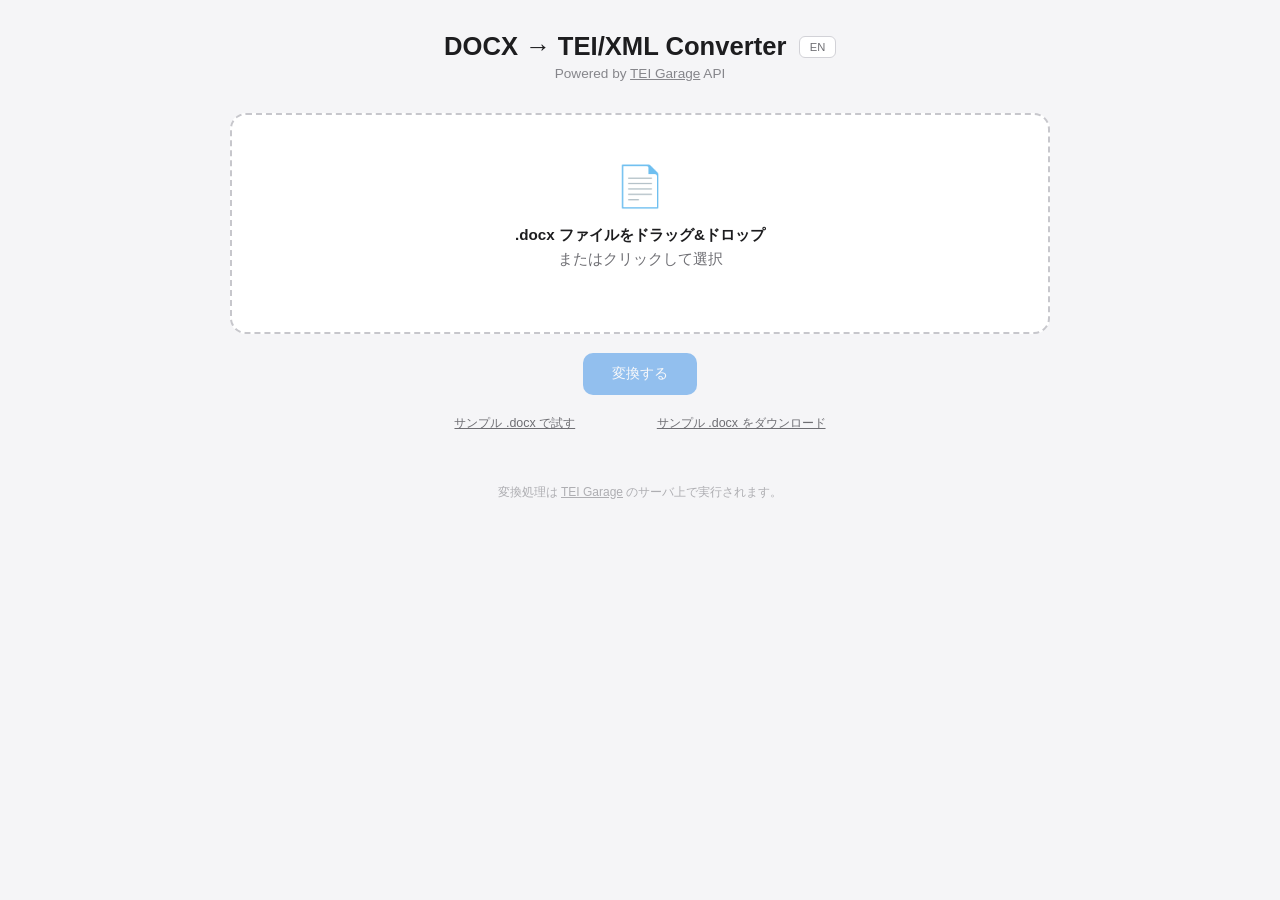
==== docs/index.html @ d40a416f "Move site files to docs/ for GitHub Pages Co-Authored-By: Claude Opus 4.6 <noreply@anthropic.com>" ====
<!DOCTYPE html>
<html lang="ja">
<head>
<meta charset="UTF-8">
<meta name="viewport" content="width=device-width, initial-scale=1.0">
<title>DOCX → TEI/XML Converter</title>
<style>
  *, *::before, *::after { box-sizing: border-box; margin: 0; padding: 0; }

  body {
    font-family: -apple-system, BlinkMacSystemFont, "Segoe UI", Roboto, "Helvetica Neue", sans-serif;
    background: #f5f5f7;
    color: #1d1d1f;
    min-height: 100vh;
    display: flex;
    flex-direction: column;
    align-items: center;
    padding: 2rem 1rem;
  }

  /* ---- header ---- */
  .header {
    display: flex;
    align-items: center;
    gap: .8rem;
    margin-bottom: .3rem;
  }

  h1 { font-size: 1.6rem; font-weight: 600; }

  .lang-btn {
    font-size: .7rem;
    font-weight: 500;
    padding: .25rem .6rem;
    border: 1px solid #d2d2d7;
    border-radius: 6px;
    background: #fff;
    color: #6e6e73;
    cursor: pointer;
    transition: background .15s;
  }
  .lang-btn:hover { background: #e8e8ed; }
  .lang-btn:active { transform: scale(.97); }

  .subtitle {
    font-size: .85rem;
    color: #86868b;
    margin-bottom: 2rem;
  }
  .subtitle a { color: #86868b; }

  .container { width: 100%; max-width: 820px; }

  /* ---- drop zone ---- */
  .dropzone {
    border: 2px dashed #c7c7cc;
    border-radius: 16px;
    background: #fff;
    padding: 3rem 2rem;
    text-align: center;
    cursor: pointer;
    transition: border-color .2s, background .2s;
  }
  .dropzone.dragover { border-color: #0071e3; background: #f0f4ff; }
  .dropzone.has-file { border-color: #34c759; background: #f0faf3; }
  .dropzone-icon { font-size: 2.5rem; margin-bottom: .8rem; }
  .dropzone-text { font-size: .95rem; color: #6e6e73; line-height: 1.6; }
  .dropzone-text strong { color: #1d1d1f; }
  .file-name {
    margin-top: .8rem;
    font-size: .9rem;
    font-weight: 500;
    color: #1d1d1f;
    word-break: break-all;
  }
  .file-input { display: none; }


  /* ---- sample button ---- */
  .sample-link {
    display: block;
    text-align: center;
    margin-top: .6rem;
    font-size: .78rem;
    color: #6e6e73;
    cursor: pointer;
    text-decoration: underline;
    background: none;
    border: none;
  }
  .sample-link:hover { color: #0071e3; }
  .sample-link:active { transform: none; }

  /* ---- buttons ---- */
  .actions {
    display: flex;
    justify-content: center;
    gap: .8rem;
    margin-top: 1.2rem;
  }
  button {
    font-size: .9rem;
    font-weight: 500;
    border: none;
    border-radius: 10px;
    padding: .7rem 1.8rem;
    cursor: pointer;
    transition: opacity .15s, transform .1s;
  }
  button:active { transform: scale(.97); }
  button:disabled { opacity: .4; cursor: not-allowed; }
  .btn-primary { background: #0071e3; color: #fff; }
  .btn-secondary { background: #e8e8ed; color: #1d1d1f; }

  /* ---- progress ---- */
  .progress { display: none; margin-top: 1.2rem; text-align: center; }
  .progress.active { display: block; }
  .spinner {
    width: 28px; height: 28px;
    border: 3px solid #e8e8ed;
    border-top-color: #0071e3;
    border-radius: 50%;
    animation: spin .7s linear infinite;
    margin: 0 auto .6rem;
  }
  @keyframes spin { to { transform: rotate(360deg); } }
  .progress-text { font-size: .85rem; color: #6e6e73; }

  /* ---- error ---- */
  .error {
    display: none;
    margin-top: 1rem;
    padding: .8rem 1rem;
    background: #fff0f0;
    border: 1px solid #ff3b30;
    border-radius: 10px;
    color: #ff3b30;
    font-size: .85rem;
  }
  .error.active { display: block; }

  /* ---- result ---- */
  .result { display: none; margin-top: 1.5rem; }
  .result.active { display: block; }
  .result-header {
    display: flex;
    justify-content: space-between;
    align-items: center;
    margin-bottom: .6rem;
  }
  .result-header h2 { font-size: 1rem; font-weight: 600; }
  .result-actions { display: flex; gap: .5rem; }
  .result-actions button { font-size: .8rem; padding: .45rem 1rem; }

  .xml-preview {
    background: #1d1d1f;
    color: #e8e8ed;
    border-radius: 12px;
    padding: 1.2rem;
    overflow: auto;
    max-height: 520px;
    font-family: "SF Mono", "Fira Code", "Cascadia Code", Menlo, Consolas, monospace;
    font-size: .8rem;
    line-height: 1.55;
    white-space: pre;
    tab-size: 2;
  }
  .xml-preview .tag { color: #ff7ab2; }
  .xml-preview .attr-name { color: #6bdfff; }
  .xml-preview .attr-val { color: #ffa14f; }
  .xml-preview .comment { color: #7f8c8d; font-style: italic; }
  .xml-preview .decl { color: #b4d273; }

  /* ---- footer ---- */
  footer { margin-top: 2.5rem; font-size: .75rem; color: #aeaeb2; text-align: center; }
  footer a { color: #aeaeb2; }
</style>
</head>
<body>

<div class="header">
  <h1>DOCX → TEI/XML Converter</h1>
  <button class="lang-btn" id="langBtn">EN</button>
</div>
<p class="subtitle">Powered by <a href="https://teigarage.tei-c.org/" target="_blank" rel="noopener">TEI Garage</a> API</p>

<div class="container">

  <div class="dropzone" id="dropzone">
    <div class="dropzone-icon">📄</div>
    <div class="dropzone-text">
      <strong data-i18n="dropMain">.docx ファイルをドラッグ&ドロップ</strong><br>
      <span data-i18n="dropSub">またはクリックして選択</span>
    </div>
    <div class="file-name" id="fileName"></div>
    <input type="file" class="file-input" id="fileInput" accept=".docx,application/vnd.openxmlformats-officedocument.wordprocessingml.document">
  </div>

  <div class="actions">
    <button class="btn-primary" id="convertBtn" disabled data-i18n="convert">変換する</button>
    <button class="btn-secondary" id="clearBtn" style="display:none" data-i18n="clear">クリア</button>
  </div>
  <div style="display:flex;justify-content:center;gap:1.5rem">
    <button class="sample-link" id="sampleBtn" data-i18n="sample">サンプル .docx で試す</button>
    <button class="sample-link" id="sampleDlBtn" data-i18n="sampleDl">サンプル .docx をダウンロード</button>
  </div>

  <div class="progress" id="progress">
    <div class="spinner"></div>
    <div class="progress-text" id="progressText" data-i18n="sending">TEI Garage に送信中…</div>
  </div>

  <div class="error" id="error"></div>

  <div class="result" id="result">
    <div class="result-header">
      <h2 data-i18n="resultTitle">変換結果 (TEI/XML)</h2>
      <div class="result-actions">
        <button class="btn-secondary" id="copyBtn" data-i18n="copy">コピー</button>
        <button class="btn-primary" id="downloadBtn" data-i18n="download">ダウンロード</button>
      </div>
    </div>
    <div class="xml-preview" id="xmlPreview"></div>
  </div>

</div>

<footer data-i18n="footer">
  変換処理は <a href="https://teigarage.tei-c.org/" target="_blank" rel="noopener">TEI Garage</a> のサーバ上で実行されます。
</footer>

<script>
/* ======== i18n ======== */
const I18N = {
  ja: {
    dropMain:    '.docx ファイルをドラッグ&ドロップ',
    dropSub:     'またはクリックして選択',
    convert:     '変換する',
    sample:      'サンプル .docx で試す',
    sampleDl:    'サンプル .docx をダウンロード',
    clear:       'クリア',
    sending:     'TEI Garage に送信中…',
    resultTitle: '変換結果 (TEI/XML)',
    copy:        'コピー',
    copied:      'コピー済み',
    download:    'ダウンロード',
    footer:      '変換処理は <a href="https://teigarage.tei-c.org/" target="_blank" rel="noopener">TEI Garage</a> のサーバ上で実行されます。',
    errDocx:     '.docx ファイルを選択してください。',
    errServer:   'サーバエラー',
    errConvert:  '変換に失敗しました。',
    errCopy:     'クリップボードへのコピーに失敗しました。',
  },
  en: {
    dropMain:    'Drag & drop a .docx file',
    dropSub:     'or click to select',
    convert:     'Convert',
    sample:      'Try with sample .docx',
    sampleDl:    'Download sample .docx',
    clear:       'Clear',
    sending:     'Sending to TEI Garage…',
    resultTitle: 'Result (TEI/XML)',
    copy:        'Copy',
    copied:      'Copied',
    download:    'Download',
    footer:      'Conversion is processed on the <a href="https://teigarage.tei-c.org/" target="_blank" rel="noopener">TEI Garage</a> server.',
    errDocx:     'Please select a .docx file.',
    errServer:   'Server error',
    errConvert:  'Conversion failed.',
    errCopy:     'Failed to copy to clipboard.',
  }
};

let lang = 'ja';

function t(key) { return I18N[lang][key] || key; }

function applyLang() {
  document.documentElement.lang = lang;
  document.getElementById('langBtn').textContent = lang === 'ja' ? 'EN' : 'JA';
  document.querySelectorAll('[data-i18n]').forEach(el => {
    const key = el.dataset.i18n;
    if (I18N[lang][key] != null) {
      if (el.querySelector('a') || I18N[lang][key].includes('<a ')) {
        el.innerHTML = I18N[lang][key];
      } else {
        el.textContent = I18N[lang][key];
      }
    }
  });
}

document.getElementById('langBtn').addEventListener('click', () => {
  lang = lang === 'ja' ? 'en' : 'ja';
  applyLang();
});

/* ======== DOM refs ======== */
const API = 'https://teigarage.tei-c.org/ege-webservice/Conversions/'
  + 'docx%3Aapplication%3Avnd.openxmlformats-officedocument.wordprocessingml.document'
  + '/TEI%3Atext%3Axml/';

const dropzone     = document.getElementById('dropzone');
const fileInput    = document.getElementById('fileInput');
const fileName     = document.getElementById('fileName');
const convertBtn   = document.getElementById('convertBtn');
const clearBtn     = document.getElementById('clearBtn');
const progress     = document.getElementById('progress');
const progressText = document.getElementById('progressText');
const errorDiv     = document.getElementById('error');
const result       = document.getElementById('result');
const xmlPreview   = document.getElementById('xmlPreview');
const copyBtn      = document.getElementById('copyBtn');
const downloadBtn  = document.getElementById('downloadBtn');
let selectedFile = null;
let resultXml = '';

const SAMPLE_B64 = 'UEsDBBQAAAAIALY6YVytUqWRlQEAAMoGAAATAAAAW0NvbnRlbnRfVHlwZXNdLnhtbLWVTU/bQBCG7/0Vli8+IHtDDxWq4nAocCyRGkSvm/U4Wdgv7UwC+ffMOolV0VCHBi6RnJn3fR7bsj2+fLYmW0NE7V1dnFejIgOnfKPdoi7uZjflRZEhSddI4x3UxQawuJx8Gc82ATDjsMM6XxKF70KgWoKVWPkAjietj1YSH8aFCFI9ygWIr6PRN6G8I3BUUurIJ+MraOXKUHb9zH93IvlDgEWe/dguJlada5sKuoE4mIlg8FVGhmC0ksRzsXbNK7NyZ1VxstvBpQ54xgtvENLkbcAud8tXM+oGsqmM9FNa3hJqheTtb2uEJrDT6AOeV/9uO6Dr21YraLxaWY5UfWnqg0gaevdDDpzrwIIpJ7MhXZQGmjK8j618hPfD9/cppY8kPvnYiF731NNNbcxVgMgPhjVVP7FSu0GPlskzOTf/cepDIn31oIRb2TlETn28RF89KIFAxHv48Q775mEF2hj4DIGu90j8vabldduComNMLJYpW/2VHaQRv5Fh+3v6C6erGUQ+wfzXp93lP8r3IqL7FE1eAFBLAwQUAAAACAC2OmFceSZLQPgAAADeAgAACwAAAF9yZWxzLy5yZWxzrZLNSgMxEIDvPkXIJadutlVEpNleROhNpD7AmMzupm5+SKbavr1RRF1YFsEe5+/jY2bWm6Mb2CumbINXYlnVgqHXwVjfKfG0u1/cCJYJvIEheFTihFlsmov1Iw5AZSb3NmZWID4r3hPFWymz7tFBrkJEXyptSA6ohKmTEfQLdChXdX0t028Gb0ZMtjWKp6255Gx3ivg/tnRIYIBA6pBwEVOZTmQxFzikDklxE/RDSefPjqqQuZwWuvq7UGhbq/Eu6INDT1NeeCT0Bs28EsQ4Z7Q8p9G440fmLSQjzVd6zmZ13oNRf3DPHuwwsZfvWrWP2H0IydFbNu9QSwMEFAAAAAgAtjphXIiGC1NpAQAA0QIAABEAAABkb2NQcm9wcy9jb3JlLnhtbJ2Sy07DMBBF93xF1E1WifMQCEVJKgHqikpIFIHYufY0NU1sy542zd/jpG1aoCt2Ht87x/NwPt03tbcDY4WShR+Hke+BZIoLWRX+22IW3PueRSo5rZWEwu/A+tPyJmc6Y8rAi1EaDAqwngNJmzFdTNaIOiPEsjU01IbOIZ24Uqah6EJTEU3ZhlZAkii6Iw0g5RQp6YGBHomTI5KzEam3ph4AnBGooQGJlsRhTM5eBNPYqwmDcuFsBHYarlpP4ujeWzEa27YN23Swuvpj8jF/fh1aDYTsR8VgUuacZSiwBjIc7Xb5BQwPATNAUZlSd7hWMuCK7XNycd/PdgNdqwy3hwwOlhmh0e2orECCoQjcW3beb8SlscfU1OLcLXMlgD90ZLgzsBP9tss4J5dhfpzdoQ7Hdz1nhwmdlPf08Wkxm5RJFKdBnARJukjSLL7Nouizf/9H/hnYHCv4N/EEGOpnDl4p03dD/vzC8htQSwMEFAAAAAgAtjphXPTb2xfrAQAAbAQAABAAAABkb2NQcm9wcy9hcHAueG1snVTLbtswELz7KwRddIppB0FRGJKC1kHRQ90asJKct9TKIkqRBLkx4n59+YgVOYYv9Yk7szv7tMr710FmB7ROaFUVy/miyFBx3Qq1r4rH5tvN5yJzBKoFqRVWxRFdcV/Pyq3VBi0JdJlXUK7KeyKzYszxHgdwc08rz3TaDkDetHumu05wfND8ZUBF7Hax+MTwlVC12N6YUTBPiqsD/a9oq3mozz01R+P16lmWlQ0ORgJh/TMEy3mraSjZiEYXTSAbMWC98MxoBGoLe3T1smTpEaBnbVsXPNMjQOseLHDy0wz4xArkF2Ok4EB+0PVGcKud7ijbABeKtOuzIFOyqVeI8o3tkL9YQcegOTUD/UMojMnSI5VqYW/B9BGfWIHccZC49rOpO5AOS/YOBPo7Qtj8FkQq2kMHWh2Qk7aZE3+xym/z7Dc4DJOt8gNYAYry5PvmnbATlEBpHNm6ESR9ztE+RbHLsKtK4i6sIT2uxicklh37Yh8bK2Mp7lfn50PXWl1OW40VnzUaEXYl4YV+uQHlbycFlGs9GFBHdlriH/doGv0QLvFtMefg+XU9C+p3Bjh+uLMJHpftCWz9yYzLHoG4bN+XlT7NV98kO4ecF1V7bE+Rl8TbST+lT0e9vJsv/C8e8Amb+fMb/9X17B9QSwMEFAAAAAgAtjphXJczXqcdCwAA8iYAABEAAAB3b3JkL2RvY3VtZW50LnhtbN1a3XMTRxJ/v79iSg+BVIElG8fHObFTgUDiOkhRgbvkHle7I2nDft3sSMb3ZGkh2NiJEyAOibmzIQ4WENvhIBdwDP5fbryS/MS/cN0zu/owlm1hw1WlCrRfM909Pd2/6Q+/8+4F2yIFynzTdQYOdHelDhDq6K5hOtmBA385d/Lw0QPE55pjaJbr0IEDI9Q/8O7gH94Z7jdcPW9ThxOg4Pj9w54+kMhx7vUnk76eo7bmd9mmzlzfzfAu3bWTbiZj6jQ57DIj2ZPqTsk7j7k69X1gd1xzCpqfiMjZ7u6o2Zoe3/akUkfh2XTqNF6UyPWoAx8zLrM1Do8sCzPY+bx3GGh6GjfTpmXyEaTVVydTGEjkmdMf0ThclwPn9IMA/QXbige7241VgkaXeAbbjZBqyvuRyqV4SUYtENh1/JzpNfT2stTgYy4msu2CmxY77HX37m3T32faMFwaBHcjvqEm2ZaSfHuK3ald7AiSqM/YjQitPGNJmo1v+OVU06zc7N50+wFz816Dmrk3akPO+TotAIJOaEV71Lw0f2/CnM1pHjiQrfcPZR2XaWkLJAKNE7TIxCCgU9o1RvDqyZ8zTF7O8hGLkuH+gmYNJM6Z3KKJ5OA7yfoA+cMHz50YSn56+hQ5EQEh+SBvGpQkSfRBlMoieChKD0WwKoLLovSDfPw5vPTjxvQo0uOSKlO0txfjQ6ohj+4tJenuIp/kNE5MH3m/[base64]/uZSvm7yso0jMGvo6Vw5mFl5vHGfBkoh198Xx2/G91fXqmOj1Xnn+H94p3arWvVuevVu/+BieFKIIpT4djd6nUwom9EaVIU74jiRVF8pmjup/X2dJFjmg8qj08acpazvM7zDJ0pnF2p3PypsjCxMTq3kyUPvoeGT+ohhw6nnumDfbgZwnOMUoLQSzyNcb9/[base64]/V43hiUF9npqfeIhYyWjAx4Cc52BSXjcSwusOx8KLsjP49bzJqdHQMOIRCwjHS4tG7BOPOdAegex9cHBy9dm+yElwK5x4gBrc5vQEFavd+qtz4EsZUrj+plUvhgx8ri49EcTL86j5CQBMQ4G/xicTOpSY4WehYg+HapY25sXbiLwEoVR/N1RF/fx2gh/yZjpATFsUd8MH8FQoqnluy4mkrukTyp63WmAojsQ+YaSSS0edP4BMf8cAEtDx3E/AE8XVKff5Mj+fpFKOC+qRTrnsePmVM5vPjrpW3nYFEdyJ+87E7HD1aWuN7Kn4hP8snx/3wGJh7/emv6klOlWxTve+lIt00LwkXgLdZuAJ5JXPP0aOR2J28TrYQ5IqDrn4jfnpDRcYFLfHi/GjgjpFJtJGwj213MNng/mpkeL8BNSiH9Kf/hxwfR8CEccaLHtYiRLK+L/uzO3zwDYu/XUemN7L87VeqAVB6HBY1RQ0RIu0YO+ynHH+jCCIY6RYvvm59Z0yLovG9BnUfazlyjRaLV2dNrXyjtvbz71jbmJy9Bk1jJIWsiMl9amVkMNxIoCAmXH967XesZYyGX4OWTzeH2hqjWj3e3pi7Ec5uVWb4vWgY0hrftAE6XgdKR3UM04akCkLwDGUQocvFV6//FgZT4VSpemnhFUvxkSuVfVH+2/lUVPFLnUjnNYAjXUTWSk7KvERWdlq9GIJcAM1wdWqHDECly37e81xI8klBY6ab94kFuYSl6gDIJlNns6sygLS6b2RUPy1/74ngJxF8JwII+JdawEbKCAlFuPwsXLspit/urXCC6fBHeTutot4X1BYXSsBeDFMla2goqlpS/f5iOLkSjn3+fHWsen8OMvLq8ujmytOeRTijMU0ecr7MGS3ToSQN6HBeCrL0S+2rp6JYxkzp1uT+cj5heznNNxXfnJnNWfA/Mp1w9dfavTUsgQZTojQvgrvydytL3oMEH7mcKvaa47hctVlw2Q/LG5fHkHvptgi+RAPBwOpXESxAErmTxW2dEINnEHpBsz2LHuqkMJt2LUMa/VZztqnByrIARMaaTxACcyZgEaZFSC+BOKhqBNtIsjmHRViDSKhTWTYLoMhIEXYqB/DB9WcTgF+i+DNk6x0oLZy/Fy5+u6WUWKJtoxGCCfi2fDarpDJ9c3Ns0p5P08Ilp5YCxfjeSpDbgnNvF3nPKGgOhxNJYihCbNRjWMIicenJS/jVNlW+IUzzXY8yTfVZValRVvp1zSFpSvychmmbhs0gn3jM/YzqsjZRnXm8vnJ1ozhRvV6ujC7ImSL4VgSLsoQOWlsGGNiYvoYabC2zh5ceVG6Oh1PLteDp/q7nlOtkaSFeyKenTx1Oa9iTUMcQuJqfB3snFgw7DCu3SWT+WpQubHzza+Xm7PraP8PFG/GigErcC7gvSiD/FTUKUB/OJzUWFgU3tfI2FcqXWc6JCyifbxaoAxcpDTP1HFEtctgij8v1+PUyPiKFT20wIVPHXVLNi/DKjJysjis8JS5OhV+DSV+FzGhj8t+quVF7cCVcnpRn7r8kjC5LVA1gV/d3Wcdd28478S5ZGoP4q7UNpddHQHCCjjcrgh9FMCEN6Qc5LZxfqN2ZqpRvgcCqG4Mb8sLY/XTPt7rIcdfRrbyvrEViABw9xfZMtgNcdG7Afw5JlUEJhL7cbe2/xZ02GUnVq8eQHOCUXB522eQm9bvIsRHMFwqUyUO5A/g9HTd5yScuMD3YZbj6hY6aiHHBGFuDIH/UkT1U7+pRpqBEuR5KbrIIYQBYGpZrHCJqAlYs1YkXc1HKwDWj3xL0253PIxVMrq+sQNoULt6Rlecrovg1NvGaunytyNS2EL2+MhEuza4/voLRcWvT77VqO6oila7GnW+If+fHK1MzcXvymmxGL2xubYLU0vXDyWmITivzN6uPbiv8BZSDN824hwC9NCtbnrDEL3Z/0KG4aH+wcAo7BpL31lOfZkfaWjtbrxgDPxXn9W9p11iTAB/C2JT4MmZrNCWlC1EbIkXOFMB7eea5PnoMOu81eYwvy2rcbbnVUleYcDRiSNmXXRKlX3AAHm/3672FbdTiwyF5hoEmmG8aHw8kUqmTx/v+dORkIn51huHLVF+q78jx+OVZmCTfHunt6+6TfzXhZc/+Q6WR3T09vbJsnoP7t472RkVuL3taQz7c9eB9rxrCMDyHx6Mp+Zh2OXftxmeLZpq+5mRVdCDxxx75mHFB443HbJ7Lx4id7kJuNxxvE46Rr0HlWFJH2pCVnDG5DlIe6Ys3X2lD3qo/A0k2/lpt8H9QSwMEFAAAAAgAtjphXG6AGxIyAQAAywQAABwAAAB3b3JkL19yZWxzL2RvY3VtZW50LnhtbC5yZWxzrZRBT4MwGIbv/grChZMUpm6LGeyiJrsqRq+lfIVG2pL2Q+XfW91kLEPigeP3Nn2fJ23TzfZT1t47GCu0SoI4jAIPFNOFUGUSPGcPl+vAs0hVQWutIAk6sME2vdg8Qk3R7bGVaKznSpRN/AqxuSXEsgoktaFuQLkVro2k6EZTkoayN1oCWUTRkphhh5+edHq7IvHNrrjyvaxr4D/dmnPB4E6zVoLCEQSx2NVgXSM1JWDi7+fQ9fhkHH/9B14KZrTVHEOm5YH8TVyNEl8EVvecA8Mz+GBpyuNm1mMARHe/Q5dDMqWwnFPhA/KnM4tBOCWymlOEa4UZzWs4avTRlMR6Tgl0ewcCP+M+jKcc4jkdWGtRy1dH6z3C8JgSgSAnbRZz2qhW5mDcSzja9NGvBDn5g9IvUEsDBBQAAAAIALY6YVwH1K+Zcy8AABJVBQAPAAAAd29yZC9zdHlsZXMueG1s7V1dk+JGsn2/v6KjX/zkbZCEAMfObgCSdhxhe72ese8zTTPT7NDQF2iP7V9/JSFAH1VSVVZKqpKyO8KeFlAp5Vedk1Rl/f2ff7xs735fH46b/e7dN8O/Db65W+9W+6fN7vO7b379GHw7+ebueFrunpbb/W797ps/18dv/vmP//n71++Opz+36+Nd+Pnd8buX1bv759Pp9buHh+Pqef2yPP5t/7rehS9+2h9elqfwz8Pnh5fl4cvb67er/cvr8rR53Gw3pz8frMHAvU+GOYiMsv/0abNae/vV28t6d4o//3BYb8MR97vj8+b1eBntq8hoX/eHp9fDfrU+HsNnftmex3tZbnbXYYZOYaCXzeqwP+4/nf4WPkxyR/FQ4ceHg/hfL9v7u5fVd99/3u0Py8ft+t19OND9P0LNPe1X3vrT8m17OkZ/Hn4+JH8mf8X/C/a70/Hu63fL42qz+RhKDQd42YRjvZ/tjpv78JX18niaHTfL9It+ci16/Tl6I/OTq+MpdXm+edrcP0RCj3+FL/6+3L67t6zLlcUxf2273H2+XFvvvv31Q/pmUpcew3Hf3S8P336YRR98SJ7tIf/Er/m/YsGvy9UmlrP8dFqHfhGaJRp0uwm98N4au5c/fnmLVLt8O+0TIa+JkPSwDwWlh+4SOs+Hsw+Hr64//bBffVk/fTiFL7y7j2WFF3/9/ufDZn8I/fTd/XSaXPywftm83zw9rXfv7oeXN+6eN0/r/31e7349rp9u1/8TxL6WjLjav+1O59uPb+L45P+xWr9Gnhu+ultGNvkp+sA2evcxJSf++NvmdjfnCzmp8cX/u4gcJvZiSXleL6MYvxtWCpriCLKY40oNYasP4agPMVIfwlUfYqw+xER9iCl8iNN+dXa+9MftacUnCl5U+YmC01R+ouAjlZ8ouETlJwoeUPmJgsErP1Gwb+UnCuYs/cRqGf9d+MxI2Ac+bk7bdWUCGiqmuiTt3/28PCw/H5avz3fR3FqQUjLCh7fHk9itDtVu9cPpsN99rhRjWWpi/JfX5+Vxc6wWpKj6jxHwufvXYfNUKWrEmWf4g/+8Xa7Wz/vt0/pw93H9x0n28z/t7z6cUUa1XdXU8MPm8/Pp7sNznDQrhbkcpVeN/8PmeKoenPMoVYML2dDl+CV/8B/XT5u3l4tqBNCIayuKsKpFOEARkQFEHmGkMr7A/bvA8SMbi9z/WGV8gfufqIxvV48vnWm8kLeKhddYOnYX++3+8OltK5wextIRfBUh9gjSQXwdXyhJjKUjOJM+72arVcjcRPxUIY9KSFFIqBJSlDOrhCzlFCshSy3XSgiSTrq/rH/fHC/4Vsq8xxTWrLwxm6MBUWzxn7f9qRqYWoos/vvdab07ru/[base64]/kBf1l/Wh/Wu5XASgpFgZcnlJCouLZ4vt9/uRNb2G1zHERY1OZxu9nHy2z+LIw9LluW/O/F3fv1dbldbsV7QfzD18x2oWjYePNb+MbTn6/heK/p1T5P5+XmyaLh+I3fP1239UQfjm7iLtlAlVyO7zWRGv/7cAxDLXnPYBAs3KkdJPcSD1lxE1ex0WOuDwWxz+fLsajHZaj3f+9Yd7Td7L5crp9HWjwvk4/dtHZ5xzTZLZC1KONxfHc4mQfnNyf7vU7Lx2Py/8v7ojQT3mP45+v++O7ecSdJ7ki95xDho+tbprY7SJR0Ga+wjyx2r2QXmXP9g7uLjKPsVaiG5Sq5vdXb8bR/iZ0jb/WU0vImOL90d1Nozg7JtoXrSrJ40wLHKlUW4alf1puC/f7E8KZP58sy3nQeibxJyptSSsub4PySqjcFKUPW701JCh4ys9N5O0CVS+3Wf5xEElckptTZxDPw1cm+rNevP4XyHy5//BCa/viQ9ZPH9af9IdSAM4m94+o28dv2b6fIXX74fXsVlHaYis3Ay/+WbAaOXuRuBs588rYZOLp82wz8eP7v4vxEqwgDXu7SdkfBNHbN+KMxPgz9PQaGt8sRBI5m6URrqc3Fk8uV1ObiSfLkh/JQKfUki+tJFqYnWQKexMha9TlXsje6yrmGRjiXE0yGc4/nXHlXchmu5CK4ks11JRvTlWxDXcnqhispOonDdRIH00kcASe5ES1tfcbW1Wc25/+24UEjrgeNMD1o1A0PcvTxoIyXWI4dnL9BEMBD4wDBb1yu37iYfuN2w29G+vhNSa5p3ovGXC8aY3rRuBte5BrhRc4g+s170SnUxc2HPm6iLkRzDBeacF1ogulCk2640FgfF1LgXAMG5xog+NKU60tTTF+adsOXJvr4EmI6wnK0TEmV85UMsyaad0FO9yCO+wzF3Id/36eoY07JPccddUq/S7qL31JVw6128NPjNimmP26/30X+/TWpd5/v9OmP5f3ljYv1dvvj8vzu/Sv/rdv1p9P51eFgwnj9cX867V/4n48L9PwBHrI383B9CL6+d28vj+tD8kUg96u7uHFGUd3nhhqKmpZNlj/tL12LGDd0eancPaVylwbfoF2r9/knfn/5ogDja7T4q4jyaYGvLH2qGbpU6iUNbJUa2EIysNU1AzdWLZc0p11qThvJnHbvzAmF2OcVOXl7nK9iYOt4pDJgPRwA5p7X+dMhgwvit0aNmpPlRX9FOPjuPElF37LGaj8rTUSVl/[base64]/7EPP909/xi2M888bvXBublz1qGmXvQyHsrxyNht6E6+8JDC0MgvX1CM78wRcpaiG9lXtFTriKQRq5uI6tdsjVa9UYz1B+ZI0bFNfkXGyqrHO+k/2CUv0huUM/BJBTd5QXGp2e6rqxWasRyhfVVZj4F/nutsMMWTUHIbINYfsc5doE8tH+HWHCh9BVhB/CmXOnID5UsVb0tOmfV7Z8LzcfY6OlrpP1tbjTqPRMxZza9I2vcZnty03mA5KIUMjz17MJPGzVyeR+p59OJg09PDzt+12zfb7u+S1ZtVwpYLhP76/vjXHBevSAycMzi82Hg1sVVjNqIITFYkqmg4OtirsulXxU/[base64]/dcXXC1E/j7fD5kyq44Ly7UpCRK8ADWsBXgl3z7pC3n/iV1FqfTcflaLuad9qU53swDsfx5JX2vlqVfoR+ZosHqksRi2pjdOJAku+kxjEP+zloqhud3sypvZUvS1lAr7SjFBUZg9iXleX9TwO0noehxucSeRk11Lq+ZXb4/m/jWwulLTiqNSKIyQrjrpgxfq3Zknazi21nYtkO7cLtmt6k52kJcellhwjWXLccUvib3STNOOk1IwTJDNOumDGdjabSdpzWmrPKZI9p12wp4YbvtgEaZGcUZ+36uXseihJYiwsGjHtp7pz8FbWEdxxc3WMLAyFR+CQsQdkCNkDclu2dz7lPm+T5LJchDHYlQWgpGllQR/r2kU0/2DXF5QfTWoNPYNEQsMoaSPKLjdkz4bFKDukxZVVH+y69hQ4qHsK2Bt7rQmjPju147668T7H81/[base64]/vC0Ppy/i447Y1SgzUEKbd62mSZ9M0CfFcW57E9fOm6APrzZhZZYv1f7+G+wjz8U1G9ym5JiIMUnAyWnjDCWoqROQYKGk1uJn3HC6XBZ0yX49eblYmb76sN1nHR0xkzll/3X+XL39GHz11U/w2t8xu8Ih+e/AyPCJxxnrfgWV3zju8SgJgbGzVQ/H64f+rQ5HE+hce+Zrngh3dleWgC/ZJWGkhs7u8AqubKq1RPSU8Bus63NPXIp/yoql8tz13/LXX/I6OPhoqWHtCE5Zt0uyards2ocrOFd3VfYQNRDkIZ6DNP+8Lf14bxyscL8TGPh6zW07/N1wl1t18tDHt6Ef37abGOiF/1erR7EF7OzZHTtXHu5HiAkbrVYPe/3h796rx4oNPt2lpRzSiHa5VA19oEnmmM1QI8xM9GawNdmkNQtUgYkxKbd3C7gDWizu4AsQm1kWUJuxkATz/YC389Bk/yc2WfshqogRfTG2gLHQG/snXCao7epY7u2w/uuqEPoTeBLMUgCrxyW0JuOc7yAN6DN8QKyCL2RZQm9GQNO/CCEJ7fZMQ1Oslf7it5QFaSI3lg79Rnojb1hX3P0Nnanlr1gJyC7S+htOp/[base64]/AGtDleQBahN7IsoTdjwEng+Y6X31CZnzP7jN5QFSSN3jgHP0b64B7/KALTKk+4xu+rozuqktrZr28zkNIGP9RgpHHglyMpQfyT1/TjcvXl82H/FmZKBi3JpEvhxJWzaXqrvGwKNwNUPe3fHm+u7lKYQ8K8x+CMZgwtXEkKL5LNmrYZCMJW9EyJz1lUbphCmFa174HeTVNAPk+tWLqIbXNWzbYS6DO6pYAXCnhCuTSH6OFS9aJdsh2S7VRQL6/XTBr1whvNMFHvYj5wXaevqFeyX4TezWZAXk8tbLqIenNWzbZg6DPqpYAXCnhCvTSH6OFS9aJesh2S7VRQL69HTxr1whv0EOpV7bOhd5MekNdT658uot6cVbOtK/qMeinghQKeUC/[base64]/HTZPHLQbvwQFuZcVzgRyqUGJyJi5nn+oo/6GOioBcTlAeQj2u9MxGuS42mw+Rip9d/+y/O/+8H4WmicaZR1ijNlxs0y/6CfXotefozcyP7k6nlKX55unTaJIRRRrZkQPdQ5pXhvPtrtSNUOrjIwC6rvXlyBgMUZtXBZIU7W5/+5PPBqFnCrHpZ6SbdtMor66GES/13HTnXDT15rpcE4eYQJ109bPLPKzbvoZaq2uot9q9Bb1fqtUvKN+a5BRQUU84XElY5T6w1IJw+To5hbzdAlvtVpGna03qaRHzYYpHLLzg67FMSruUfA1GQzUUlsr20kUYTzbC3z/OnL2aID0VU3LfeQbrVI9jX2uvtIf+ZwmPldHEZDXfj5dBIS3n6ciYMHm1H5WYFRQEVB4XMkopXb5VPQwObq5RUBdwlut6lFnJ3IqAtLZCxQO2flB1yIaFQEp+JoMBjphRCvbSRRk/[base64]/JSLPg07YISLaTtJ1EQcYLvIk/uY6cPUc7fVXTIiD5RqtUT2Ofq68ISD6nic/VUQTkndWcLgLCz2qmImBxCzid1Vg9KqwnoOi4spv26WxpKnoYHN38noCahLdiE7Qaj+2lIqBqT0AN44HCgYqAGt5/[base64]/bR5e/nwvHwK77B4NPD55bvkdYVzgS97r6n8dyv5DqLfvLWzR4OfU8A8ANfWpWWASu3SUiCVd2khsPWDkmKo4idX4UjznUTpFwMF8U9e9Y/L1ZfPh/1bCKPu610oQfHYaDzyihvJdTC+GsQ/OXx1vi9ZINVM0a+hRXjk3vq6t3LtDbEMBh2qqgoiHMCLQfTLDOD0tWYoeUNJq4lnFqaEdXgynJQkyxOqycllkQKxFESWMp7PBgvuYZVYEwdECmTqgMgBTB4QMSC2Ii+I+EpX+ApFZjuRWRcEyB0LnD0wus/MhRzdAEcnBtP42e+6cRjNTrzXksUUD17nsRj48evEYgrZcBGM52NOo10LbQqBSAGddAaQAzn6DCAGdoS7tCBiMV1hMRSZ7URmfYXMzLmG2RMv+8xiyNENcHRiMfoemNxQAtPsyF4tWUzx5Fgei4GfH0ssppAN5/ZiMeF0CrTRphCIFMgUApEDmEIgYkAsRl4QsZiusBiKzHYisy4QkDuYKXtkV59ZDDm6AY5OLEbfEx+bYjF6nTmoJYspHn3HYzHwA/[base64]/EMj7xTeNMhh6vxDhrUS1xTuKc3QYZxDn1070y56z+YlO9XTlxTuKcxDm7lpIkJmsDW0YT58QyPnFO40yGHq/EOWtRLXFO4pzdBhnEOfXTvTLnrGwub6k3lyfOSZyTOGfXUpLEZG1gg2/inFjGJ85pnMnQ45U4Zy2qJc5JnLPbIIM4p366V+aclUcBWOpHARDnJM5JnLNrKUlisjawHTtxTizjE+c0zmTo8UqcsxbVEuckztltkEGcUz/dK3POyoMbLPWDG4hzEuckztm1lCSzicm85vnEObGMT5zTOJOhxytxzlpUS5yTOGe3QQZxTv10r8w5K4/ZsNSP2SDOSZyTOGfXUpIM7TDvqAPinGjGJ85pnMmw45U4Zy2qJc5JnLPbIIM4p366l+ecP2yO/Ga10YsKDWpHzZBLlkPlOpAnDpVuQZ52Jc2YKc+jKh4KdghWtaY6yGIT4x+C/e50jPzuuNpsPkbP/+7+Zfnf/eH9LIzCSOI6hEiz42aZftFPrkWvP0dvZH5ydTylLs83TxtlNFuTfYE5Pc32qtHjMHCmY491HxZOctctasw5kK33Okc7bW4xiH5zMPR8h+lrtZ0118aNAjFHVaP8M/ZQ75JPIAQXhOQ67SYPlWq1CwvuymEJiBgORIQs3G0o0mbs9BmOGKh3NEji2V7g+8yqpm6gBPVW1WAJt5dyFpbAGykTLMGFJblmjJlYtOAhXjkswRLDYYmQhbsNS9qMnT7DEgP1jgZL/CCc7dmbSrNX24clqLeqBku47TazsATea5NgCS4syfXrysSiDQ/xymEJlhgOS4Qs3G1Y0mbs9BmWGKh3PFji+r43Ys71tm6wBPNW1WAJtyNbFpbA27ERLMGFJbmWLplYdOAhXjkswRLDYYmQhbsNS9qMnT7DEgP1jvclTuBN/Pzy5ss96gVLUG9VDZZwm/ZkYQm8Yw/BEuS1Jdld/5lYHMFDvHJYgiWGwxIhC3cblrQZO32GJQbqHQ+WWP4syC7NuN2jZrAE81bVYAm3r0MWlsCbOhAswYUluY2hmVh04SFeOSzBEsNhiZCFuw1L2oydPsMSA/WOBksCz3e8/OaWyz3qBUtQbxUGS8qXusJXuLqNopAWppM+QJ/KjXzp/fL67g3M7cGnndFV6Oz410VXVhKtx78Wx+w1JTgl3WfBclBMb3yLpTTuwwYNUtHOsZoe/Wvq7WxVj7+zNYdkOVP1ngbQimqvZXrqqLsb3r6q7X34ktWErqkn1e1JhRthO/[base64]/e11VEMBHr63VvRIJoma37joVOdNE0y7ommaUTTBGxnquYbp2nSU1VHXd5wmtZ+H0/NaVr9CiKaBqJp5b1ULfVeqkTTOkDTBJohAhb8t9RhEbbTo9e9Zg2iabLmNx461bo3TS7uiaZpRNMEbGeq5pvfmyY7VXXU5U2naa33NdadptWuIKJpIJpW3lvaUu8tTTStAzRNoDms/NzXVsdZEOjpd+9tg2iarPmNh0510jTJuCeaphFNE7CdqZpvnKZJT1UddXnDaVr7fd41p2n1K4homjBN+9dh88Tt8Bi9qNDYcdwMKzOJ4ziD6JdN3C4Xz24/D8DlPmkZoC+qpKVAqsDSQnI5rF4xv9UrxlC2J5tnVfr+CpPLx/NTg47KERgKzoqGmN5iztlCGEBQ2MMmg+hX0MPGLR68g3ijQChQ1fT5DAnUmz4TNigE/Hg+Gyy4LSSx0AFECgQfQOQAEAJEDAgjwAVJogR5QT3BCWqtJzuMFGAeQ1iB6WWz8TzwxL2sTbSAeqtqeIHbfTSLF+DdRwkvFHuZBeP5mLNJ3mKGPahjGkAKqNsnQA6kmR5ADAgvwAVJ4gV5QT3BC2o90DqMF2AeQ3iBszdoNp65wl7WJl5AvVU1vMBtg5fFC/A2eIQXCmE/txeLCWe3ps0MewhegEiB4AWIHABegIgB4QW4IEm8IC+oL3hBqRlPh/ECzGMIL7C/7fI8b7YQ9rI28QLqrarhBW4/pixegPdjIrxQbMIXTGZzDk1wmGEPavUHkAJqUwuQA+kCCRADwgtwQZJ4QV5QT/CCWleIDuMFmMcQXmB62TyYDzmrJVle1iZeQL1VNbzAbQySxQvwxiCEF4pfQ04WA89hh/2IGfag9QsAKaD1CwA5kPULADGw9QtgQbLrF6QF9QUvKG1P7jBegHkM4QX2ooCRN/LZ33qxvKzV9QuYt6qGF7g71LN4Ab5DnfBCcb/bdD4Yc8LeZYY9aFcdQApoRzhADmTDJUAMCC/ABUniBXlBPcELavvkOowXYB5DeIHtZfPFbMaehFle1iZeQL1VGF4oX+cIX944aQYeUAObOgFNxUNB0EvlkBCoUjkoAJdUjgkCIYKjSiKOaufrA7xofNulUgqAzRi+G/0KPuNwKj21VWAgvCcWREwWRmbqcYOdVmyo3qvHeCOwgPFV4/cXa+SukF0KKT3+EU3ptrSZOrMhO6PeUmTi1oJMgKOCHaNufbffcAdI54S2u1vq292J33WA3znBZDjn7rMFMjyBQUHteaqHhfTjqR4V1oBHdFzZjjtV4/aE67Wwdb4NtucFVsBekEd8j/ge8T1tjEB8D8Uu3twfcVYU6cb42m+roc75VFEKeFywg9SvddOZX8UXeuqNS4j5dYD5LQajgcOJUAvK/AQGBTVSqR4W0jelelRYmxTRcWW7olSN2xPm10ITlBaYXzDxPd8TfkpifgaAW2J+XTQCMT8cu1je3JuLp/UWmV/7DZLUmZ8qSgGPCy8N1K5105lfeQsqS70FFTG/DjC/6Xw+H3H2sttQ5icwKKjFRfWwkI4W1aPCGliIjivbr6Jq3L4wv+bbWbXB/EYh92NXOFlPSczPBHBLzK+DRiDmh2KXqIeAxy51MdN6i8yv/VZ36sxPFaWAx4UvAq5d66Yzv/JmgpZ6M0Fifh1gfpOB66R2m2Yi1IEyP4FBIcxPYFgA8xMYFcT8hMeVZH6V4/aE+bXQmLAN5mf5QcCucLKekpifAeCWmF8XjUDMD4f5jbzAZwN7Zlpvkfm137RUnfmpohTwuGAHqV/rpjO/8rawlnpbWGJ+HWB+zny2WLjsCB1BmZ/AoKB9ftXDQvb5VY8K2+cnOq7sPr+qcfvC/JpvMdvOPj83mAo/JTE/A8AtMb8uGoGYH4pdvJnvB7Z4Wm9zn1/r7acR9vkpohTwuPB9frVr3XTmV97g21Jv8E3MrwPMLxhPXYcToS6U+QkMCmo4Xj0spL949aiwduKi48p2D68atyfMr4Vm4W185+cHDqcEznpKYn4GgFtifl00AjE/HLt4/tRjl7qYab1F5tf+QQLqzE8VpYDHhTtI7Vo3lfmV7++Db+ubNkP0jKJNWeMm7p2zLog6iQ0Mok9iQ0MolNjIsAQlM7ZskhIZuyd0qoXDETY5MLQph0ei1lIkICaGvOUYEvM81IgoEwwscvA7HQHonFpP11d1I5ruyPWraxGt+n5tLlriR6ph1RDzRs5/+vpAVX0E13o6FlkQTV1VTeku6DJ94lF1Iq2OtCHPap3Bo4ytFSxC9HBgRU/otB5b/bQeKvFRgqASX8dLfK2ciaML0jc/6KnIhzCl506eyMYAlfn09X5TprzeOD8V+kwt9KHnQH29gEp9qMamYp+p04+qG2l2mhn5VutsvnvlPlQfVyv4lR/SZqsf0kYFP0oRVPDreMGvlaPQdMH75gc9FfwQJvXcgUPZGKCCn77eb8qU1xvnp4KfqQU/9ByorxdQwQ/V2FTwM3X6Ue7ApNchluRbrbP57hX8UH1creBXsXdX/WxOKvhRiqCCX9cLfm2cgKkL3jc/6KnghzCp586Zy8YAFfz09X5TprzeOD8V/Ewt+KHnQH29gAp+qMamgp+p049y3Vivs4vJt1pn890r+KH6uFrBr/xIZlv9SGYq+FGKoIJfxwt+rRx8rAveNz/oqeCH0qUjc7xoNgao4Kev95sy5fXG+angZ2rBDz0H6usFVPBDNTYV/EydflTdSLMj68m3Wmfz3Sv4ofq4WsFvJFbwu5yMTgU/KvhpmCKo4Md4vevn3euC980Peir4YbQxy54qnY0BKvjp6/2mTHm9cX4q+Jla8EPPgfp6ARX8UI1NBT9Tpx/lHn4jb+Sz68Ys7kAFvw76VtcLfqg+rlbwc8UKfi4V/Kjgp2+KoIIf4/UGC36B5zucbzBYx51TwU+voKeCH8KkHoynrsPmPy4V/[base64]/QHijelzF6AcVxlKsDx4pHVBTgOPq6a4Hif4LjwCXYExwmOdxGOu5blWDYnAAiOt3CegmO7tiNuEILjxtujP3C8KWX2Ao7jKlMBjhcPlCzAcfBhkgTH+wTHhc+XIThOcLyLcNzx3aHFbrJvs3I6wfGaDTJ2p5YtcowLwfGu2KM/cLwpZfYCjuMqUwGOF497KsBx8FFPBMf7BMeFu78THCc43kU4bgf2cMT+xtNh5XSC4zUbZBQ40/FM3CAEx423R3/geFPK7AUcx1WmAhwvHsZQgOPggxgIjvcJjgv3ZiU4TnC8i3DcGowm7pgTAATHW1g7Ppw407m4QQiOG2+P/sDxppTZCziOq0wFOF5slVyA4+A2yQTH+wTHhTunERwnON5FOD4dO+MBLwAIjjcPx33bXQzYNS+mQQiOG2+P/sDxppTZCziOq0wZOB7H76e3eOAwARTQ+OX1u8sboFj8gkxawOI5QJKkrDQiaQmFK3V/z+2VTJ4qtVmyLL3zBq1QVTlqBQ9aMtWDxyxthorS+JvTDFVp7IeCX3SSq/lu9MukCOlr58atw6lp9E0lZtvtPp710bNdWP16IQSO2W5euWgCYITKhw810DttOpXWNeuEh2bUWx/gUp8MLhczem25MR7AuIxzG0y3bQv1J2koDSJ54hWb+EdwGnSB5z+UECiJlcfRr+CNAupKu3WEK7jOLQjghSR9rUGSAuHidrTMEy/1xpbEwExgYLmOlJlBFTiYwLAAFiYwKvEwnXmYF1gBe38rMTFiYh1lYtbCWYzZnTqIi6lysZxyc1PC5XK9bKwBAxMf08kaaIxsPlksfJF7bZ+TzcbzwPOFb5VYmTwrKzY25bEyeH9TYmUmsDKBQSGsTBaFoo1KrExjVhZMfM/ndcEtZnZiZcTKOsDKxmNrYbHXwDD7JxIrk0ivOeXmAutyuV5W1oCBiZXpZA00VuaP5pM5e6Mha0Jsk5V5wWw8Yy/[base64]/lBwK5NZZc8dI7ByDJ6YjDdYTDOwp67vK7pOJCqvwwmp9zclHC5XC+DacDAxGB0sgYag1ksFgOPfb4Za0Jsk8HMg/nQYxND1q3S90ryrKzYGZrHyuANoomVIbOyXNe3zATkQllZrrNzZtARK/[base64]/3q9AFNjTf9rnXiKT2+yWoFvU19e2azpxPmlt7FomasnLuhDOIp7Dq/3o0icuYqvzrWNSEkLIjMIopANAYdqj9n2ywG0a9gprLxD7aRWcAU/ojeqF12o1BMUN3AOH2WI7x7MYGEfoCE5jvSEkwgmEAwgWCCtEU92ws4HQF0Awre3B8FQ/FbrRMqlHTVTEMFeEtNggq9gAottEkkqEBQgaACQQX5A16DECywv5Jg5ao2oUJgeXNvLn6rdUKFklZvaagA7/NGUKEfUKH53l19gwphxPgTiX2ftUOF3A1loEJhazJBBYIKukAF1/e9kXCuahMq+LNg6LEZGPNW64QKJT2V0lAB3lCJoEI/oELzTXL6BhXG/[base64]/D5okPEeJXocjAJmRQ1pSmvu4pD3lR3YQkKnuHQICkbHITX5EY/wjeNWATutwULxcoej5x/Q05hB81p07eoyaQaS4/8dTem0KfR0Vr/DAZRL+C/gfopYAGBhBvFAoFqjdDRu9S3wxJ2ICwQZ3YQG27UHvoYD5ZLHx2k5rO4oP6n1kjhGC7o2Aq4phdwAgNPCwaSpiN5yEZF/bCNnEC6q0qIoWSvZBppADfC0lIgZBCnUhBbbdQe0jBH80n87HwfXcCKdT/zBohhaljuzYbFjG3rhqNFBp4WLxjo4PZeMZeYM3ywjaRAuqtKiKFkq2QaaQA3wpJSIGQQp1IQW2zUHtIof5j7vVDCvU/s0ZIYexOLVvkYbuAFBp4WLzjWT3Pm4l7YZtIAfVWFZFCyU7INFKA74QkpEBIoVakoLRXqD2kUP9x0vohhfqfWSOkMAqc6Zi9G4XZ48JopNDAw+IdGVj76eh6HuSuiBRKNkKmkQJ8IyQhBUIKdSIFta1C7SGF+o841Q8p1P/MGiEFezhxpuyvxZibUYxGCg08LN46hdpP7NXzcGFFpFCyDzKNFOD7IAkpEFKoEymo7RRqDynUf+yefkih/mfWCCn4truQ6XBhNFJo4GERD7ys+xRJPQ+8vCGFy7+O//h/UEsDBBQAAAAIALY6YVxgeYLTOTUAAHOvBgAaAAAAd29yZC9zdHlsZXNXaXRoRWZmZWN0cy54bWztfV2Xo0ay7fv5FbXqxU+elgAhyct9zhICxl7L4/GZ9vg+q6vUXZqukupKKrftX39An4ASyI9IyITtfpgpQBmQuTNzxw6I+P5//nh5vvt9ud2tNuv33wz/Nvjmbrl+2Dyu1p/ff/PvX+NvJ9/c7faL9ePiebNevv/mz+Xum//57//6/ut3u/2fz8vdXfL79e67r68P7++f9vvX79692z08LV8Wu7+9rB62m93m0/5vD5uXd5tPn1YPy3dfN9vHd85gODj8v9ft5mG52yXG5ov174vd/am5lw1fay+Lh/P/dQaDSfL3an1p4/aONq/LdXLy02b7stgnf24/J7/Yfnl7/TZp83WxX31cPa/2f6Zt+Zdmfn9//7Zdf3dq49vLfaS/+S65ge9+f3k+X7ypuvZ4o6f/Of9iy3OTx5+Em4e3l+V6f7i9d9vlc3LDm/XuafV67TfZ1pKTT+dGKh8487BfX4ee2qCH28XX5H+uDfLc/uPxRy/PxzuvbnE44BiRtInLL3huIW/zfCdZ8H2V65ps535W69u/bzdvr9fWVmqt/bj+cmkrWQZE2jqNUfbRdmo38+Fp8ZpMoJeH7378vN5sFx+fkztKevwuReT9f//X3V2yPD1uHsLlp8Xb836XHjkc2/6yPR07HjofPP91/DverPe7u6/fLXYPq9Wvyf0lrb+sEkM/zNa71X1yZrnY7We71SJ7MjodS88/pRcyf/mw22cOB6vH1f27nPXdX8lVvy+e3987zs2p+a705PNi/fl8crn+9t8fsveZOfQxMfn+frH99sPs2sL37zLdcPoj11GJgVdW370W+m73unhYHW5k8Wm/TNa2ZPhTq8+rFDTO2D//8a+3dMwWb/tN/i5es3eRN5keKQzq4bn3ySL24bgXJRcsP/20efiyfPywT068vz9YTw7++8dftqvNNlnc399Pp6eDH5Yvqx9Wj4/L9fv74fnC9dPqcfn/npbrf++Wj9fj/xsf5v+pxYfN23p/fKBLBz3vHqM/Hpav6aKcXLJepMP8c/qr5/Qnu4yxQxtvq+stHQ8UTB8O/v+z3eG5o8pMPS0X6a59N6y1NiW05jAbF2/HJWrHI2pnRNSOT9TOmKidCVE7U8V29puHI1KzbbhTnp/dQI7vZzcI4/vZDaD4fnaDH76f3cCF72c36OD72Q0Y+H52M/b1P3tYHP6++eFIDDW/rvbPy9r1bUixnJ72mbtfFtvF5+3i9eku5QU3puqa+fD2cc9300OCm/6w325S9ltjy3EIbEUvr0+L3WpXb41iOH5NWd7d37erx1p7o5L9rcbCL8+Lh+XT5vlxub37dfnHXqqRnzd3H44cqH7ACXrlp9Xnp/1dwocfeSz6JQPBZeSn1W5fb6HkobgscA2uXwLdGgv/WD6u3l7OPcXBkXyXwo5Tb8dTsZMOCs/DjJSNcDyJr2IkHXyeJxkrG+F4komyEbfeiNwqFS62X/jm4lhuts83z5vtp7dn7lVlLDfnL3b4HkZu2l+McK0tY7k5n1uE72YPD4lDygNl1dVYwJTqsixgimZ9FjBIs1ALGCRYsQWsyS3d/1r+vtqdCbf4uO8yvLf2Ft2SDhFiMv/[base64]/[base64]/LT8tt8v1A8frLRRWz88qYJbiDfRgs/lyx/dJgFuCHDF7q4/Pq83hpag/bwyMa99g/+f87ofl5Z3KwvcTjBtJP3jLft52OHb67jq5fP/na9Lqa/Y1rcfjNwund8sPF/74ePkI7XJ76f3cnb4VPJ273vvpLq4Htrtkip6uHgziuT914+sNHozU39nlXk49MGTfzfUbtqv9j4tkrP65Lr3h9fKPfenJ59X6y/nk2fT8abHNXHIdiPOFU7nuOJzOfBGZ/PVluXz9Obm/d4VjP63Wy1324PXDyY/LT5tt0n3e5IDO03eUlzXucPXmbZ9+RPnT78+XO7ncQu4jytzXrd+Xfdu6+E/Ft63pydJvW3O/vH7bmh7Of9uajmPuj3nu8R/S/eD8LK4/iqcHBB/aO+wV7+8Xh03iejjdGNM5GeeMZD6fnRROZD6enWR769RDCmB2qsHsaASzIwTm/PpnAMhPnwdzgnzYIZB78WQYhGUgL4G0Xw5pnxbSbjWkXY2QdvsEaadvkKaBp1cNT08jPD0heF5JaWcg69oN2VXuDzPgPKqG80gjnEd9h7NnPpxzsHQ8Nz6K0xzseBzTAtWvBqqvEah+34E6Mh+o3GtrqyAeV4N4rBHE476D2O8QiL1B+q8I4n3SjVcI/7pK80QFxAieVCN4ohHBk74jeGw+gtWFhkHhREZoGNBCeVoN5alGKE/7DuWJ+VDWuhhrRf1DAq7FQzIOFYGZU46py6f2hwxTzPlQko2qCrxDcfBWP9E+TcFU8TSHFE31saa7w3XV80524u0/Puegm/z94zqdeV9Pwb7jkzz+scgNdXLZfPn8/I9FPpvlfvNa/dPjyrL8tD9eNhxMqi78uNnvNy8cLW4Pb/bUNJmOVfG+T8d44Ll+e/m43J5ikaVxw0NulpKxPCZuoR5Gma3k580551bZrZ7P884XtQX8JgvqYbRPOVC9yx+3OVAz67DA4vLwtktwdYgRF0cwF/Jkds4P54jrXWE3LOy2zKWqcnsdcm+tNZ1rzm5kdQhTEDNOPWYccsw4PcZM+xFBQYS49QhxyRHiAiHVCFF0y46vUzEH9XhKgz92aLjWGRtm3/NT26Bfg8c807tQs8Pv0xzzp3fK/kq9pLvjlp6+lHMYzmO/887Xd3l7LH7gDngZwgkU69SxeVs8n3iN8W5cDsbDcbI93nRc+kRO3dZ46bi8In5ykbcXLN7snJefOKUL5sjRtmBeAV4+sehWyuI8rZlK1qyTHQURex2+5I1mIuZyVsNqfG67fkGm85gSb7RQSWL1zHjv69iVmYvNXfFoXzNgAXc4KoGn45XC0/G0rXE52FSClm6lY0yDGphas9h1Bj/s5S3Vjq4ZRplwKWQh5V/pbiHgemQr1eogJ6aaX/rxy6CwQdXyMpm+CjaPfx4S0jO7KT17zFfP30PZOXRuvT4YwvPaZb4vZ7NhOAn5dbKhw3qPnWZ9yj1ndU/SLVCXoePu2PIOVIFOyRvq1ycWeUed9YAc76E3A5+LG3X6fqIhoTXfD3WdTQ+wGuFMP8JKXhi/[base64]/So21qP/nx4ZaWiQ08XWNWdo5a7s2rKH69ofso7U9+dlhOdmh71W+7Rqil/6tHGp7xaj45b69F50vRq/VYSBTl06eUSs7q0ynVk0vWGeNO5u6rm/fka42a+UKc2pM5mO7Vq6l861bTJL9SpB8rfQK/+Y/Gw3ZSL3i/p6RIJ4vJTHYJRTV/uFx93uXU0OXD+cdqB6TO+bnbJtj/ObFOVVw6H2XBz9aXjbMi68lLHHXi8l06yQ155qeuNeB/LS3hTflu59p1IVDfNJfa2XR0FsUO07Xokrw9dXAJ9r/lXCHJ5VDJBfbiEOABxnUeSetwN4E0eDPZacqzzx+zy4yn+9Zj7JYpDw7ULkKOSaSo/ENzx4sHhP/aHMrrAf+2N8lGgw3xxUGv6vTvdnMtQwuzp83u5Hvl7uV71ApM5y/oQxJrXMj7m/jAis4ggOkb16BiRo2PUD3Q0muNAcNz9+nH3ycfd78e4G5P3QhAT43pMjMkxMQYmmksjIQiIST0gJuSAmPQDEIZlZRBExrQeGVNyZEz7gQx7kxywHe754pD5mo2Wh9NJIqeb8bLvqAYXerJ2XGVUsQ+9GViscjKUV5Fh+UfFQ8WPiq/fAuy3m7Kv8U/nZFcJhjOfjVKoiSglHa/YG5cKAMz+uJwl7BGVLyW59A7FBeJUL6BCmDtXFNAm0GVvoVanc1v69NTT+OkpO2WQMymP/UzdQ4WOQ3aS41/Kq5nhkskNSOqxSseBcpOEG50U650xQ5P7uOx5Wb2QFqu80K2nwxZk+slgcnq7so7qqcoERbRX9/JNWRvCbUvle1KrgX2tm1OF7OtVdH3u0vX5LtlsnxPqX96h88Fo4JV0aP6T6rfCfkgK8Jrevi1mRNjd2rkq+VBUfi6vZ5zSuk4VeUgyZZ8IR8Ztb2TKulg1lcs/5+d6U8x+zBakKu1IRjIvUX+8nSyat+kup9l+5Xo36ZLx8Nqn6ZG0aF1Jl6anD0Xtyns0myaxqt9GAkFq+vxzh4bk0ykGm+3jclt4F+qQTrHGzRlk3Jx84psjQT4mW1RrhNflqmnmnKZRrZXVOhna5Q9E7fym0s4pfWRh7L7vZX7M26l/qLd7KsdZ9p5nptSw+gLgC/h1mhaA/MbG/YLL+eBNAp7Mjla2wBwc8X9tvgaL9eOH1V+Xzh0Wl5jDhYnZ2gt1LFmTkgnF8doPxyKk1Hq/ZnEODb9sL618Wm13+wRG95kOyEySwjQ5i2H57Nl8c6Ywa4rzpkAJb0nhu+I0OzxbDpwPheb2Dzdg1QrXm613vXq+Oa8N0AW8lN5AYSctv+S3kksOwCp27fHgL3nsndBWBcDnBfAH/LWHv8MCmDzQPQEsxFDfuNGPCQMY/rbc7u9JUFwHtJaAcFwyni4s8OF5udgWuXzy56fV80HgSf9dkB0fDubZWXrsKCG7cWHHlcDbYRB+2Gz/wiDoHwQV3+Xb2UnBrvdh7o6XVpXj7oYzI5mvvfPuDGegWXr/FQhkw6WBS0MKWW2kUuwOLKOVcGuAwbYxCNem16w6dMM4igqsusjV4NxYPAwE7k1pfhOGe1OR5qQb7s3Uc33XK3vbo7/uDedbMNK7MO9bNnBv4N5QQ1YbtRS7A8uoJdwbYLBtDMK96TWvjuKEWV9ZWZZX54/CvbF0GAjcm9JMgwz3piLhYDfcm7E/ddw5ezdwe+zeTIMgGE3L+kXdveFsH+4N3BtyyGqjlmJ3YBm1hHsDDLaNQbg3/ebVfhSFIyavdnNH4d5YOgwE7o0n4N5kM4920r0Zxd50PGPvBtegTv/[base64]/7k08nvpeyS5ZLCIrswtztg/3Bu4NOWS1UUuxO7CMWsK9AQbbxiDcm17z6jiMvLCYsKvI1eDeWDwMUu7NT6vdvsqnOZxX92OyadaMSfhut5fBn4+5PLO8wbmeb6c0Ekn31TW6lR7iw3/[base64]/Ng4PvZFBHw1uhzY4tPP0Myb8tOPST2hrfWpLdWwFs+GSm8tSa8Nfmk1zpSWjecNJt60YW3ZqW3hjlg6Bxo21sDMFoGhqq3VplPPOutUSQTh7eWvazxVN/i08+QROKyUw95yuGtNemtFfCWz60Kb60Jb00+h7eODN0N5wCnXnThrVnprWEOGDoH2vbWAIyWgaHqrVWmR896axS50eGtZS9rPHO5+PQzJC+67NRD2nV4a016awW85VPFwltrwluTT0muI+F4wynNqRddeGtWemuYA4bOgba9NQCjZWCoemuV2d6z3hpFqnd4a9nLGk/ELvEishlp3mWnHrLIw1tr9Lu1PN7ymW/hrTXhrclnWNeRP73hDO3Uiy68NSu9NcwBQ+dA294agNEyMFS9tcrk9VlvjSJzPby17GWN55UXn36GZK2XnXpIig9vrUlvrYC3fCJfeGtNeGvyCeN1pINvOOE89aILb81Kbw1zwNA50La3BmC0DAwpb+3v29VjlZd2OK/unGUTk8A5Qzr+ltPxHxovVOfQ0/xvGpqHS2meS7mNN+v9Lm1797Ba/ZoO3vv7l8V/NtsfZgkQ0saXCV2c7VaL7MnodCw9/5ReyPzlw26fORysHlfFIWncYepSfuih2QmiWYsVRymh9pNUW6E19G3iosoF5q1GlcWO6USq8djxyNj67VtB6PUhFI/pHiDuhMJI80H672IpW0Ase8zYopzAXbtUpkGeYgGwHQAbwCbfwqWVfJ7qTul1lNWdIO1nL0N1J0OqO7G8b10GBJcO1KfKLXyQ+W339e0pMFIq9ZtTYUSrbNhOARwI/i1OYRRQwwyG9A/pH3TAxrWkUyEAAEMzMMQU09AN4yi62MrXrc0e7U4wAAjUQnMa5TBWgLzNwABAbj/IdYcIKkuKZkMEFCVFESLIXoaSooaUFGX56boMCC4eKIqaW/gQIrBdE7Cnql1piMCcsnZaBcZ2qi4iRNDiFEbVXsxghAgQIgAdsHEt6VSIAMDQDAwx9TSKQzdkF3TJH+1OiAAI1EJzGuUwVoC8zRABQG4/[base64]/wE8Rku0rrM/BZpX2J2izQvFSIQNyC4eHAaQIgAIQI7NAHuGaN7xapds0pDBGImdC5bWgVG/rUNIYKOTGG+EIE9UxgzuIUZjBCBxY8MOmDvWtKpEAGAoRkYYuppHEZeOLjYyqqnfu5od0IEQKAWmtMoh7EC5G2GCABy+0FOHSL4x/Jx9fby4WnxmNz8kB0fOF5zd7ro7iKBKwQHspUMEByg+X5gkP4r4mq//CNTfv24lgVxwWGQiAbKG5MKDcqbk4kTyluT+/ZAyh7CAOaFASo878OBw4CfwREf/isO+8fFw5fP281bwofzltt7s09yOjS8tDS+uDS9vEjKh4VLCKjz4PBfgTof71+ZIxsVEjBVlMeM7PyM1CnItyKJ0xuVVC25l7n5IP3HXOayx4wVwUzYKlrpQ0KNpZ3JrebEn17243Tmz6/8was30qsfB7PBvKRypQa/XsmczFavZFBiq1eyJ+Xdy1qEfw//vhH/Xn5KNL7ItLDMNL/QGEPevHgyDK6PkA2RwdNvxtPH3OzN3ITH37rHH7phHEUlC172KHx+83oRXn/aw46Y15/9SA9evzFe/zweB+OSYlRO5QYltekrmZPZ8pUMSmz4SvakvH5Zi/D64fU34vXLT4nGF5kWlpnmFxpj6Nt8MBp4bK/fUWdq8Po5vH7Mzd7MTXj9rXv9UZx4rE7Jgpc9Cq/fvF6E15/2sCvm9Wc9dnj9xnj9gTufT0rqS7iVG5TUpq9kTmbLVzIoseEr2ZPy+mUtwuuH19+I1y8/JRpfZFpYZppfaIyhb9MgCEZX5yhL31x1pgavn8Prx9zszdyE19++1+9HUTgqWfCyR+H1m9eL8PrTHvbEvP6sSw6v3xivfxpPZkGJLO1VblBSm76SOZktX8mgxIavZE/K65e1CK8fXn8jXr/8lGh8kWlhmWl+oTGGvhUqGudLacPrb8Lrx9zszdyE19+61x/G4SSalCx42aPw+s3rRXj9xzJCQl7/peoQvH6TvP7xZD4IPfYGNarcoKQ2fSVzUh/1qRiU+aRPxZ7cd/2SFuH1w+tvxOuXnxKNLzItLDPNLzTG0LdCkcJ8dUx4/U14/ZibvZmb8Prb9/qtr3ltwrZhf1Fli73+ktK9ZV4/RQFfeP3Zy2gK+E6Dwbhkg/IrNyipTV/JnFR9DhWDMuU6VOzJFQGWtAivH15/I16//JRofJFpYZlpfqExhr4V6g7lC17B62/C68fc7M3chNffutdvfxlLI7YN6+skWuj182Xxo0jel/Xi4eQLOfnDsg0pT1dqd1LOduBBwoMk9SC58XtDPllLKAHCCwCqWa1RA60RiOcgfPvj1nwpgJSDu+VXnCNISxecFtwVExdJ1kgBV40ufh0AVB1iej/Okt5/p/s7nKT/Ktbr7JnUC1ymv2lNtjD+udbL1MGgARhotF7hc/[base64]/qQEM0sxemEM0gmtm5/HUAUp2QcPSONEQzc8QliGb1AAOZhmgGFBglmo3ERLNLvV6IZhDNIJoxoAnRDCu8HmbbozLqEM3shSlEM4hmdi5/[base64]/m+0Ps2RxSW9pmTD/2W61yJ6MTsfS80/phcxfPuz2mcPB6nHVip+oDWbEGy1DYVJysYaxNx2HrGdwGt6DFXvZqlFUFF/y20ND7jlAQAwCSR9aIKt5+q/gtx0fKXvs19V6//[base64]/KC8jYCNFBeRabD3c+WjSQoL4DQDOX1oygcMfmhayvl1fdI6pS3uohKnvJSVFAB5S1caBrlLWSwzi0rHgHl5WwflBeUtxGggfIqMh3ufrZsJEF5AYRmXmyIw0lU/P7y/FB2Ul6Nj6ROeatToOcpL0X+c1DewoWmUd5C/sncsjIioLyc7YPygvI2AjRQXkWmw93Plo0kKC+A0AzldaJZnH/F9fpQllJefY+kTnmrE5jmKS9F9lJQ3sKFplHeQvao3LLiE1BezvZBeUF5GwEaKK8i0+HuZ8tGEpQXQGiE8sZh5IXF5Abnh7KT8mp8JHnKy/HZGsXXar5hDLc9fgB2rZD9LJtq0JrMajlKjLRtbbkEu7/O3e8UX8zZ/TXfsU42SOZVkmg6nho8bwFqak5h/XngGa5Kg2xRZMDEEGNtGul2Uv8bMs9rR40eVv0Yc4ZH2ciQ607vh2leOuTI0X/[base64]/DBBrOCDUkljDUWfHoayzA7EGYg1JjR9xrmNIBSFZco0CRRBrOBFaKtaIlUKxglZ2XawRGzKINRBrtACrH6NutlijUsgKU7100CHWML6/[base64]/GVC8ddIg1jF63pt5yp8WaFoYBYg0HhBoUa/6+XT1WV4FKryAp/jRuXZvpnKLhDdJ/bFXnfPA4d4M4BzCpYI68MamXU+TNycQW5a0VVvKG7P3WhL0+qj0P+bVHc13FwqourTZ9LPTcfMdWlZR0CVmjukSNIfnsktl4RXz8ZoatcaOSPg735JoM0n+ck2vcnrfQ/[base64]/7FUvglIFXFTMSZWkUzEoU1NIxZ4UVSSwKEgVZS2CKurPpAmqmMEPGVVUmGOgikZSxSAOhiUf1LAmmA1UUeMjqVPF6lyweapIkQsWVDF7Gc27ipP5IPTYi+CoehGUeldRxZzUu4oqBmXeVVSxJ/euorpF0XcVJS2CKurP4wWqmMEP3buK8nMMVNFIqjgbhaOI/YYHa4LZQBU1PpI6VazORJenihSZ6EAVs5fR5G+bBoNxySLoVy+CUvlQVMxJZXhTMSiTokfFnhRVJLAoSBVlLYIq6s8iAqqYwQ8ZVVSYY6CKRlLFOJjPZmxexZpgNlBFjY8kTxU5Pmeh+Ipl0jozRI5iYzkuRx+cmhYntPxty7BX/tYlqCp/41K8VLR5QRLK1TwYZwdy7UgtanKMUeQF0eQfZ28Np+rkQY09N9iF4qTbUVtAbhZuJFFWwJmii2EW0BpI3NxfpPC4hRcQFDfGa67+4imAp33wzA//8XIBVx1LyHVWDctKAu4T7J+VFFzRAAEgGx8/S1IqK+gy/JnpHMrMdBBqINSUJ9SNJ8OgNHuUqlQj0rpUcmWB9mWyKQs0L5c+WdiAaL5kPgMQbTqR/c5I2SaMnZj9sQaEGwg3+jwqCDdCQOux7w3hBuCRrxQdRKOSN8xtlW7syT9KKt5wk3F5+Yaf76sDs4VR7I2Ew/OKDWXGWEg4kHDK85gORgOvZFFxCoxBItWtQOtSmW0F2pdJZCvQvFzeWmEDomlq+QxAwulEVloTJZx4EoVRyN1fkHAg4VyG3nDHHBIOkAIJp+/gccIgDPj5gAUSjj15wUklHG4yLi/h8PN9Am2x+VHsjYTDkcndoczkDgkHEk550sggCEYlKfTcAmOQyCsq0LpUGlGB9mWyhgo0L5ckVNiAaE5QPgOQcDqRLd5ICWcUT0reWmL1FyQcSDiXoTfcMYeEA6RAwuk5eNIsjyE7RMHkAxZIOPbU6yCVcLjJuLyEw8/3Cb7ra34UeyPhcFRYcSgrrEDCgYRT6uNPBr6XSQWVW1S8AmMQl3BEWpeRcETal5BwRJqXknDEDQhKOJwGIOF0ooqLkRKOE8UxOxjE6i9IOJBwLkNvuGMOCQdIgYTTc/BEozCO2J4ykw9YIOHYU0eLVMLhJuPyEg4/31cHZguj2BsJh6PymUNZ+QwSDiSc8mQpwWw+99mLyqjAGCRy4Qi0LpULR6B9mVw4As3L5cIRNiCaC4fPACScTlRXM1HCicLYj6fc/QUJBxLOZegNd8wh4QApkHB6Dp5wFkWxy88HLJBw7KlvSZsLh5eMy0s4/HyfIBdO86PYGwmHoyKpQ1mRFBIOJJzyOpnjqe+VLCp+gTFIlFIVaF2qcqpA+zKFUgWal6uLKmxAtAwqnwFIOJ2oemqihBNHsVcSpWT1FyQcSDiXoTfcMYeEA6RAwuk7eMJoGrJDFEw+YIGEY0/daVIJh5uMy0s4/[base64]/nyQQ9gCeD9B+ns22gDg9UG45qvWYMp9naZpdCgOH0juiQI9Bwfkf0+rIiIg6IOCDigIhDtyIOoRvGJanYEXMAO0PMwUBqVajbnZ+ziDog6tBdlwpzFnGHFiZUf+IO+veWnsIUkQdLMIrYAyiFdgjPxkEc8rvdiD4A14g+mDG/1OMPjkD84VLEGfEHxB8Qf6A0gviDAfGHKA7dkP0hHauoPOIP4GeIP7RMruaD0cBj+98OP4+q0ogwZxF/wJy1Z84i/oD4gw04RfwB8QfTMYr4AyiF/tzY8Ww8Y5fvZLndiD8A14g/mDG/1OMPPImWzvEHZFxC/AHxhzvEH7oaf/CjKMxXXTgv1PnSIYg/gJ8h/mAEuZoGQTBiZ4UlSACL+APiD5izds1ZxB8Qf7ABp4g/IP5gOkYRfwCl0B9CC8Nwxi5cxHK7EX8ArhF/MGN+qccfPIH4QzY4gPgD4g+IPyD+0KX4QxiHk2jCXKg9xkKN+AP4GeIPLZOrycD3Sop/efw8qkojwpxF/AFz1p45i/gD4g824BTxB8QfTMco4g+gFNohHMTBMBxwu92IPwDXiD+YMb/U4w8jgfjDCPEHxB8Qf0D8oavxByeaxfmUeOeFOv9VBOIP4GeIPxhBrrxgNp+zPy4d8fOoKo0IcxbxB8xZe+Ys4g+IP9iAU8QfEH8wHaOIP4BS6K//MApHETuExnK7EX8ArhF/MGN+qccffIH4g4/4A+IPiD8g/tDR+EMcRl5JoDjP8BF/AD9D/MEIchWPp77H9r99fh5VpRFhziL+gDlrz5xF/AHxBxtwivgD4g+mYxTxB1AK/RAO5rOST3hYbjfiD8A14g9mzC/R+EO42H75abXbs4MO6dm7w2nlOMN4kDndTpwhT5bkaFeOdBkWu4B4nJtlg8N/hVm2X/6xzw2mZpW4JZLOOl+1mQw17SamkvR6bKi5kQXAaCAyhCMmBhxrHbOKMc8e+/C0eFzSkFqW8GXI9K8dRW1osw8KAQEUGNpSC2oN4TD2clGgQII+BaeBVQHDqF+wwDBqGEZZv/j0Ut6wxj8+v5B3dS3gKMNRtsRR9uLJMGBXrIarDFcZrrIscKzdhx3PjX32e5dwlhnj2Gln2fVH8ZSdBATucs/c5TawAIe5SwMJl9megVR0mh1Op9mB0wyn2TaneT4YDTy20+xkhxNOM5xmOM192Il9x/Ect2RFgNPcL6d56rm+6/GDAU5zd53mNrAAp7lLAwmn2Z6BVHSaXU6n+VLLHU4znGZbnOZpEASjKXPeudnhhNMMpxlOcx92Yi/yhw67wrHL2onhNHfYaR77U8ed84MBTnN3neY2sACnuUsDCafZnoFUdJo9Tqc569HCaYbTbIXTzFNQF04znGY4zX3Zid3YHY7Y73x5rJ0YTnOHneZR7E3HM34wwGnurtPcBhbgNHdpIOE02zOQik5zSaHzG6eZoMg5nGY4zQ1/08xRBQ5OM5xmOM192YmdwWjij0tWBDjN/XKa3eHEmwb8YIDT3F2nuQ0swGnu0kDCabZnIBWd5pLqnDdOM0FlTjjNcJqbdZp5SpfAaYbTDKe5LzvxdOyNB2UrApzmfjnNkevPB+xYBhMMcJq76zS3gQU4zV0aSDjN9gykqNN8WAc/vR1MJQsp22c+X3R3vkrdY86m3zbOYy7w59NecVOQyFRfmQVO8ZLUhbRZp04o5M1iTNx882Wtc3Qxc9JTt17BCdUbr6ykR1KO9Xa5IjdyWmMKoIIqw1rY/fQf0+/OHjvWChxOIdTQL0b2sIDCFDyCpXwG0kg1olWy5YRkbXjLo8UnWUG1ym0MNjedqo8sS3gpDq1hQ2cG31ff4c8HGaOZM2lM7R0KvDG0HcDN1I3FmkJp/Nr24T9OXuX7RA8kLnsIfCia/uN8IAqlfr1MKS/3/[base64]/GM/Xko65GgnJihnJTUGCxTTihKDUI5KVxonHJSKDOQIw1ebnmXUU4Klf9yrbuF1mWUE5H2JZQTkeahnPRMORnFk4gdPsjXxYFyIqyccC9K9lBbKCddUU5G0XjkFt+3riiIBeXkctpU5aQwpIV9/ny4ReWkDcxBOZGDXDsFB1oAiG7lJPQjN+CpPGiPcjIPw3DG/0giygmNRlBSUrFMI6CorAiNoHChcRqBiBssrhGIKBAyGoFI+xIagUjz0Ah6phE4URyzhfL8u5TQCIQ1Au5FyR4SB42gKxqBN3cDv6x4ryY6Do3g/NBaNILCkBb2+fPhFjWCNjAHjUAOcq1sL20ARLdGMJ/PB2Exm0c5w7JBIwjiYBiypRzWI+HtCjPeriipq1mmnFCU14RyUrjQOOWkUFojRxr83PIuldEjX+0y1/[base64]/[base64]/+RmiWnddkMs+SUIpUhyGnhQpDTPqaWAzkVGUnXm4QzdjyNmdDYRHJaeIYcOb1JKw5yCnKqZBTkVEfyyTDySkqdsTYUG8hp8kjTkoJ0zEdqgJz+fbt6rCGlh0vUuagLLpq/kJCLsiaa7tzOJwwi7XL9vJfM0dEAM5ahO/[base64]/WIr68HBIg3pRGtZ5NifOi5PX4FFttJXulnkPAzDGf9csYFFanwkAhZZl88oyyIp8hmBRRYuBIvsDYuUzR1hO4ucz+eDkle/[base64]/eoV68HBIg3pRGtZZOT6c5F0p31mkW30lW4WGQfz2YxNuVhzxQYWqfGRMizy8n+Tnfz/AFBLAwQUAAAACAC2OmFcoz9GX78DAADnCQAAEQAAAHdvcmQvc2V0dGluZ3MueG1stVbdcto4FL7fp2C44WYJtnFM4ynpJLDeTSZsM3X6ALJ9AG30N5IMoU/[base64]/[base64]/lnaBLNXYxNbCkB08athR2D/S0tYaWkcNld2pNpD98UAOsrZHSN6OCToWhGOxb6i/khW4AmpNz7+PoU8S2/ZOIIlTrWkFT67JuT0wyLDGnH6DG1Hd18ZS9NgMwC9k8F4CIFzkz0iLp4OCDIjrmfmfgjUXljGqVlRrqe9EhZP5q8Emx9eLK7Iy/vBFSutVg+A2ns2mHbEc2iPBNE7C5CSSBMl0cQoJL4NZfHsKia6S6dXyFDKNkuzqZAY3N+Hyw0mbn2e9uA2SJD6FZIvkapp1vek6wlO3+x61PzmaDXhrsSC80JQMVm47TpxGoZ9vqfB4Abgv4BjJ68KD43ELGE4Yy3BcPRC08ooatYR1c2Yroje9305Dn5Tiarh/9VUiT0D/qWWtWnSviWrp41XCOO4sqbAPlHu5qYvcWwnccEdQLarPO930qW/PPrVIv2YMH0jD3UYXxPhr7ogHxNgbQ8l8+A8Z3z92dGc6d6yFFVGqZXyxCedDRjdbGzozi18VvqvNR7GJOixqsKjFmg9SumJRuzv0ssjLjvSmXjbtZbGXxb3s0ssue1niZYmTbXH8Na7sZ5xDf3TytWRM7qH6q8d/EHXL3E33TW2lX8ndBjbtZt4SBct23yMfZSvoHgAz2KXwYrHNFT4nA6NoxckLXmoQzZzzTps1e/uNrsOcsnrroSKW+P3wxriZiX/l4t6hkiJ/[base64]/QmIekhqd5/Gs0u4EmhbbIyLzIGVuKg7NRkH++H3WPGKAg7CI0WmuwKlO3bpF6qBfoOQoiNxCJiqTKySecQXMU5yRmMoBwd2Fgc0RsRYuonboQ/nd1OonEiqF5pFa78rige0o3xtyg4jkrCM8qzARvWee5BRxEtzcrRj7bcoi3oB+dRAlG8x+hvzwhlf5ny/[base64]/8/5Yv/0/R1at3cssiZEKiq478AacCzCAzGkfOQ7H/[base64]/byQ+V6BOngBPPNDZuRV8AKn4PXa7Ah1er0Nr66pXDc8uMPrpopXegkzn2N5dTEbmEVWcVryyTgteaHzcAKoyMlbVrx15cBcZZxunsXp6eHb08MP6/Hzp8cvX/9RFzb205JpeDcqF7ovE9KfxWQPw5DekWF1Y8INQNAA12WNCf8EED23Mbs4oiZpVUHrpY2I0sidJ2iwLGidbknQDmjIvwraYv5zMf+1uL9fzL+fPm5MDIn8z/ImEkmJrMobMHk7kN1p8pY/tl7gVGBw5MGW8z6WU8essOJvBQIvzbHv5X2JznX8l74m66d6Ta5Gqn3xG1BLAwQUAAAACAC2OmFclEEiuMYGAAC7KgAAFQAAAHdvcmQvdGhlbWUvdGhlbWUxLnhtbO1aTW/bNhi+91cQuuTU+tt1irpF7Njt1qYNErdDj7REW2woUSDpJL4N7XHAgGHdsMMK7LbDsK1AC+zS/ZpuHbYO6F8YKdmKKFFy5sVN2iUHxyL5PHy/X1Lw1euHHgH7iHFM/fZa5VJ5DSDfpg72x+21e4P+xdYa4AL6DiTUR+21KeJr169duAqvCBd5CEi4z6/AtuUKEVwplbgthyG/RAPky7kRZR4U8pGNSw6DB5LWI6VqudwseRD7FvChh9rW3dEI2wgMFKV17QIAc/4ekR++4GosHLUJ27XDnZNIK5oPVzh7lflT+MynvEsY2Iekbcn9HXowQIfCAgRyISfaVjn8s0oxR0kjkRRELKJM0PXDP50uQRBKWNXp2HgY81X69fXLm2lpqpo0BfBer9ftVdK7J+HQtqVFK/kU9X6r0klJkALFNAWSdMuNct1Ik5Wmlk+z3ul0GusmmlqGpp5P0yo36xtVE009Q9MosE1no9ttmmgaGZpmPk3/8nqzbqRpJmhcgv29fBIVtelA0yASMKLkZjFLS7K0UtGvo9RInHZxIo6oLxZkogcfUtaX67TdCRTYB2IaoBG0Ja4LCR4yfCRBuArBxJLUnM3z55RYgNsMB6JtfRxAWWKO1r59+ePbl8/Bq0cvXj365dXjx68e/VwEvwn9cRL+5vsv/n76Kfjr+Xdvnny1AMiTwN9/+uy3X79cgBBJxOuvn/3x4tnrbz7/84cnRbgNBodJ3AB7iIM76ADsUE8qX7QlGrIloQMX4iR0wx9z6EMFLoL1hKvB7kwhgUWADtIdcJ/JYluIuDF5qCm167KJSMeWhrjlehpii1LSoazYALeUGEnbTfzxArnYJAnYgXC/UKxuKoR6k0DmGi7cpOsiTZVtIqMKjpGPBFBzdA+hIvwDjDX/[base64]/Nku0vbbJX9TraR198+/cA63Ya0YWGyp/vbQkC6q3Upc/CH0dQ24cTfRjKBz3vaeU8772lnqKctrEqr72R614ruf/O73dF1z1t02xthQnbFlKDbXG+AXJrG6cvZo9FoPOSLL6KBK79q2pSMWIkcMxgOAkbFJ1i4uy4MpEwVK7XDmGuyxKMgoFzeny19Kl+o9Lro/RSWlg4XNfT3RzofFFvUidbVyuaFoaLzfVPilpS8uSrU1NYnpUbt8mmpUYkYT0iPSuOYeuT47V/[base64]/sBkganPMlUv8OYCln7vb6hz4UJIAhfOCk4rv95EdNmMiOVPe8Gg8tFwykarsl3tHdoup7Kc2+70bTerHchHNSdjCFteThgEqji0LcqES2W7C1xs95m805hUlFYAspgpAwBC/fA/Q/upxjmXJ+LPbEvkVUzs4DFgWDZh4TKEtsXM3v9u10rVeKAIC9hsk0yFzNpCWSgwmGeI9hEZqGLeVG6ygDtvTtm6q+FzAjY1rNfW4bj/v70S1t/lqVBToX6Sh+B60VUqcRBbPy1tT+LMn1Ckeky3VRsFRe6/[base64]/+GZLAlyjzj9r134B1BLAwQUAAAACAC2OmFcnoA616cAAAAGAQAAEwAAAGN1c3RvbVhtbC9pdGVtMS54bWytjLEKwjAUAPd+RcmSyaY6iBTTUhAnEaEKrkn62gaSvJKkYv/eiL/geHdwx+ZtTf4CHzQ6TrdFSXNwCnvtRk4f9/PmQPMQheuFQQecrhBoU2dHWXW4eAUhTwMXKsnJFONcMRbUBFaEAmdwqQ3orYgJ/chwGLSCE6rFgotsV5Z7JrU0Gkcv5mklv9l/Vh0YUBH6Lq4GOGHtrS2e3SWFr7gKm2RyhNXZB1BLAwQUAAAACAC2OmFcPsrl1b0AAAAnAQAAHgAAAGN1c3RvbVhtbC9fcmVscy9pdGVtMS54bWwucmVsc43PsWrDMBAG4L1PIbRoqmVnKKFY9hIC2UJwIauQz7aIpRO6S0jevqJTAxky3h3/93Ntfw+ruEEmj9GopqqVgOhw9HE26mfYf26VILZxtCtGMOoBpPruoz3BarlkaPGJREEiGbkwp2+tyS0QLFWYIJbLhDlYLmOedbLuYmfQm7r+0vm/IbsnUxxGI/NhbKQYHgnesXGavIMdumuAyC8qtLsSYziH9ZixNIrB5hnYSM8Q/lZNVUypu1Y//df9AlBLAwQUAAAACAC2OmFctbtMTeEAAABiAQAAGAAAAGN1c3RvbVhtbC9pdGVtUHJvcHMxLnhtbJ2QsW6DMBRFd77C8uLJMaAEaBSISAApa9VKXR14gCVsI9tEjar+e006NWPHd6507tU7HD/lhG5grNAqJ9EmJAhUqzuhhpy8vzU0I8g6rjo+aQU5uYMlxyI4dHbfccet0wYuDiTyHuWZzfHo3LxnzLYjSG43egblw14byZ0/zcB034sWKt0uEpRjcRgmrF28S37ICSPvFl55qXL8VTdxmmVRQutz0tAy2e7oS5hWNG3iXVmfT1G1Lb9xESC0TvrtfIXeruSJrd7FiP8OvIrrJPRg+DzeMXs0sqfKB/jzliL4AVBLAwQUAAAACAC2OmFckNCHiWsDAACJFQAAEgAAAHdvcmQvbnVtYmVyaW5nLnhtbM1Y3W7iOBi936dAkUZctYmTNAQ0tKJAVl2NRiO18wAmGLDqn8gxMNzuS+1jzSusnT+oijNMEnbLjRN/3zn+fE78Bfj88IOS3g6JFHM27oNbp99DLOZLzNbj/veX6Cbs91IJ2RISztC4f0Bp/+H+j8/7EdvSBRIqr6coWDraJ/HY2kiZjGw7jTeIwvSW4ljwlK/kbcypzVcrHCN7z8XSdh3gZFeJ4DFKU8UzhWwHU6ugo/wyNgrj8tJ1nFDdY1ZxvK+IJ4ip4IoLCqW6FWuFEK/b5EZxJlDiBSZYHjRXUNHsxtZWsFHBcVPVoTEjVcBoR0mZzOty80KLoUSIS4rMITMebyliMivPFoiogjlLNzg56taUTQU3JUnthk82u0+A3870mYB7NRwJLyl/mYMoySuvZwTOBY5oigpxSQlv1ywrOX349s2kORV33U7bPwXfJkc23I7tib1WXKoT/A5X4dHp1tJ2xTxvYKIOEI1HT2vGBVwQVZFSvKefSOtetSe4SKWAsfy6pb03d0/LseVkKSzFSxXbQTK2ouwzmFq2jtAtkfgL2iHyckhQmaMXJiibztMkTUgZnHrAmU99N4+QnQ5gNZSLqSYqZJkM8izVQiNaTS5RjCkkFcEL+lHFPoHbav6vuJwlaCXz6eSbyApS+yzGMketYanrhCvFQeg4Ot8+ZmKmJdBERVjdbSBb6/5veUGZnvHb2fLZeKLnL8UGJrFnjcWe+044dFz/Q4vt+7Vi63D3YrsmseeNxY4egRsMvUlHYifP8kCqlb/gVJeuvkl41/TCCWu90OHuvfBMXkSNvfBC3wfBXVddxuSFe0UvBm6dFTravRO+wYkQNHYCDMBk6k1atKDFlhAkzyr98+9//v8OtB+JYog4k6lWNY2x+hbxfKALTjLoRGn6ZgIzqZ+xFVSKFmSihXF3JuPc5u3Mm0+i2XzajXHvT9BjFj3fzTrytV03+wi+BiZfveatcQbmUTTr6ECafD3fGbvxtVVn/AiuDkyuho1dnTmTwH3M+9gVX3hXfN8dfTrnqo52/74LTUYMGxvhDgcBUF5c93hd8XS18uE/Ol0sM5Od/m5642y5r7CgY2dgrhkW1MA8M+yuBvbux/YR5tfA7sywQQ0sMMO8GtjADHNrYKEZBmpgQzPMOYXZJ/+h3v8LUEsDBBQAAAAIALY6YVyiyNZnvQUAAIQgAAAXAAAAZG9jUHJvcHMvdGh1bWJuYWlsLmpwZWftVmtwE1UUPrt7NyltzRAoLRQHwrsywKQtQisCNmnappQ2pC2vcYZJk00TmiZhd9OWTp2R+gD1hzx8/7EUVHSccVDRgjpSRUBHBxALFBjGImrxNTwUXwPx3N2kCVCEkV/O7N3Z/b6c891zzzl7526ix6Jfw9DyEnsJMAwDZXhB9LS+y261rnA4q0rsFTZ0AOi3ucLhAGsCaAzKorPUYlq6bLlJ3wssjII0yIY0l1sKFzkcFYCDauG6cekIMBQPTx/c/68jzSNIbgAmBXnII7kbkbcA8AF3WJQBdGfQXtAsh5Hr70SeIWKCyM2U16u8mPI6lS9VNDVOK3Kai8Htc3mQtyGfVpdkr0/iag7KyCgVgoLod5toLxxiyOsPCEnp3sR9i6MxEImvNwbvdKmhegFiDq3dJ5Y5Y7zD7bJVI5+IfH9YtlD7ZOQ/RRpqi5BPBWCHecWSWlXP3tvqq1mCPBO5xy/ba2L21mBdZZU6l+1sCC1wxjT73ZIVewbjkZ/[base64]/nY2rDK5RVzgb04RIFjGTfLznkAoylxSQQjCR+eQ+Mo8Uo7WQzBmY60han651diDOKohgVKpbDJb12ZGcxHrt4gq/+8CT566aHbouZyGeT3IHQMIOxJXTk+vf1/b+yESMHtJ1/+H0fW1QdbP+8mf4fr4Hn738yYSCP8GfxKsXijC3gJJRI95+JQ8pKYPkGrrxlsGFzz7UhZJ0V63oDa7PTnhoJ4S1lZcqoX1awmo+av7Z3GPebN5q/vGaLg/aJW4Tt4P7gNvJ7eI+BxO3m+vmPuT2cm9w7yW9qxvvj4F3r9Qbr5Z6Buu1AAGDxTDaMMFQbBhrmGSoSMQzZBlyDWWGKegZPfDektdLrsUPy/AZ7+rga6m6WvT6oVmpQFI6HITV1+z/2GwyhuQS+zW7toDu5bhCZ9MV64rApJuqK9Tl6sopj+enm4K+Qnzartp17htUICSpkuucruw6ulfp7CbFJ4EgCy0yPWitofBq0V/vk015ZvNsUxF+qgSTPeieMc3kCgRMiksyiYIkiE2CZwbQ76B6RF90Kt83JvNAwiYvBJj7C55ZBxO25RGA1yWArJkJWw6eiSNeBOia5Y6ITbEzn2G+AJC8+Xnqr3QLnk2notGLeF7pNwJc3hCN/t0ZjV7egvFPAuwORPtAtrX4vQALF9JTH1KAMNnA09l4z2NGD/ASJgcPcMpZgLV+IDF7ZWztsthvFdkONq5gnujg4pxVpNETYKX/[base64]/oXPL1pdefmXbq6+9+dbbO955t2vnro8+3vPJ3n37P/3sy8Nf9Rw5eqz3eN/pb858+933/Wd/OH/h4q+/Xfr9jz//onUxwA2UPmhd2ASGJYQjeloXwzZTgZHw43J1w4oW6V2rho/PW5OSYdmweXv3kAn5znMj6sRDqZkTZ/ZNOk9LUyq7tcLa/[base64]';
const SAMPLE_NAME = 'sample.docx';

document.getElementById('sampleBtn').addEventListener('click', () => {
  const bytes = atob(SAMPLE_B64);
  const arr = new Uint8Array(bytes.length);
  for (let i = 0; i < bytes.length; i++) arr[i] = bytes.charCodeAt(i);
  const file = new File([arr], SAMPLE_NAME, {
    type: 'application/vnd.openxmlformats-officedocument.wordprocessingml.document'
  });
  setFile(file);
});

function sampleBlob() {
  const bytes = atob(SAMPLE_B64);
  const arr = new Uint8Array(bytes.length);
  for (let i = 0; i < bytes.length; i++) arr[i] = bytes.charCodeAt(i);
  return new Blob([arr], { type: 'application/vnd.openxmlformats-officedocument.wordprocessingml.document' });
}

document.getElementById('sampleDlBtn').addEventListener('click', () => {
  const a = document.createElement('a');
  a.href = URL.createObjectURL(sampleBlob());
  a.download = SAMPLE_NAME;
  a.click();
  URL.revokeObjectURL(a.href);
});

/* ======== File selection ======== */
dropzone.addEventListener('click', () => fileInput.click());

dropzone.addEventListener('dragover', e => {
  e.preventDefault();
  dropzone.classList.add('dragover');
});

dropzone.addEventListener('dragleave', () => dropzone.classList.remove('dragover'));

dropzone.addEventListener('drop', e => {
  e.preventDefault();
  dropzone.classList.remove('dragover');
  if (e.dataTransfer.files[0]) setFile(e.dataTransfer.files[0]);
});

fileInput.addEventListener('change', () => {
  if (fileInput.files[0]) setFile(fileInput.files[0]);
});

function setFile(file) {
  if (!file.name.toLowerCase().endsWith('.docx')) {
    showError(t('errDocx'));
    return;
  }
  selectedFile = file;
  fileName.textContent = file.name + '  (' + formatSize(file.size) + ')';
  dropzone.classList.add('has-file');
  convertBtn.disabled = false;
  clearBtn.style.display = '';
  hideError();
  result.classList.remove('active');
}

function formatSize(bytes) {
  if (bytes < 1024) return bytes + ' B';
  if (bytes < 1024 * 1024) return (bytes / 1024).toFixed(1) + ' KB';
  return (bytes / (1024 * 1024)).toFixed(1) + ' MB';
}

/* ======== Clear ======== */
clearBtn.addEventListener('click', () => {
  selectedFile = null;
  resultXml = '';
  fileInput.value = '';
  fileName.textContent = '';
  dropzone.classList.remove('has-file');
  convertBtn.disabled = true;
  clearBtn.style.display = 'none';
  result.classList.remove('active');
  hideError();
});

/* ======== Convert ======== */
convertBtn.addEventListener('click', async () => {
  if (!selectedFile) return;

  convertBtn.disabled = true;
  progress.classList.add('active');
  progressText.textContent = t('sending');
  result.classList.remove('active');
  hideError();

  try {
    const form = new FormData();
    form.append('fileToConvert', selectedFile);

    const res = await fetch(API, { method: 'POST', body: form });

    if (!res.ok) {
      const text = await res.text();
      throw new Error(t('errServer') + ' (' + res.status + '): ' + (text || res.statusText));
    }

    resultXml = formatXml(await res.text());
    xmlPreview.innerHTML = highlightXml(resultXml);
    result.classList.add('active');
  } catch (err) {
    showError(err.message || t('errConvert'));
  } finally {
    progress.classList.remove('active');
    convertBtn.disabled = false;
  }
});

/* ======== Copy / Download ======== */
copyBtn.addEventListener('click', async () => {
  try {
    await navigator.clipboard.writeText(resultXml);
    copyBtn.textContent = t('copied');
    setTimeout(() => copyBtn.textContent = t('copy'), 1500);
  } catch {
    showError(t('errCopy'));
  }
});

downloadBtn.addEventListener('click', () => {
  const base = selectedFile ? selectedFile.name.replace(/\.docx$/i, '') : 'output';
  const blob = new Blob([resultXml], { type: 'application/xml' });
  const a = document.createElement('a');
  a.href = URL.createObjectURL(blob);
  a.download = base + '.xml';
  a.click();
  URL.revokeObjectURL(a.href);
});

/* ======== XML pretty-print ======== */
function formatXml(xml) {
  const parser = new DOMParser();
  const doc = parser.parseFromString(xml, 'application/xml');
  if (doc.querySelector('parsererror')) return xml;

  const indent = '  ';
  const lines = [];
  const declMatch = xml.match(/^(<\?xml[^?]*\?>)/);
  if (declMatch) lines.push(declMatch[1]);

  function serialize(node, level) {
    const pad = indent.repeat(level);

    if (node.nodeType === Node.TEXT_NODE) {
      if (node.textContent.trim()) lines.push(pad + node.textContent.trim());
      return;
    }
    if (node.nodeType === Node.COMMENT_NODE) {
      lines.push(pad + '<!--' + node.textContent + '-->');
      return;
    }
    if (node.nodeType === Node.PROCESSING_INSTRUCTION_NODE) {
      lines.push(pad + '<?' + node.target + ' ' + node.data + '?>');
      return;
    }
    if (node.nodeType !== Node.ELEMENT_NODE) return;

    let tag = '<' + node.tagName;
    for (const attr of node.attributes) {
      tag += ' ' + attr.name + '="' + attr.value.replace(/&/g,'&amp;').replace(/"/g,'&quot;') + '"';
    }

    const children = node.childNodes;
    if (children.length === 0) { lines.push(pad + tag + '/>'); return; }

    if (children.length === 1 && children[0].nodeType === Node.TEXT_NODE) {
      const text = children[0].textContent;
      lines.push(pad + tag + '>' + text.replace(/&/g,'&amp;').replace(/</g,'&lt;') + '</' + node.tagName + '>');
      return;
    }

    let hasElement = false, hasText = false;
    for (const c of children) {
      if (c.nodeType === Node.ELEMENT_NODE) hasElement = true;
      if (c.nodeType === Node.TEXT_NODE && c.textContent.trim()) hasText = true;
    }

    if (hasElement && hasText) {
      const ser = new XMLSerializer();
      let inner = '';
      for (const c of children) inner += ser.serializeToString(c);
      lines.push(pad + tag + '>' + inner + '</' + node.tagName + '>');
      return;
    }

    lines.push(pad + tag + '>');
    for (const child of children) serialize(child, level + 1);
    lines.push(pad + '</' + node.tagName + '>');
  }

  serialize(doc.documentElement, 0);
  return lines.join('\n');
}

/* ======== XML syntax highlight (single-pass tokenizer) ======== */
function highlightXml(xml) {
  const out = [];
  let i = 0;
  while (i < xml.length) {
    if (xml[i] === '<') {
      let end;
      if (xml.startsWith('<!--', i)) {
        end = xml.indexOf('-->', i); end = end === -1 ? xml.length : end + 3;
        out.push('<span class="comment">' + esc(xml.slice(i, end)) + '</span>');
      } else if (xml.startsWith('<?', i)) {
        end = xml.indexOf('?>', i); end = end === -1 ? xml.length : end + 2;
        out.push('<span class="decl">' + esc(xml.slice(i, end)) + '</span>');
      } else {
        end = xml.indexOf('>', i); end = end === -1 ? xml.length : end + 1;
        out.push(highlightElement(xml.slice(i, end)));
      }
      i = end;
    } else {
      let next = xml.indexOf('<', i);
      if (next === -1) next = xml.length;
      out.push(esc(xml.slice(i, next)));
      i = next;
    }
  }
  return out.join('');
}

function esc(s) {
  return s.replace(/&/g, '&amp;').replace(/</g, '&lt;').replace(/>/g, '&gt;');
}

function highlightElement(tag) {
  const re = /^(<\/?)(\s*)([\w:\-]+)([\s\S]*?)(\/?>)$/;
  const m = tag.match(re);
  if (!m) return esc(tag);

  let r = esc(m[1]) + m[2] + '<span class="tag">' + esc(m[3]) + '</span>';
  if (m[4].trim()) {
    r += m[4].replace(/([\w:\-]+)\s*=\s*"([^"]*)"/g, (_, n, v) =>
      '<span class="attr-name">' + esc(n) + '</span>=<span class="attr-val">"' + esc(v) + '"</span>'
    );
  }
  return r + esc(m[5]);
}

/* ======== Error helpers ======== */
function showError(msg) { errorDiv.textContent = msg; errorDiv.classList.add('active'); }
function hideError() { errorDiv.classList.remove('active'); }
</script>
</body>
</html>
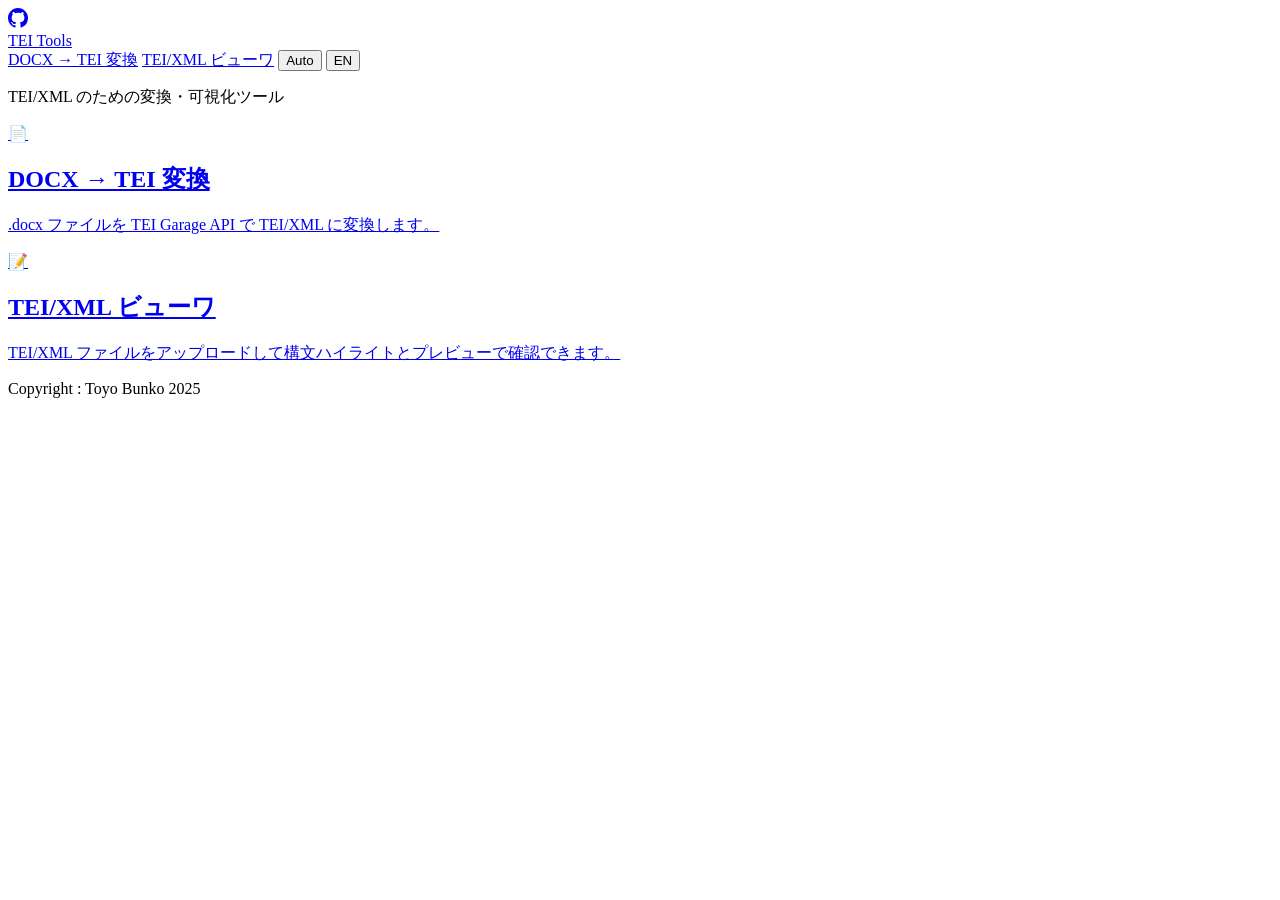
==== commit 6ba23669: "Add OGP, Twitter Card, and SEO meta tags to all pages Co-Authored-By: Claude Opus 4.6 (1M context) <" ====
--- a/docs/index.html
+++ b/docs/index.html
@@ -3,565 +3,66 @@
 <head>
 <meta charset="UTF-8">
 <meta name="viewport" content="width=device-width, initial-scale=1.0">
-<title>DOCX → TEI/XML Converter</title>
-<style>
-  *, *::before, *::after { box-sizing: border-box; margin: 0; padding: 0; }
-
-  body {
-    font-family: -apple-system, BlinkMacSystemFont, "Segoe UI", Roboto, "Helvetica Neue", sans-serif;
-    background: #f5f5f7;
-    color: #1d1d1f;
-    min-height: 100vh;
-    display: flex;
-    flex-direction: column;
-    align-items: center;
-    padding: 2rem 1rem;
-  }
-
-  /* ---- header ---- */
-  .header {
-    display: flex;
-    align-items: center;
-    gap: .8rem;
-    margin-bottom: .3rem;
-  }
-
-  h1 { font-size: 1.6rem; font-weight: 600; }
-
-  .lang-btn {
-    font-size: .7rem;
-    font-weight: 500;
-    padding: .25rem .6rem;
-    border: 1px solid #d2d2d7;
-    border-radius: 6px;
-    background: #fff;
-    color: #6e6e73;
-    cursor: pointer;
-    transition: background .15s;
-  }
-  .lang-btn:hover { background: #e8e8ed; }
-  .lang-btn:active { transform: scale(.97); }
-
-  .subtitle {
-    font-size: .85rem;
-    color: #86868b;
-    margin-bottom: 2rem;
-  }
-  .subtitle a { color: #86868b; }
-
-  .container { width: 100%; max-width: 820px; }
-
-  /* ---- drop zone ---- */
-  .dropzone {
-    border: 2px dashed #c7c7cc;
-    border-radius: 16px;
-    background: #fff;
-    padding: 3rem 2rem;
-    text-align: center;
-    cursor: pointer;
-    transition: border-color .2s, background .2s;
-  }
-  .dropzone.dragover { border-color: #0071e3; background: #f0f4ff; }
-  .dropzone.has-file { border-color: #34c759; background: #f0faf3; }
-  .dropzone-icon { font-size: 2.5rem; margin-bottom: .8rem; }
-  .dropzone-text { font-size: .95rem; color: #6e6e73; line-height: 1.6; }
-  .dropzone-text strong { color: #1d1d1f; }
-  .file-name {
-    margin-top: .8rem;
-    font-size: .9rem;
-    font-weight: 500;
-    color: #1d1d1f;
-    word-break: break-all;
-  }
-  .file-input { display: none; }
-
-
-  /* ---- sample button ---- */
-  .sample-link {
-    display: block;
-    text-align: center;
-    margin-top: .6rem;
-    font-size: .78rem;
-    color: #6e6e73;
-    cursor: pointer;
-    text-decoration: underline;
-    background: none;
-    border: none;
-  }
-  .sample-link:hover { color: #0071e3; }
-  .sample-link:active { transform: none; }
-
-  /* ---- buttons ---- */
-  .actions {
-    display: flex;
-    justify-content: center;
-    gap: .8rem;
-    margin-top: 1.2rem;
-  }
-  button {
-    font-size: .9rem;
-    font-weight: 500;
-    border: none;
-    border-radius: 10px;
-    padding: .7rem 1.8rem;
-    cursor: pointer;
-    transition: opacity .15s, transform .1s;
-  }
-  button:active { transform: scale(.97); }
-  button:disabled { opacity: .4; cursor: not-allowed; }
-  .btn-primary { background: #0071e3; color: #fff; }
-  .btn-secondary { background: #e8e8ed; color: #1d1d1f; }
-
-  /* ---- progress ---- */
-  .progress { display: none; margin-top: 1.2rem; text-align: center; }
-  .progress.active { display: block; }
-  .spinner {
-    width: 28px; height: 28px;
-    border: 3px solid #e8e8ed;
-    border-top-color: #0071e3;
-    border-radius: 50%;
-    animation: spin .7s linear infinite;
-    margin: 0 auto .6rem;
-  }
-  @keyframes spin { to { transform: rotate(360deg); } }
-  .progress-text { font-size: .85rem; color: #6e6e73; }
-
-  /* ---- error ---- */
-  .error {
-    display: none;
-    margin-top: 1rem;
-    padding: .8rem 1rem;
-    background: #fff0f0;
-    border: 1px solid #ff3b30;
-    border-radius: 10px;
-    color: #ff3b30;
-    font-size: .85rem;
-  }
-  .error.active { display: block; }
-
-  /* ---- result ---- */
-  .result { display: none; margin-top: 1.5rem; }
-  .result.active { display: block; }
-  .result-header {
-    display: flex;
-    justify-content: space-between;
-    align-items: center;
-    margin-bottom: .6rem;
-  }
-  .result-header h2 { font-size: 1rem; font-weight: 600; }
-  .result-actions { display: flex; gap: .5rem; }
-  .result-actions button { font-size: .8rem; padding: .45rem 1rem; }
-
-  .xml-preview {
-    background: #1d1d1f;
-    color: #e8e8ed;
-    border-radius: 12px;
-    padding: 1.2rem;
-    overflow: auto;
-    max-height: 520px;
-    font-family: "SF Mono", "Fira Code", "Cascadia Code", Menlo, Consolas, monospace;
-    font-size: .8rem;
-    line-height: 1.55;
-    white-space: pre;
-    tab-size: 2;
-  }
-  .xml-preview .tag { color: #ff7ab2; }
-  .xml-preview .attr-name { color: #6bdfff; }
-  .xml-preview .attr-val { color: #ffa14f; }
-  .xml-preview .comment { color: #7f8c8d; font-style: italic; }
-  .xml-preview .decl { color: #b4d273; }
-
-  /* ---- footer ---- */
-  footer { margin-top: 2.5rem; font-size: .75rem; color: #aeaeb2; text-align: center; }
-  footer a { color: #aeaeb2; }
-</style>
+<title>TEI Tools — TEI/XML のための変換・可視化ツール</title>
+<meta name="description" content="DOCX から TEI/XML への変換や、TEI/XML ファイルの可視化を行うブラウザツール。TEI Garage API を利用した変換と CETEIcean によるプレビューに対応。">
+<meta name="keywords" content="TEI, XML, DOCX, TEI Garage, CETEIcean, 変換, ビューワ, デジタルヒューマニティーズ">
+<link rel="canonical" href="https://toyo-bunko.github.io/tei-tools/">
+<!-- OGP -->
+<meta property="og:title" content="TEI Tools — TEI/XML のための変換・可視化ツール">
+<meta property="og:description" content="DOCX から TEI/XML への変換や、TEI/XML ファイルの可視化を行うブラウザツール。">
+<meta property="og:type" content="website">
+<meta property="og:url" content="https://toyo-bunko.github.io/tei-tools/">
+<meta property="og:site_name" content="TEI Tools">
+<meta property="og:locale" content="ja_JP">
+<!-- Twitter Card -->
+<meta name="twitter:card" content="summary">
+<meta name="twitter:title" content="TEI Tools — TEI/XML のための変換・可視化ツール">
+<meta name="twitter:description" content="DOCX から TEI/XML への変換や、TEI/XML ファイルの可視化を行うブラウザツール。">
+<link rel="icon" href="favicon.ico">
+<link rel="stylesheet" href="style.css">
 </head>
 <body>
 
-<div class="header">
-  <h1>DOCX → TEI/XML Converter</h1>
-  <button class="lang-btn" id="langBtn">EN</button>
-</div>
-<p class="subtitle">Powered by <a href="https://teigarage.tei-c.org/" target="_blank" rel="noopener">TEI Garage</a> API</p>
+<a href="https://github.com/toyo-bunko/tei-tools" target="_blank" rel="noopener" class="github-link" aria-label="View on GitHub">
+  <svg width="20" height="20" viewBox="0 0 16 16" fill="currentColor" aria-hidden="true">
+    <path d="M8 0C3.58 0 0 3.58 0 8c0 3.54 2.29 6.53 5.47 7.59.4.07.55-.17.55-.38 0-.19-.01-.82-.01-1.49-2.01.37-2.53-.49-2.69-.94-.09-.23-.48-.94-.82-1.13-.28-.15-.68-.52-.01-.53.63-.01 1.08.58 1.23.82.72 1.21 1.87.87 2.33.66.07-.52.28-.87.51-1.07-1.78-.2-3.64-.89-3.64-3.95 0-.87.31-1.59.82-2.15-.08-.2-.36-1.02.08-2.12 0 0 .67-.21 2.2.82.64-.18 1.32-.27 2-.27.68 0 1.36.09 2 .27 1.53-1.04 2.2-.82 2.2-.82.44 1.1.16 1.92.08 2.12.51.56.82 1.27.82 2.15 0 3.07-1.87 3.75-3.65 3.95.29.25.54.73.54 1.48 0 1.07-.01 1.93-.01 2.2 0 .21.15.46.55.38A8.01 8.01 0 0016 8c0-4.42-3.58-8-8-8z"/>
+  </svg>
+</a>
 
-<div class="container">
+<header class="site-header">
+  <a href="index.html" class="site-title">TEI Tools</a>
+  <nav class="site-nav">
+    <a href="convert.html" data-i18n="modeConvert">DOCX → TEI 変換</a>
+    <a href="viewer.html" data-i18n="modeViewer">TEI/XML ビューワ</a>
+    <button class="theme-btn" id="themeBtn">Auto</button>
+    <button class="lang-btn" id="langBtn">EN</button>
+  </nav>
+</header>
 
-  <div class="dropzone" id="dropzone">
-    <div class="dropzone-icon">📄</div>
-    <div class="dropzone-text">
-      <strong data-i18n="dropMain">.docx ファイルをドラッグ&ドロップ</strong><br>
-      <span data-i18n="dropSub">またはクリックして選択</span>
-    </div>
-    <div class="file-name" id="fileName"></div>
-    <input type="file" class="file-input" id="fileInput" accept=".docx,application/vnd.openxmlformats-officedocument.wordprocessingml.document">
+<p class="subtitle" data-i18n="landingSubtitle">TEI/XML のための変換・可視化ツール</p>
+
+<div class="main-content">
+  <div class="landing-cards">
+
+    <a class="landing-card" href="convert.html">
+      <div class="landing-card-icon">📄</div>
+      <h2 data-i18n="modeConvert">DOCX → TEI 変換</h2>
+      <p data-i18n="convertDesc">.docx ファイルを TEI Garage API で TEI/XML に変換します。</p>
+    </a>
+
+    <a class="landing-card" href="viewer.html">
+      <div class="landing-card-icon">📝</div>
+      <h2 data-i18n="modeViewer">TEI/XML ビューワ</h2>
+      <p data-i18n="viewerDesc">TEI/XML ファイルをアップロードして構文ハイライトとプレビューで確認できます。</p>
+    </a>
+
   </div>
-
-  <div class="actions">
-    <button class="btn-primary" id="convertBtn" disabled data-i18n="convert">変換する</button>
-    <button class="btn-secondary" id="clearBtn" style="display:none" data-i18n="clear">クリア</button>
-  </div>
-  <div style="display:flex;justify-content:center;gap:1.5rem">
-    <button class="sample-link" id="sampleBtn" data-i18n="sample">サンプル .docx で試す</button>
-    <button class="sample-link" id="sampleDlBtn" data-i18n="sampleDl">サンプル .docx をダウンロード</button>
-  </div>
-
-  <div class="progress" id="progress">
-    <div class="spinner"></div>
-    <div class="progress-text" id="progressText" data-i18n="sending">TEI Garage に送信中…</div>
-  </div>
-
-  <div class="error" id="error"></div>
-
-  <div class="result" id="result">
-    <div class="result-header">
-      <h2 data-i18n="resultTitle">変換結果 (TEI/XML)</h2>
-      <div class="result-actions">
-        <button class="btn-secondary" id="copyBtn" data-i18n="copy">コピー</button>
-        <button class="btn-primary" id="downloadBtn" data-i18n="download">ダウンロード</button>
-      </div>
-    </div>
-    <div class="xml-preview" id="xmlPreview"></div>
-  </div>
-
 </div>
 
-<footer data-i18n="footer">
-  変換処理は <a href="https://teigarage.tei-c.org/" target="_blank" rel="noopener">TEI Garage</a> のサーバ上で実行されます。
+<footer class="site-footer" data-i18n="siteFooter">
+  Copyright : Toyo Bunko 2025
 </footer>
 
-<script>
-/* ======== i18n ======== */
-const I18N = {
-  ja: {
-    dropMain:    '.docx ファイルをドラッグ&ドロップ',
-    dropSub:     'またはクリックして選択',
-    convert:     '変換する',
-    sample:      'サンプル .docx で試す',
-    sampleDl:    'サンプル .docx をダウンロード',
-    clear:       'クリア',
-    sending:     'TEI Garage に送信中…',
-    resultTitle: '変換結果 (TEI/XML)',
-    copy:        'コピー',
-    copied:      'コピー済み',
-    download:    'ダウンロード',
-    footer:      '変換処理は <a href="https://teigarage.tei-c.org/" target="_blank" rel="noopener">TEI Garage</a> のサーバ上で実行されます。',
-    errDocx:     '.docx ファイルを選択してください。',
-    errServer:   'サーバエラー',
-    errConvert:  '変換に失敗しました。',
-    errCopy:     'クリップボードへのコピーに失敗しました。',
-  },
-  en: {
-    dropMain:    'Drag & drop a .docx file',
-    dropSub:     'or click to select',
-    convert:     'Convert',
-    sample:      'Try with sample .docx',
-    sampleDl:    'Download sample .docx',
-    clear:       'Clear',
-    sending:     'Sending to TEI Garage…',
-    resultTitle: 'Result (TEI/XML)',
-    copy:        'Copy',
-    copied:      'Copied',
-    download:    'Download',
-    footer:      'Conversion is processed on the <a href="https://teigarage.tei-c.org/" target="_blank" rel="noopener">TEI Garage</a> server.',
-    errDocx:     'Please select a .docx file.',
-    errServer:   'Server error',
-    errConvert:  'Conversion failed.',
-    errCopy:     'Failed to copy to clipboard.',
-  }
-};
-
-let lang = 'ja';
-
-function t(key) { return I18N[lang][key] || key; }
-
-function applyLang() {
-  document.documentElement.lang = lang;
-  document.getElementById('langBtn').textContent = lang === 'ja' ? 'EN' : 'JA';
-  document.querySelectorAll('[data-i18n]').forEach(el => {
-    const key = el.dataset.i18n;
-    if (I18N[lang][key] != null) {
-      if (el.querySelector('a') || I18N[lang][key].includes('<a ')) {
-        el.innerHTML = I18N[lang][key];
-      } else {
-        el.textContent = I18N[lang][key];
-      }
-    }
-  });
-}
-
-document.getElementById('langBtn').addEventListener('click', () => {
-  lang = lang === 'ja' ? 'en' : 'ja';
-  applyLang();
-});
-
-/* ======== DOM refs ======== */
-const API = 'https://teigarage.tei-c.org/ege-webservice/Conversions/'
-  + 'docx%3Aapplication%3Avnd.openxmlformats-officedocument.wordprocessingml.document'
-  + '/TEI%3Atext%3Axml/';
-
-const dropzone     = document.getElementById('dropzone');
-const fileInput    = document.getElementById('fileInput');
-const fileName     = document.getElementById('fileName');
-const convertBtn   = document.getElementById('convertBtn');
-const clearBtn     = document.getElementById('clearBtn');
-const progress     = document.getElementById('progress');
-const progressText = document.getElementById('progressText');
-const errorDiv     = document.getElementById('error');
-const result       = document.getElementById('result');
-const xmlPreview   = document.getElementById('xmlPreview');
-const copyBtn      = document.getElementById('copyBtn');
-const downloadBtn  = document.getElementById('downloadBtn');
-let selectedFile = null;
-let resultXml = '';
-
-const SAMPLE_B64 = 'UEsDBBQAAAAIALY6YVytUqWRlQEAAMoGAAATAAAAW0NvbnRlbnRfVHlwZXNdLnhtbLWVTU/bQBCG7/0Vli8+IHtDDxWq4nAocCyRGkSvm/U4Wdgv7UwC+ffMOolV0VCHBi6RnJn3fR7bsj2+fLYmW0NE7V1dnFejIgOnfKPdoi7uZjflRZEhSddI4x3UxQawuJx8Gc82ATDjsMM6XxKF70KgWoKVWPkAjietj1YSH8aFCFI9ygWIr6PRN6G8I3BUUurIJ+MraOXKUHb9zH93IvlDgEWe/dguJlada5sKuoE4mIlg8FVGhmC0ksRzsXbNK7NyZ1VxstvBpQ54xgtvENLkbcAud8tXM+oGsqmM9FNa3hJqheTtb2uEJrDT6AOeV/9uO6Dr21YraLxaWY5UfWnqg0gaevdDDpzrwIIpJ7MhXZQGmjK8j618hPfD9/cppY8kPvnYiF731NNNbcxVgMgPhjVVP7FSu0GPlskzOTf/cepDIn31oIRb2TlETn28RF89KIFAxHv48Q775mEF2hj4DIGu90j8vabldduComNMLJYpW/2VHaQRv5Fh+3v6C6erGUQ+wfzXp93lP8r3IqL7FE1eAFBLAwQUAAAACAC2OmFceSZLQPgAAADeAgAACwAAAF9yZWxzLy5yZWxzrZLNSgMxEIDvPkXIJadutlVEpNleROhNpD7AmMzupm5+SKbavr1RRF1YFsEe5+/jY2bWm6Mb2CumbINXYlnVgqHXwVjfKfG0u1/cCJYJvIEheFTihFlsmov1Iw5AZSb3NmZWID4r3hPFWymz7tFBrkJEXyptSA6ohKmTEfQLdChXdX0t028Gb0ZMtjWKp6255Gx3ivg/tnRIYIBA6pBwEVOZTmQxFzikDklxE/RDSefPjqqQuZwWuvq7UGhbq/Eu6INDT1NeeCT0Bs28EsQ4Z7Q8p9G440fmLSQjzVd6zmZ13oNRf3DPHuwwsZfvWrWP2H0IydFbNu9QSwMEFAAAAAgAtjphXIiGC1NpAQAA0QIAABEAAABkb2NQcm9wcy9jb3JlLnhtbJ2Sy07DMBBF93xF1E1WifMQCEVJKgHqikpIFIHYufY0NU1sy542zd/jpG1aoCt2Ht87x/NwPt03tbcDY4WShR+Hke+BZIoLWRX+22IW3PueRSo5rZWEwu/A+tPyJmc6Y8rAi1EaDAqwngNJmzFdTNaIOiPEsjU01IbOIZ24Uqah6EJTEU3ZhlZAkii6Iw0g5RQp6YGBHomTI5KzEam3ph4AnBGooQGJlsRhTM5eBNPYqwmDcuFsBHYarlpP4ujeWzEa27YN23Swuvpj8jF/fh1aDYTsR8VgUuacZSiwBjIc7Xb5BQwPATNAUZlSd7hWMuCK7XNycd/PdgNdqwy3hwwOlhmh0e2orECCoQjcW3beb8SlscfU1OLcLXMlgD90ZLgzsBP9tss4J5dhfpzdoQ7Hdz1nhwmdlPf08Wkxm5RJFKdBnARJukjSLL7Nouizf/9H/hnYHCv4N/EEGOpnDl4p03dD/vzC8htQSwMEFAAAAAgAtjphXPTb2xfrAQAAbAQAABAAAABkb2NQcm9wcy9hcHAueG1snVTLbtswELz7KwRddIppB0FRGJKC1kHRQ90asJKct9TKIkqRBLkx4n59+YgVOYYv9Yk7szv7tMr710FmB7ROaFUVy/miyFBx3Qq1r4rH5tvN5yJzBKoFqRVWxRFdcV/Pyq3VBi0JdJlXUK7KeyKzYszxHgdwc08rz3TaDkDetHumu05wfND8ZUBF7Hax+MTwlVC12N6YUTBPiqsD/a9oq3mozz01R+P16lmWlQ0ORgJh/TMEy3mraSjZiEYXTSAbMWC98MxoBGoLe3T1smTpEaBnbVsXPNMjQOseLHDy0wz4xArkF2Ok4EB+0PVGcKud7ijbABeKtOuzIFOyqVeI8o3tkL9YQcegOTUD/UMojMnSI5VqYW/B9BGfWIHccZC49rOpO5AOS/YOBPo7Qtj8FkQq2kMHWh2Qk7aZE3+xym/z7Dc4DJOt8gNYAYry5PvmnbATlEBpHNm6ESR9ztE+RbHLsKtK4i6sIT2uxicklh37Yh8bK2Mp7lfn50PXWl1OW40VnzUaEXYl4YV+uQHlbycFlGs9GFBHdlriH/doGv0QLvFtMefg+XU9C+p3Bjh+uLMJHpftCWz9yYzLHoG4bN+XlT7NV98kO4ecF1V7bE+Rl8TbST+lT0e9vJsv/C8e8Amb+fMb/9X17B9QSwMEFAAAAAgAtjphXJczXqcdCwAA8iYAABEAAAB3b3JkL2RvY3VtZW50LnhtbN1a3XMTRxJ/v79iSg+BVIElG8fHObFTgUDiOkhRgbvkHle7I2nDft3sSMb3ZGkh2NiJEyAOibmzIQ4WENvhIBdwDP5fbryS/MS/cN0zu/owlm1hw1WlCrRfM909Pd2/6Q+/8+4F2yIFynzTdQYOdHelDhDq6K5hOtmBA385d/Lw0QPE55pjaJbr0IEDI9Q/8O7gH94Z7jdcPW9ThxOg4Pj9w54+kMhx7vUnk76eo7bmd9mmzlzfzfAu3bWTbiZj6jQ57DIj2ZPqTsk7j7k69X1gd1xzCpqfiMjZ7u6o2Zoe3/akUkfh2XTqNF6UyPWoAx8zLrM1Do8sCzPY+bx3GGh6GjfTpmXyEaTVVydTGEjkmdMf0ThclwPn9IMA/QXbige7241VgkaXeAbbjZBqyvuRyqV4SUYtENh1/JzpNfT2stTgYy4msu2CmxY77HX37m3T32faMFwaBHcjvqEm2ZaSfHuK3ald7AiSqM/YjQitPGNJmo1v+OVU06zc7N50+wFz816Dmrk3akPO+TotAIJOaEV71Lw0f2/CnM1pHjiQrfcPZR2XaWkLJAKNE7TIxCCgU9o1RvDqyZ8zTF7O8hGLkuH+gmYNJM6Z3KKJ5OA7yfoA+cMHz50YSn56+hQ5EQEh+SBvGpQkSfRBlMoieChKD0WwKoLLovSDfPw5vPTjxvQo0uOSKlO0txfjQ6ohj+4tJenuIp/kNE5MH3m/[base64]/uZSvm7yso0jMGvo6Vw5mFl5vHGfBkoh198Xx2/G91fXqmOj1Xnn+H94p3arWvVuevVu/+BieFKIIpT4djd6nUwom9EaVIU74jiRVF8pmjup/X2dJFjmg8qj08acpazvM7zDJ0pnF2p3PypsjCxMTq3kyUPvoeGT+ohhw6nnumDfbgZwnOMUoLQSzyNcb9/[base64]/V43hiUF9npqfeIhYyWjAx4Cc52BSXjcSwusOx8KLsjP49bzJqdHQMOIRCwjHS4tG7BOPOdAegex9cHBy9dm+yElwK5x4gBrc5vQEFavd+qtz4EsZUrj+plUvhgx8ri49EcTL86j5CQBMQ4G/xicTOpSY4WehYg+HapY25sXbiLwEoVR/N1RF/fx2gh/yZjpATFsUd8MH8FQoqnluy4mkrukTyp63WmAojsQ+YaSSS0edP4BMf8cAEtDx3E/AE8XVKff5Mj+fpFKOC+qRTrnsePmVM5vPjrpW3nYFEdyJ+87E7HD1aWuN7Kn4hP8snx/3wGJh7/emv6klOlWxTve+lIt00LwkXgLdZuAJ5JXPP0aOR2J28TrYQ5IqDrn4jfnpDRcYFLfHi/GjgjpFJtJGwj213MNng/mpkeL8BNSiH9Kf/hxwfR8CEccaLHtYiRLK+L/uzO3zwDYu/XUemN7L87VeqAVB6HBY1RQ0RIu0YO+ynHH+jCCIY6RYvvm59Z0yLovG9BnUfazlyjRaLV2dNrXyjtvbz71jbmJy9Bk1jJIWsiMl9amVkMNxIoCAmXH967XesZYyGX4OWTzeH2hqjWj3e3pi7Ec5uVWb4vWgY0hrftAE6XgdKR3UM04akCkLwDGUQocvFV6//FgZT4VSpemnhFUvxkSuVfVH+2/lUVPFLnUjnNYAjXUTWSk7KvERWdlq9GIJcAM1wdWqHDECly37e81xI8klBY6ab94kFuYSl6gDIJlNns6sygLS6b2RUPy1/74ngJxF8JwII+JdawEbKCAlFuPwsXLspit/urXCC6fBHeTutot4X1BYXSsBeDFMla2goqlpS/f5iOLkSjn3+fHWsen8OMvLq8ujmytOeRTijMU0ecr7MGS3ToSQN6HBeCrL0S+2rp6JYxkzp1uT+cj5heznNNxXfnJnNWfA/Mp1w9dfavTUsgQZTojQvgrvydytL3oMEH7mcKvaa47hctVlw2Q/LG5fHkHvptgi+RAPBwOpXESxAErmTxW2dEINnEHpBsz2LHuqkMJt2LUMa/VZztqnByrIARMaaTxACcyZgEaZFSC+BOKhqBNtIsjmHRViDSKhTWTYLoMhIEXYqB/DB9WcTgF+i+DNk6x0oLZy/Fy5+u6WUWKJtoxGCCfi2fDarpDJ9c3Ns0p5P08Ilp5YCxfjeSpDbgnNvF3nPKGgOhxNJYihCbNRjWMIicenJS/jVNlW+IUzzXY8yTfVZValRVvp1zSFpSvychmmbhs0gn3jM/YzqsjZRnXm8vnJ1ozhRvV6ujC7ImSL4VgSLsoQOWlsGGNiYvoYabC2zh5ceVG6Oh1PLteDp/q7nlOtkaSFeyKenTx1Oa9iTUMcQuJqfB3snFgw7DCu3SWT+WpQubHzza+Xm7PraP8PFG/GigErcC7gvSiD/FTUKUB/OJzUWFgU3tfI2FcqXWc6JCyifbxaoAxcpDTP1HFEtctgij8v1+PUyPiKFT20wIVPHXVLNi/DKjJysjis8JS5OhV+DSV+FzGhj8t+quVF7cCVcnpRn7r8kjC5LVA1gV/d3Wcdd28478S5ZGoP4q7UNpddHQHCCjjcrgh9FMCEN6Qc5LZxfqN2ZqpRvgcCqG4Mb8sLY/XTPt7rIcdfRrbyvrEViABw9xfZMtgNcdG7Afw5JlUEJhL7cbe2/xZ02GUnVq8eQHOCUXB522eQm9bvIsRHMFwqUyUO5A/g9HTd5yScuMD3YZbj6hY6aiHHBGFuDIH/UkT1U7+pRpqBEuR5KbrIIYQBYGpZrHCJqAlYs1YkXc1HKwDWj3xL0253PIxVMrq+sQNoULt6Rlecrovg1NvGaunytyNS2EL2+MhEuza4/voLRcWvT77VqO6oila7GnW+If+fHK1MzcXvymmxGL2xubYLU0vXDyWmITivzN6uPbiv8BZSDN824hwC9NCtbnrDEL3Z/0KG4aH+wcAo7BpL31lOfZkfaWjtbrxgDPxXn9W9p11iTAB/C2JT4MmZrNCWlC1EbIkXOFMB7eea5PnoMOu81eYwvy2rcbbnVUleYcDRiSNmXXRKlX3AAHm/3672FbdTiwyF5hoEmmG8aHw8kUqmTx/v+dORkIn51huHLVF+q78jx+OVZmCTfHunt6+6TfzXhZc/+Q6WR3T09vbJsnoP7t472RkVuL3taQz7c9eB9rxrCMDyHx6Mp+Zh2OXftxmeLZpq+5mRVdCDxxx75mHFB443HbJ7Lx4id7kJuNxxvE46Rr0HlWFJH2pCVnDG5DlIe6Ys3X2lD3qo/A0k2/lpt8H9QSwMEFAAAAAgAtjphXG6AGxIyAQAAywQAABwAAAB3b3JkL19yZWxzL2RvY3VtZW50LnhtbC5yZWxzrZRBT4MwGIbv/grChZMUpm6LGeyiJrsqRq+lfIVG2pL2Q+XfW91kLEPigeP3Nn2fJ23TzfZT1t47GCu0SoI4jAIPFNOFUGUSPGcPl+vAs0hVQWutIAk6sME2vdg8Qk3R7bGVaKznSpRN/AqxuSXEsgoktaFuQLkVro2k6EZTkoayN1oCWUTRkphhh5+edHq7IvHNrrjyvaxr4D/dmnPB4E6zVoLCEQSx2NVgXSM1JWDi7+fQ9fhkHH/9B14KZrTVHEOm5YH8TVyNEl8EVvecA8Mz+GBpyuNm1mMARHe/Q5dDMqWwnFPhA/KnM4tBOCWymlOEa4UZzWs4avTRlMR6Tgl0ewcCP+M+jKcc4jkdWGtRy1dH6z3C8JgSgSAnbRZz2qhW5mDcSzja9NGvBDn5g9IvUEsDBBQAAAAIALY6YVwH1K+Zcy8AABJVBQAPAAAAd29yZC9zdHlsZXMueG1s7V1dk+JGsn2/v6KjX/zkbZCEAMfObgCSdhxhe72ese8zTTPT7NDQF2iP7V9/JSFAH1VSVVZKqpKyO8KeFlAp5Vedk1Rl/f2ff7xs735fH46b/e7dN8O/Db65W+9W+6fN7vO7b379GHw7+ebueFrunpbb/W797ps/18dv/vmP//n71++Opz+36+Nd+Pnd8buX1bv759Pp9buHh+Pqef2yPP5t/7rehS9+2h9elqfwz8Pnh5fl4cvb67er/cvr8rR53Gw3pz8frMHAvU+GOYiMsv/0abNae/vV28t6d4o//3BYb8MR97vj8+b1eBntq8hoX/eHp9fDfrU+HsNnftmex3tZbnbXYYZOYaCXzeqwP+4/nf4WPkxyR/FQ4ceHg/hfL9v7u5fVd99/3u0Py8ft+t19OND9P0LNPe1X3vrT8m17OkZ/Hn4+JH8mf8X/C/a70/Hu63fL42qz+RhKDQd42YRjvZ/tjpv78JX18niaHTfL9It+ci16/Tl6I/OTq+MpdXm+edrcP0RCj3+FL/6+3L67t6zLlcUxf2273H2+XFvvvv31Q/pmUpcew3Hf3S8P336YRR98SJ7tIf/Er/m/YsGvy9UmlrP8dFqHfhGaJRp0uwm98N4au5c/fnmLVLt8O+0TIa+JkPSwDwWlh+4SOs+Hsw+Hr64//bBffVk/fTiFL7y7j2WFF3/9/ufDZn8I/fTd/XSaXPywftm83zw9rXfv7oeXN+6eN0/r/31e7349rp9u1/8TxL6WjLjav+1O59uPb+L45P+xWr9Gnhu+ultGNvkp+sA2evcxJSf++NvmdjfnCzmp8cX/u4gcJvZiSXleL6MYvxtWCpriCLKY40oNYasP4agPMVIfwlUfYqw+xER9iCl8iNN+dXa+9MftacUnCl5U+YmC01R+ouAjlZ8ouETlJwoeUPmJgsErP1Gwb+UnCuYs/cRqGf9d+MxI2Ac+bk7bdWUCGiqmuiTt3/28PCw/H5avz3fR3FqQUjLCh7fHk9itDtVu9cPpsN99rhRjWWpi/JfX5+Vxc6wWpKj6jxHwufvXYfNUKWrEmWf4g/+8Xa7Wz/vt0/pw93H9x0n28z/t7z6cUUa1XdXU8MPm8/Pp7sNznDQrhbkcpVeN/8PmeKoenPMoVYML2dDl+CV/8B/XT5u3l4tqBNCIayuKsKpFOEARkQFEHmGkMr7A/bvA8SMbi9z/WGV8gfufqIxvV48vnWm8kLeKhddYOnYX++3+8OltK5wextIRfBUh9gjSQXwdXyhJjKUjOJM+72arVcjcRPxUIY9KSFFIqBJSlDOrhCzlFCshSy3XSgiSTrq/rH/fHC/4Vsq8xxTWrLwxm6MBUWzxn7f9qRqYWoos/vvdab07ru/[base64]/kBf1l/Wh/Wu5XASgpFgZcnlJCouLZ4vt9/uRNb2G1zHERY1OZxu9nHy2z+LIw9LluW/O/F3fv1dbldbsV7QfzD18x2oWjYePNb+MbTn6/heK/p1T5P5+XmyaLh+I3fP1239UQfjm7iLtlAlVyO7zWRGv/7cAxDLXnPYBAs3KkdJPcSD1lxE1ex0WOuDwWxz+fLsajHZaj3f+9Yd7Td7L5crp9HWjwvk4/dtHZ5xzTZLZC1KONxfHc4mQfnNyf7vU7Lx2Py/8v7ojQT3mP45+v++O7ecSdJ7ki95xDho+tbprY7SJR0Ga+wjyx2r2QXmXP9g7uLjKPsVaiG5Sq5vdXb8bR/iZ0jb/WU0vImOL90d1Nozg7JtoXrSrJ40wLHKlUW4alf1puC/f7E8KZP58sy3nQeibxJyptSSsub4PySqjcFKUPW701JCh4ys9N5O0CVS+3Wf5xEElckptTZxDPw1cm+rNevP4XyHy5//BCa/viQ9ZPH9af9IdSAM4m94+o28dv2b6fIXX74fXsVlHaYis3Ay/+WbAaOXuRuBs588rYZOLp82wz8eP7v4vxEqwgDXu7SdkfBNHbN+KMxPgz9PQaGt8sRBI5m6URrqc3Fk8uV1ObiSfLkh/JQKfUki+tJFqYnWQKexMha9TlXsje6yrmGRjiXE0yGc4/nXHlXchmu5CK4ks11JRvTlWxDXcnqhispOonDdRIH00kcASe5ES1tfcbW1Wc25/+24UEjrgeNMD1o1A0PcvTxoIyXWI4dnL9BEMBD4wDBb1yu37iYfuN2w29G+vhNSa5p3ovGXC8aY3rRuBte5BrhRc4g+s170SnUxc2HPm6iLkRzDBeacF1ogulCk2640FgfF1LgXAMG5xog+NKU60tTTF+adsOXJvr4EmI6wnK0TEmV85UMsyaad0FO9yCO+wzF3Id/36eoY07JPccddUq/S7qL31JVw6128NPjNimmP26/30X+/TWpd5/v9OmP5f3ljYv1dvvj8vzu/Sv/rdv1p9P51eFgwnj9cX867V/4n48L9PwBHrI383B9CL6+d28vj+tD8kUg96u7uHFGUd3nhhqKmpZNlj/tL12LGDd0eancPaVylwbfoF2r9/knfn/5ogDja7T4q4jyaYGvLH2qGbpU6iUNbJUa2EIysNU1AzdWLZc0p11qThvJnHbvzAmF2OcVOXl7nK9iYOt4pDJgPRwA5p7X+dMhgwvit0aNmpPlRX9FOPjuPElF37LGaj8rTUSVl/[base64]/7EPP909/xi2M888bvXBublz1qGmXvQyHsrxyNht6E6+8JDC0MgvX1CM78wRcpaiG9lXtFTriKQRq5uI6tdsjVa9UYz1B+ZI0bFNfkXGyqrHO+k/2CUv0huUM/BJBTd5QXGp2e6rqxWasRyhfVVZj4F/nutsMMWTUHIbINYfsc5doE8tH+HWHCh9BVhB/CmXOnID5UsVb0tOmfV7Z8LzcfY6OlrpP1tbjTqPRMxZza9I2vcZnty03mA5KIUMjz17MJPGzVyeR+p59OJg09PDzt+12zfb7u+S1ZtVwpYLhP76/vjXHBevSAycMzi82Hg1sVVjNqIITFYkqmg4OtirsulXxU/[base64]/dcXXC1E/j7fD5kyq44Ly7UpCRK8ADWsBXgl3z7pC3n/iV1FqfTcflaLuad9qU53swDsfx5JX2vlqVfoR+ZosHqksRi2pjdOJAku+kxjEP+zloqhud3sypvZUvS1lAr7SjFBUZg9iXleX9TwO0noehxucSeRk11Lq+ZXb4/m/jWwulLTiqNSKIyQrjrpgxfq3Zknazi21nYtkO7cLtmt6k52kJcellhwjWXLccUvib3STNOOk1IwTJDNOumDGdjabSdpzWmrPKZI9p12wp4YbvtgEaZGcUZ+36uXseihJYiwsGjHtp7pz8FbWEdxxc3WMLAyFR+CQsQdkCNkDclu2dz7lPm+T5LJchDHYlQWgpGllQR/r2kU0/2DXF5QfTWoNPYNEQsMoaSPKLjdkz4bFKDukxZVVH+y69hQ4qHsK2Bt7rQmjPju147668T7H81/[base64]/vC0Ppy/i447Y1SgzUEKbd62mSZ9M0CfFcW57E9fOm6APrzZhZZYv1f7+G+wjz8U1G9ym5JiIMUnAyWnjDCWoqROQYKGk1uJn3HC6XBZ0yX49eblYmb76sN1nHR0xkzll/3X+XL39GHz11U/w2t8xu8Ih+e/AyPCJxxnrfgWV3zju8SgJgbGzVQ/H64f+rQ5HE+hce+Zrngh3dleWgC/ZJWGkhs7u8AqubKq1RPSU8Bus63NPXIp/yoql8tz13/LXX/I6OPhoqWHtCE5Zt0uyards2ocrOFd3VfYQNRDkIZ6DNP+8Lf14bxyscL8TGPh6zW07/N1wl1t18tDHt6Ef37abGOiF/1erR7EF7OzZHTtXHu5HiAkbrVYPe/3h796rx4oNPt2lpRzSiHa5VA19oEnmmM1QI8xM9GawNdmkNQtUgYkxKbd3C7gDWizu4AsQm1kWUJuxkATz/YC389Bk/yc2WfshqogRfTG2gLHQG/snXCao7epY7u2w/uuqEPoTeBLMUgCrxyW0JuOc7yAN6DN8QKyCL2RZQm9GQNO/CCEJ7fZMQ1Oslf7it5QFaSI3lg79Rnojb1hX3P0Nnanlr1gJyC7S+htOp/[base64]/AGtDleQBahN7IsoTdjwEng+Y6X31CZnzP7jN5QFSSN3jgHP0b64B7/KALTKk+4xu+rozuqktrZr28zkNIGP9RgpHHglyMpQfyT1/TjcvXl82H/FmZKBi3JpEvhxJWzaXqrvGwKNwNUPe3fHm+u7lKYQ8K8x+CMZgwtXEkKL5LNmrYZCMJW9EyJz1lUbphCmFa174HeTVNAPk+tWLqIbXNWzbYS6DO6pYAXCnhCuTSH6OFS9aJdsh2S7VRQL6/XTBr1whvNMFHvYj5wXaevqFeyX4TezWZAXk8tbLqIenNWzbZg6DPqpYAXCnhCvTSH6OFS9aJesh2S7VRQL69HTxr1whv0EOpV7bOhd5MekNdT658uot6cVbOtK/qMeinghQKeUC/[base64]/HTZPHLQbvwQFuZcVzgRyqUGJyJi5nn+oo/6GOioBcTlAeQj2u9MxGuS42mw+Rip9d/+y/O/+8H4WmicaZR1ijNlxs0y/6CfXotefozcyP7k6nlKX55unTaJIRRRrZkQPdQ5pXhvPtrtSNUOrjIwC6rvXlyBgMUZtXBZIU7W5/+5PPBqFnCrHpZ6SbdtMor66GES/13HTnXDT15rpcE4eYQJ109bPLPKzbvoZaq2uot9q9Bb1fqtUvKN+a5BRQUU84XElY5T6w1IJw+To5hbzdAlvtVpGna03qaRHzYYpHLLzg67FMSruUfA1GQzUUlsr20kUYTzbC3z/OnL2aID0VU3LfeQbrVI9jX2uvtIf+ZwmPldHEZDXfj5dBIS3n6ciYMHm1H5WYFRQEVB4XMkopXb5VPQwObq5RUBdwlut6lFnJ3IqAtLZCxQO2flB1yIaFQEp+JoMBjphRCvbSRRk/[base64]/JSLPg07YISLaTtJ1EQcYLvIk/uY6cPUc7fVXTIiD5RqtUT2Ofq68ISD6nic/VUQTkndWcLgLCz2qmImBxCzid1Vg9KqwnoOi4spv26WxpKnoYHN38noCahLdiE7Qaj+2lIqBqT0AN44HCgYqAGt5/[base64]/bR5e/nwvHwK77B4NPD55bvkdYVzgS97r6n8dyv5DqLfvLWzR4OfU8A8ANfWpWWASu3SUiCVd2khsPWDkmKo4idX4UjznUTpFwMF8U9e9Y/L1ZfPh/1bCKPu610oQfHYaDzyihvJdTC+GsQ/OXx1vi9ZINVM0a+hRXjk3vq6t3LtDbEMBh2qqgoiHMCLQfTLDOD0tWYoeUNJq4lnFqaEdXgynJQkyxOqycllkQKxFESWMp7PBgvuYZVYEwdECmTqgMgBTB4QMSC2Ii+I+EpX+ApFZjuRWRcEyB0LnD0wus/MhRzdAEcnBtP42e+6cRjNTrzXksUUD17nsRj48evEYgrZcBGM52NOo10LbQqBSAGddAaQAzn6DCAGdoS7tCBiMV1hMRSZ7URmfYXMzLmG2RMv+8xiyNENcHRiMfoemNxQAtPsyF4tWUzx5Fgei4GfH0ssppAN5/ZiMeF0CrTRphCIFMgUApEDmEIgYkAsRl4QsZiusBiKzHYisy4QkDuYKXtkV59ZDDm6AY5OLEbfEx+bYjF6nTmoJYspHn3HYzHwA/[base64]/EMj7xTeNMhh6vxDhrUS1xTuKc3QYZxDn1070y56z+YlO9XTlxTuKcxDm7lpIkJmsDW0YT58QyPnFO40yGHq/EOWtRLXFO4pzdBhnEOfXTvTLnrGwub6k3lyfOSZyTOGfXUpLEZG1gg2/inFjGJ85pnMnQ45U4Zy2qJc5JnLPbIIM4p366V+aclUcBWOpHARDnJM5JnLNrKUlisjawHTtxTizjE+c0zmTo8UqcsxbVEuckztltkEGcUz/dK3POyoMbLPWDG4hzEuckztm1lCSzicm85vnEObGMT5zTOJOhxytxzlpUS5yTOGe3QQZxTv10r8w5K4/ZsNSP2SDOSZyTOGfXUpIM7TDvqAPinGjGJ85pnMmw45U4Zy2qJc5JnLPbIIM4p366l+ecP2yO/Ga10YsKDWpHzZBLlkPlOpAnDpVuQZ52Jc2YKc+jKh4KdghWtaY6yGIT4x+C/e50jPzuuNpsPkbP/+7+Zfnf/eH9LIzCSOI6hEiz42aZftFPrkWvP0dvZH5ydTylLs83TxtlNFuTfYE5Pc32qtHjMHCmY491HxZOctctasw5kK33Okc7bW4xiH5zMPR8h+lrtZ0118aNAjFHVaP8M/ZQ75JPIAQXhOQ67SYPlWq1CwvuymEJiBgORIQs3G0o0mbs9BmOGKh3NEji2V7g+8yqpm6gBPVW1WAJt5dyFpbAGykTLMGFJblmjJlYtOAhXjkswRLDYYmQhbsNS9qMnT7DEgP1jgZL/CCc7dmbSrNX24clqLeqBku47TazsATea5NgCS4syfXrysSiDQ/xymEJlhgOS4Qs3G1Y0mbs9BmWGKh3PFji+r43Ys71tm6wBPNW1WAJtyNbFpbA27ERLMGFJbmWLplYdOAhXjkswRLDYYmQhbsNS9qMnT7DEgP1jvclTuBN/Pzy5ss96gVLUG9VDZZwm/ZkYQm8Yw/BEuS1Jdld/5lYHMFDvHJYgiWGwxIhC3cblrQZO32GJQbqHQ+WWP4syC7NuN2jZrAE81bVYAm3r0MWlsCbOhAswYUluY2hmVh04SFeOSzBEsNhiZCFuw1L2oydPsMSA/WOBksCz3e8/OaWyz3qBUtQbxUGS8qXusJXuLqNopAWppM+QJ/KjXzp/fL67g3M7cGnndFV6Oz410VXVhKtx78Wx+w1JTgl3WfBclBMb3yLpTTuwwYNUtHOsZoe/Wvq7WxVj7+zNYdkOVP1ngbQimqvZXrqqLsb3r6q7X34ktWErqkn1e1JhRthO/[base64]/e11VEMBHr63VvRIJoma37joVOdNE0y7ommaUTTBGxnquYbp2nSU1VHXd5wmtZ+H0/NaVr9CiKaBqJp5b1ULfVeqkTTOkDTBJohAhb8t9RhEbbTo9e9Zg2iabLmNx461bo3TS7uiaZpRNMEbGeq5pvfmyY7VXXU5U2naa33NdadptWuIKJpIJpW3lvaUu8tTTStAzRNoDms/NzXVsdZEOjpd+9tg2iarPmNh0510jTJuCeaphFNE7CdqZpvnKZJT1UddXnDaVr7fd41p2n1K4homjBN+9dh88Tt8Bi9qNDYcdwMKzOJ4ziD6JdN3C4Xz24/D8DlPmkZoC+qpKVAqsDSQnI5rF4xv9UrxlC2J5tnVfr+CpPLx/NTg47KERgKzoqGmN5iztlCGEBQ2MMmg+hX0MPGLR68g3ijQChQ1fT5DAnUmz4TNigE/Hg+Gyy4LSSx0AFECgQfQOQAEAJEDAgjwAVJogR5QT3BCWqtJzuMFGAeQ1iB6WWz8TzwxL2sTbSAeqtqeIHbfTSLF+DdRwkvFHuZBeP5mLNJ3mKGPahjGkAKqNsnQA6kmR5ADAgvwAVJ4gV5QT3BC2o90DqMF2AeQ3iBszdoNp65wl7WJl5AvVU1vMBtg5fFC/A2eIQXCmE/txeLCWe3ps0MewhegEiB4AWIHABegIgB4QW4IEm8IC+oL3hBqRlPh/ECzGMIL7C/7fI8b7YQ9rI28QLqrarhBW4/pixegPdjIrxQbMIXTGZzDk1wmGEPavUHkAJqUwuQA+kCCRADwgtwQZJ4QV5QT/CCWleIDuMFmMcQXmB62TyYDzmrJVle1iZeQL1VNbzAbQySxQvwxiCEF4pfQ04WA89hh/2IGfag9QsAKaD1CwA5kPULADGw9QtgQbLrF6QF9QUvKG1P7jBegHkM4QX2ooCRN/LZ33qxvKzV9QuYt6qGF7g71LN4Ab5DnfBCcb/bdD4Yc8LeZYY9aFcdQApoRzhADmTDJUAMCC/ABUniBXlBPcELavvkOowXYB5DeIHtZfPFbMaehFle1iZeQL1VGF4oX+cIX944aQYeUAObOgFNxUNB0EvlkBCoUjkoAJdUjgkCIYKjSiKOaufrA7xofNulUgqAzRi+G/0KPuNwKj21VWAgvCcWREwWRmbqcYOdVmyo3qvHeCOwgPFV4/cXa+SukF0KKT3+EU3ptrSZOrMhO6PeUmTi1oJMgKOCHaNufbffcAdI54S2u1vq292J33WA3znBZDjn7rMFMjyBQUHteaqHhfTjqR4V1oBHdFzZjjtV4/aE67Wwdb4NtucFVsBekEd8j/ge8T1tjEB8D8Uu3twfcVYU6cb42m+roc75VFEKeFywg9SvddOZX8UXeuqNS4j5dYD5LQajgcOJUAvK/AQGBTVSqR4W0jelelRYmxTRcWW7olSN2xPm10ITlBaYXzDxPd8TfkpifgaAW2J+XTQCMT8cu1je3JuLp/UWmV/7DZLUmZ8qSgGPCy8N1K5105lfeQsqS70FFTG/DjC/6Xw+H3H2sttQ5icwKKjFRfWwkI4W1aPCGliIjivbr6Jq3L4wv+bbWbXB/EYh92NXOFlPSczPBHBLzK+DRiDmh2KXqIeAxy51MdN6i8yv/VZ36sxPFaWAx4UvAq5d66Yzv/JmgpZ6M0Fifh1gfpOB66R2m2Yi1IEyP4FBIcxPYFgA8xMYFcT8hMeVZH6V4/aE+bXQmLAN5mf5QcCucLKekpifAeCWmF8XjUDMD4f5jbzAZwN7Zlpvkfm137RUnfmpohTwuGAHqV/rpjO/8rawlnpbWGJ+HWB+zny2WLjsCB1BmZ/AoKB9ftXDQvb5VY8K2+cnOq7sPr+qcfvC/JpvMdvOPj83mAo/JTE/A8AtMb8uGoGYH4pdvJnvB7Z4Wm9zn1/r7acR9vkpohTwuPB9frVr3XTmV97g21Jv8E3MrwPMLxhPXYcToS6U+QkMCmo4Xj0spL949aiwduKi48p2D68atyfMr4Vm4W185+cHDqcEznpKYn4GgFtifl00AjE/HLt4/tRjl7qYab1F5tf+QQLqzE8VpYDHhTtI7Vo3lfmV7++Db+ubNkP0jKJNWeMm7p2zLog6iQ0Mok9iQ0MolNjIsAQlM7ZskhIZuyd0qoXDETY5MLQph0ei1lIkICaGvOUYEvM81IgoEwwscvA7HQHonFpP11d1I5ruyPWraxGt+n5tLlriR6ph1RDzRs5/+vpAVX0E13o6FlkQTV1VTeku6DJ94lF1Iq2OtCHPap3Bo4ytFSxC9HBgRU/otB5b/bQeKvFRgqASX8dLfK2ciaML0jc/6KnIhzCl506eyMYAlfn09X5TprzeOD8V+kwt9KHnQH29gEp9qMamYp+p04+qG2l2mhn5VutsvnvlPlQfVyv4lR/SZqsf0kYFP0oRVPDreMGvlaPQdMH75gc9FfwQJvXcgUPZGKCCn77eb8qU1xvnp4KfqQU/9ByorxdQwQ/V2FTwM3X6Ue7ApNchluRbrbP57hX8UH1creBXsXdX/WxOKvhRiqCCX9cLfm2cgKkL3jc/6KnghzCp586Zy8YAFfz09X5TprzeOD8V/Ewt+KHnQH29gAp+qMamgp+p049y3Vivs4vJt1pn890r+KH6uFrBr/xIZlv9SGYq+FGKoIJfxwt+rRx8rAveNz/oqeCH0qUjc7xoNgao4Kev95sy5fXG+angZ2rBDz0H6usFVPBDNTYV/EydflTdSLMj68m3Wmfz3Sv4ofq4WsFvJFbwu5yMTgU/KvhpmCKo4Md4vevn3euC980Peir4YbQxy54qnY0BKvjp6/2mTHm9cX4q+Jla8EPPgfp6ARX8UI1NBT9Tpx/lHn4jb+Sz68Ys7kAFvw76VtcLfqg+rlbwc8UKfi4V/Kjgp2+KoIIf4/UGC36B5zucbzBYx51TwU+voKeCH8KkHoynrsPmPy4V/[base64]/QHijelzF6AcVxlKsDx4pHVBTgOPq6a4Hif4LjwCXYExwmOdxGOu5blWDYnAAiOt3CegmO7tiNuEILjxtujP3C8KWX2Ao7jKlMBjhcPlCzAcfBhkgTH+wTHhc+XIThOcLyLcNzx3aHFbrJvs3I6wfGaDTJ2p5YtcowLwfGu2KM/cLwpZfYCjuMqUwGOF497KsBx8FFPBMf7BMeFu78THCc43kU4bgf2cMT+xtNh5XSC4zUbZBQ40/FM3CAEx423R3/geFPK7AUcx1WmAhwvHsZQgOPggxgIjvcJjgv3ZiU4TnC8i3DcGowm7pgTAATHW1g7Ppw407m4QQiOG2+P/sDxppTZCziOq0wFOF5slVyA4+A2yQTH+wTHhTunERwnON5FOD4dO+MBLwAIjjcPx33bXQzYNS+mQQiOG2+P/sDxppTZCziOq0wZOB7H76e3eOAwARTQ+OX1u8sboFj8gkxawOI5QJKkrDQiaQmFK3V/z+2VTJ4qtVmyLL3zBq1QVTlqBQ9aMtWDxyxthorS+JvTDFVp7IeCX3SSq/lu9MukCOlr58atw6lp9E0lZtvtPp710bNdWP16IQSO2W5euWgCYITKhw810DttOpXWNeuEh2bUWx/gUp8MLhczem25MR7AuIxzG0y3bQv1J2koDSJ54hWb+EdwGnSB5z+UECiJlcfRr+CNAupKu3WEK7jOLQjghSR9rUGSAuHidrTMEy/1xpbEwExgYLmOlJlBFTiYwLAAFiYwKvEwnXmYF1gBe38rMTFiYh1lYtbCWYzZnTqIi6lysZxyc1PC5XK9bKwBAxMf08kaaIxsPlksfJF7bZ+TzcbzwPOFb5VYmTwrKzY25bEyeH9TYmUmsDKBQSGsTBaFoo1KrExjVhZMfM/ndcEtZnZiZcTKOsDKxmNrYbHXwDD7JxIrk0ivOeXmAutyuV5W1oCBiZXpZA00VuaP5pM5e6Mha0Jsk5V5wWw8Yy/[base64]/lBwK5NZZc8dI7ByDJ6YjDdYTDOwp67vK7pOJCqvwwmp9zclHC5XC+DacDAxGB0sgYag1ksFgOPfb4Za0Jsk8HMg/nQYxND1q3S90ryrKzYGZrHyuANoomVIbOyXNe3zATkQllZrrNzZtARK/[base64]/3q9AFNjTf9rnXiKT2+yWoFvU19e2azpxPmlt7FomasnLuhDOIp7Dq/3o0icuYqvzrWNSEkLIjMIopANAYdqj9n2ywG0a9gprLxD7aRWcAU/ojeqF12o1BMUN3AOH2WI7x7MYGEfoCE5jvSEkwgmEAwgWCCtEU92ws4HQF0Awre3B8FQ/FbrRMqlHTVTEMFeEtNggq9gAottEkkqEBQgaACQQX5A16DECywv5Jg5ao2oUJgeXNvLn6rdUKFklZvaagA7/NGUKEfUKH53l19gwphxPgTiX2ftUOF3A1loEJhazJBBYIKukAF1/e9kXCuahMq+LNg6LEZGPNW64QKJT2V0lAB3lCJoEI/oELzTXL6BhXG/[base64]/D5okPEeJXocjAJmRQ1pSmvu4pD3lR3YQkKnuHQICkbHITX5EY/wjeNWATutwULxcoej5x/Q05hB81p07eoyaQaS4/8dTem0KfR0Vr/DAZRL+C/gfopYAGBhBvFAoFqjdDRu9S3wxJ2ICwQZ3YQG27UHvoYD5ZLHx2k5rO4oP6n1kjhGC7o2Aq4phdwAgNPCwaSpiN5yEZF/bCNnEC6q0qIoWSvZBppADfC0lIgZBCnUhBbbdQe0jBH80n87HwfXcCKdT/zBohhaljuzYbFjG3rhqNFBp4WLxjo4PZeMZeYM3ywjaRAuqtKiKFkq2QaaQA3wpJSIGQQp1IQW2zUHtIof5j7vVDCvU/s0ZIYexOLVvkYbuAFBp4WLzjWT3Pm4l7YZtIAfVWFZFCyU7INFKA74QkpEBIoVakoLRXqD2kUP9x0vohhfqfWSOkMAqc6Zi9G4XZ48JopNDAw+IdGVj76eh6HuSuiBRKNkKmkQJ8IyQhBUIKdSIFta1C7SGF+o841Q8p1P/MGiEFezhxpuyvxZibUYxGCg08LN46hdpP7NXzcGFFpFCyDzKNFOD7IAkpEFKoEymo7RRqDynUf+yefkih/mfWCCn4truQ6XBhNFJo4GERD7ys+xRJPQ+8vCGFy7+O//h/UEsDBBQAAAAIALY6YVxgeYLTOTUAAHOvBgAaAAAAd29yZC9zdHlsZXNXaXRoRWZmZWN0cy54bWztfV2Xo0ay7fv5FbXqxU+elgAhyct9zhICxl7L4/GZ9vg+q6vUXZqukupKKrftX39An4ASyI9IyITtfpgpQBmQuTNzxw6I+P5//nh5vvt9ud2tNuv33wz/Nvjmbrl+2Dyu1p/ff/PvX+NvJ9/c7faL9ePiebNevv/mz+Xum//57//6/ut3u/2fz8vdXfL79e67r68P7++f9vvX79692z08LV8Wu7+9rB62m93m0/5vD5uXd5tPn1YPy3dfN9vHd85gODj8v9ft5mG52yXG5ov174vd/am5lw1fay+Lh/P/dQaDSfL3an1p4/aONq/LdXLy02b7stgnf24/J7/Yfnl7/TZp83WxX31cPa/2f6Zt+Zdmfn9//7Zdf3dq49vLfaS/+S65ge9+f3k+X7ypuvZ4o6f/Of9iy3OTx5+Em4e3l+V6f7i9d9vlc3LDm/XuafV67TfZ1pKTT+dGKh8487BfX4ee2qCH28XX5H+uDfLc/uPxRy/PxzuvbnE44BiRtInLL3huIW/zfCdZ8H2V65ps535W69u/bzdvr9fWVmqt/bj+cmkrWQZE2jqNUfbRdmo38+Fp8ZpMoJeH7378vN5sFx+fkztKevwuReT9f//X3V2yPD1uHsLlp8Xb836XHjkc2/6yPR07HjofPP91/DverPe7u6/fLXYPq9Wvyf0lrb+sEkM/zNa71X1yZrnY7We71SJ7MjodS88/pRcyf/mw22cOB6vH1f27nPXdX8lVvy+e3987zs2p+a705PNi/fl8crn+9t8fsveZOfQxMfn+frH99sPs2sL37zLdcPoj11GJgVdW370W+m73unhYHW5k8Wm/TNa2ZPhTq8+rFDTO2D//8a+3dMwWb/tN/i5es3eRN5keKQzq4bn3ySL24bgXJRcsP/20efiyfPywT068vz9YTw7++8dftqvNNlnc399Pp6eDH5Yvqx9Wj4/L9fv74fnC9dPqcfn/npbrf++Wj9fj/xsf5v+pxYfN23p/fKBLBz3vHqM/Hpav6aKcXLJepMP8c/qr5/Qnu4yxQxtvq+stHQ8UTB8O/v+z3eG5o8pMPS0X6a59N6y1NiW05jAbF2/HJWrHI2pnRNSOT9TOmKidCVE7U8V29puHI1KzbbhTnp/dQI7vZzcI4/vZDaD4fnaDH76f3cCF72c36OD72Q0Y+H52M/b1P3tYHP6++eFIDDW/rvbPy9r1bUixnJ72mbtfFtvF5+3i9eku5QU3puqa+fD2cc9300OCm/6w325S9ltjy3EIbEUvr0+L3WpXb41iOH5NWd7d37erx1p7o5L9rcbCL8+Lh+XT5vlxub37dfnHXqqRnzd3H44cqH7ACXrlp9Xnp/1dwocfeSz6JQPBZeSn1W5fb6HkobgscA2uXwLdGgv/WD6u3l7OPcXBkXyXwo5Tb8dTsZMOCs/DjJSNcDyJr2IkHXyeJxkrG+F4komyEbfeiNwqFS62X/jm4lhuts83z5vtp7dn7lVlLDfnL3b4HkZu2l+McK0tY7k5n1uE72YPD4lDygNl1dVYwJTqsixgimZ9FjBIs1ALGCRYsQWsyS3d/1r+vtqdCbf4uO8yvLf2Ft2SDhFiMv/[base64]/[base64]/LT8tt8v1A8frLRRWz88qYJbiDfRgs/lyx/dJgFuCHDF7q4/Pq83hpag/bwyMa99g/+f87ofl5Z3KwvcTjBtJP3jLft52OHb67jq5fP/na9Lqa/Y1rcfjNwund8sPF/74ePkI7XJ76f3cnb4VPJ273vvpLq4Htrtkip6uHgziuT914+sNHozU39nlXk49MGTfzfUbtqv9j4tkrP65Lr3h9fKPfenJ59X6y/nk2fT8abHNXHIdiPOFU7nuOJzOfBGZ/PVluXz9Obm/d4VjP63Wy1324PXDyY/LT5tt0n3e5IDO03eUlzXucPXmbZ9+RPnT78+XO7ncQu4jytzXrd+Xfdu6+E/Ft63pydJvW3O/vH7bmh7Of9uajmPuj3nu8R/S/eD8LK4/iqcHBB/aO+wV7+8Xh03iejjdGNM5GeeMZD6fnRROZD6enWR769RDCmB2qsHsaASzIwTm/PpnAMhPnwdzgnzYIZB78WQYhGUgL4G0Xw5pnxbSbjWkXY2QdvsEaadvkKaBp1cNT08jPD0heF5JaWcg69oN2VXuDzPgPKqG80gjnEd9h7NnPpxzsHQ8Nz6K0xzseBzTAtWvBqqvEah+34E6Mh+o3GtrqyAeV4N4rBHE476D2O8QiL1B+q8I4n3SjVcI/7pK80QFxAieVCN4ohHBk74jeGw+gtWFhkHhREZoGNBCeVoN5alGKE/7DuWJ+VDWuhhrRf1DAq7FQzIOFYGZU46py6f2hwxTzPlQko2qCrxDcfBWP9E+TcFU8TSHFE31saa7w3XV80524u0/Puegm/z94zqdeV9Pwb7jkzz+scgNdXLZfPn8/I9FPpvlfvNa/dPjyrL8tD9eNhxMqi78uNnvNy8cLW4Pb/bUNJmOVfG+T8d44Ll+e/m43J5ikaVxw0NulpKxPCZuoR5Gma3k580551bZrZ7P884XtQX8JgvqYbRPOVC9yx+3OVAz67DA4vLwtktwdYgRF0cwF/Jkds4P54jrXWE3LOy2zKWqcnsdcm+tNZ1rzm5kdQhTEDNOPWYccsw4PcZM+xFBQYS49QhxyRHiAiHVCFF0y46vUzEH9XhKgz92aLjWGRtm3/NT26Bfg8c807tQs8Pv0xzzp3fK/kq9pLvjlp6+lHMYzmO/887Xd3l7LH7gDngZwgkU69SxeVs8n3iN8W5cDsbDcbI93nRc+kRO3dZ46bi8In5ykbcXLN7snJefOKUL5sjRtmBeAV4+sehWyuI8rZlK1qyTHQURex2+5I1mIuZyVsNqfG67fkGm85gSb7RQSWL1zHjv69iVmYvNXfFoXzNgAXc4KoGn45XC0/G0rXE52FSClm6lY0yDGphas9h1Bj/s5S3Vjq4ZRplwKWQh5V/pbiHgemQr1eogJ6aaX/rxy6CwQdXyMpm+CjaPfx4S0jO7KT17zFfP30PZOXRuvT4YwvPaZb4vZ7NhOAn5dbKhw3qPnWZ9yj1ndU/SLVCXoePu2PIOVIFOyRvq1ycWeUed9YAc76E3A5+LG3X6fqIhoTXfD3WdTQ+wGuFMP8JKXhi/[base64]/So21qP/nx4ZaWiQ08XWNWdo5a7s2rKH69ofso7U9+dlhOdmh71W+7Rqil/6tHGp7xaj45b69F50vRq/VYSBTl06eUSs7q0ynVk0vWGeNO5u6rm/fka42a+UKc2pM5mO7Vq6l861bTJL9SpB8rfQK/+Y/Gw3ZSL3i/p6RIJ4vJTHYJRTV/uFx93uXU0OXD+cdqB6TO+bnbJtj/ObFOVVw6H2XBz9aXjbMi68lLHHXi8l06yQ155qeuNeB/LS3hTflu59p1IVDfNJfa2XR0FsUO07Xokrw9dXAJ9r/lXCHJ5VDJBfbiEOABxnUeSetwN4E0eDPZacqzzx+zy4yn+9Zj7JYpDw7ULkKOSaSo/ENzx4sHhP/aHMrrAf+2N8lGgw3xxUGv6vTvdnMtQwuzp83u5Hvl7uV71ApM5y/oQxJrXMj7m/jAis4ggOkb16BiRo2PUD3Q0muNAcNz9+nH3ycfd78e4G5P3QhAT43pMjMkxMQYmmksjIQiIST0gJuSAmPQDEIZlZRBExrQeGVNyZEz7gQx7kxywHe754pD5mo2Wh9NJIqeb8bLvqAYXerJ2XGVUsQ+9GViscjKUV5Fh+UfFQ8WPiq/fAuy3m7Kv8U/nZFcJhjOfjVKoiSglHa/YG5cKAMz+uJwl7BGVLyW59A7FBeJUL6BCmDtXFNAm0GVvoVanc1v69NTT+OkpO2WQMymP/UzdQ4WOQ3aS41/Kq5nhkskNSOqxSseBcpOEG50U650xQ5P7uOx5Wb2QFqu80K2nwxZk+slgcnq7so7qqcoERbRX9/JNWRvCbUvle1KrgX2tm1OF7OtVdH3u0vX5LtlsnxPqX96h88Fo4JV0aP6T6rfCfkgK8Jrevi1mRNjd2rkq+VBUfi6vZ5zSuk4VeUgyZZ8IR8Ztb2TKulg1lcs/5+d6U8x+zBakKu1IRjIvUX+8nSyat+kup9l+5Xo36ZLx8Nqn6ZG0aF1Jl6anD0Xtyns0myaxqt9GAkFq+vxzh4bk0ykGm+3jclt4F+qQTrHGzRlk3Jx84psjQT4mW1RrhNflqmnmnKZRrZXVOhna5Q9E7fym0s4pfWRh7L7vZX7M26l/qLd7KsdZ9p5nptSw+gLgC/h1mhaA/MbG/YLL+eBNAp7Mjla2wBwc8X9tvgaL9eOH1V+Xzh0Wl5jDhYnZ2gt1LFmTkgnF8doPxyKk1Hq/ZnEODb9sL618Wm13+wRG95kOyEySwjQ5i2H57Nl8c6Ywa4rzpkAJb0nhu+I0OzxbDpwPheb2Dzdg1QrXm613vXq+Oa8N0AW8lN5AYSctv+S3kksOwCp27fHgL3nsndBWBcDnBfAH/LWHv8MCmDzQPQEsxFDfuNGPCQMY/rbc7u9JUFwHtJaAcFwyni4s8OF5udgWuXzy56fV80HgSf9dkB0fDubZWXrsKCG7cWHHlcDbYRB+2Gz/wiDoHwQV3+Xb2UnBrvdh7o6XVpXj7oYzI5mvvfPuDGegWXr/FQhkw6WBS0MKWW2kUuwOLKOVcGuAwbYxCNem16w6dMM4igqsusjV4NxYPAwE7k1pfhOGe1OR5qQb7s3Uc33XK3vbo7/uDedbMNK7MO9bNnBv4N5QQ1YbtRS7A8uoJdwbYLBtDMK96TWvjuKEWV9ZWZZX54/CvbF0GAjcm9JMgwz3piLhYDfcm7E/ddw5ezdwe+zeTIMgGE3L+kXdveFsH+4N3BtyyGqjlmJ3YBm1hHsDDLaNQbg3/ebVfhSFIyavdnNH4d5YOgwE7o0n4N5kM4920r0Zxd50PGPvBtegTv/[base64]/7k08nvpeyS5ZLCIrswtztg/3Bu4NOWS1UUuxO7CMWsK9AQbbxiDcm17z6jiMvLCYsKvI1eDeWDwMUu7NT6vdvsqnOZxX92OyadaMSfhut5fBn4+5PLO8wbmeb6c0Ekn31TW6lR7iw3/[base64]/Ng4PvZFBHw1uhzY4tPP0Myb8tOPST2hrfWpLdWwFs+GSm8tSa8Nfmk1zpSWjecNJt60YW3ZqW3hjlg6Bxo21sDMFoGhqq3VplPPOutUSQTh7eWvazxVN/i08+QROKyUw95yuGtNemtFfCWz60Kb60Jb00+h7eODN0N5wCnXnThrVnprWEOGDoH2vbWAIyWgaHqrVWmR896axS50eGtZS9rPHO5+PQzJC+67NRD2nV4a016awW85VPFwltrwluTT0muI+F4wynNqRddeGtWemuYA4bOgba9NQCjZWCoemuV2d6z3hpFqnd4a9nLGk/ELvEishlp3mWnHrLIw1tr9Lu1PN7ymW/hrTXhrclnWNeRP73hDO3Uiy68NSu9NcwBQ+dA294agNEyMFS9tcrk9VlvjSJzPby17GWN55UXn36GZK2XnXpIig9vrUlvrYC3fCJfeGtNeGvyCeN1pINvOOE89aILb81Kbw1zwNA50La3BmC0DAwpb+3v29VjlZd2OK/unGUTk8A5Qzr+ltPxHxovVOfQ0/xvGpqHS2meS7mNN+v9Lm1797Ba/ZoO3vv7l8V/NtsfZgkQ0saXCV2c7VaL7MnodCw9/5ReyPzlw26fORysHlfFIWncYepSfuih2QmiWYsVRymh9pNUW6E19G3iosoF5q1GlcWO6USq8djxyNj67VtB6PUhFI/pHiDuhMJI80H672IpW0Ase8zYopzAXbtUpkGeYgGwHQAbwCbfwqWVfJ7qTul1lNWdIO1nL0N1J0OqO7G8b10GBJcO1KfKLXyQ+W339e0pMFIq9ZtTYUSrbNhOARwI/i1OYRRQwwyG9A/pH3TAxrWkUyEAAEMzMMQU09AN4yi62MrXrc0e7U4wAAjUQnMa5TBWgLzNwABAbj/IdYcIKkuKZkMEFCVFESLIXoaSooaUFGX56boMCC4eKIqaW/gQIrBdE7Cnql1piMCcsnZaBcZ2qi4iRNDiFEbVXsxghAgQIgAdsHEt6VSIAMDQDAwx9TSKQzdkF3TJH+1OiAAI1EJzGuUwVoC8zRABQG4/[base64]/wE8Rku0rrM/BZpX2J2izQvFSIQNyC4eHAaQIgAIQI7NAHuGaN7xapds0pDBGImdC5bWgVG/rUNIYKOTGG+EIE9UxgzuIUZjBCBxY8MOmDvWtKpEAGAoRkYYuppHEZeOLjYyqqnfu5od0IEQKAWmtMoh7EC5G2GCABy+0FOHSL4x/Jx9fby4WnxmNz8kB0fOF5zd7ro7iKBKwQHspUMEByg+X5gkP4r4mq//CNTfv24lgVxwWGQiAbKG5MKDcqbk4kTyluT+/ZAyh7CAOaFASo878OBw4CfwREf/isO+8fFw5fP281bwofzltt7s09yOjS8tDS+uDS9vEjKh4VLCKjz4PBfgTof71+ZIxsVEjBVlMeM7PyM1CnItyKJ0xuVVC25l7n5IP3HXOayx4wVwUzYKlrpQ0KNpZ3JrebEn17243Tmz6/8was30qsfB7PBvKRypQa/XsmczFavZFBiq1eyJ+Xdy1qEfw//vhH/Xn5KNL7ItLDMNL/QGEPevHgyDK6PkA2RwdNvxtPH3OzN3ITH37rHH7phHEUlC172KHx+83oRXn/aw46Y15/9SA9evzFe/zweB+OSYlRO5QYltekrmZPZ8pUMSmz4SvakvH5Zi/D64fU34vXLT4nGF5kWlpnmFxpj6Nt8MBp4bK/fUWdq8Po5vH7Mzd7MTXj9rXv9UZx4rE7Jgpc9Cq/fvF6E15/2sCvm9Wc9dnj9xnj9gTufT0rqS7iVG5TUpq9kTmbLVzIoseEr2ZPy+mUtwuuH19+I1y8/JRpfZFpYZppfaIyhb9MgCEZX5yhL31x1pgavn8Prx9zszdyE19++1+9HUTgqWfCyR+H1m9eL8PrTHvbEvP6sSw6v3xivfxpPZkGJLO1VblBSm76SOZktX8mgxIavZE/K65e1CK8fXn8jXr/8lGh8kWlhmWl+oTGGvhUqGudLacPrb8Lrx9zszdyE19+61x/G4SSalCx42aPw+s3rRXj9xzJCQl7/peoQvH6TvP7xZD4IPfYGNarcoKQ2fSVzUh/1qRiU+aRPxZ7cd/2SFuH1w+tvxOuXnxKNLzItLDPNLzTG0LdCkcJ8dUx4/U14/ZibvZmb8Prb9/qtr3ltwrZhf1Fli73+ktK9ZV4/RQFfeP3Zy2gK+E6Dwbhkg/IrNyipTV/JnFR9DhWDMuU6VOzJFQGWtAivH15/I16//JRofJFpYZlpfqExhr4V6g7lC17B62/C68fc7M3chNffutdvfxlLI7YN6+skWuj182Xxo0jel/Xi4eQLOfnDsg0pT1dqd1LOduBBwoMk9SC58XtDPllLKAHCCwCqWa1RA60RiOcgfPvj1nwpgJSDu+VXnCNISxecFtwVExdJ1kgBV40ufh0AVB1iej/Okt5/p/s7nKT/Ktbr7JnUC1ymv2lNtjD+udbL1MGgARhotF7hc/[base64]/qQEM0sxemEM0gmtm5/HUAUp2QcPSONEQzc8QliGb1AAOZhmgGFBglmo3ERLNLvV6IZhDNIJoxoAnRDCu8HmbbozLqEM3shSlEM4hmdi5/[base64]/m+0Ps2RxSW9pmTD/2W61yJ6MTsfS80/phcxfPuz2mcPB6nHVip+oDWbEGy1DYVJysYaxNx2HrGdwGt6DFXvZqlFUFF/y20ND7jlAQAwCSR9aIKt5+q/gtx0fKXvs19V6//[base64]/KC8jYCNFBeRabD3c+WjSQoL4DQDOX1oygcMfmhayvl1fdI6pS3uohKnvJSVFAB5S1caBrlLWSwzi0rHgHl5WwflBeUtxGggfIqMh3ufrZsJEF5AYRmXmyIw0lU/P7y/FB2Ul6Nj6ROeatToOcpL0X+c1DewoWmUd5C/sncsjIioLyc7YPygvI2AjRQXkWmw93Plo0kKC+A0AzldaJZnH/F9fpQllJefY+kTnmrE5jmKS9F9lJQ3sKFplHeQvao3LLiE1BezvZBeUF5GwEaKK8i0+HuZ8tGEpQXQGiE8sZh5IXF5Abnh7KT8mp8JHnKy/HZGsXXar5hDLc9fgB2rZD9LJtq0JrMajlKjLRtbbkEu7/O3e8UX8zZ/TXfsU42SOZVkmg6nho8bwFqak5h/XngGa5Kg2xRZMDEEGNtGul2Uv8bMs9rR40eVv0Yc4ZH2ciQ607vh2leOuTI0X/[base64]/DBBrOCDUkljDUWfHoayzA7EGYg1JjR9xrmNIBSFZco0CRRBrOBFaKtaIlUKxglZ2XawRGzKINRBrtACrH6NutlijUsgKU7100CHWML6/[base64]/GVC8ddIg1jF63pt5yp8WaFoYBYg0HhBoUa/6+XT1WV4FKryAp/jRuXZvpnKLhDdJ/bFXnfPA4d4M4BzCpYI68MamXU+TNycQW5a0VVvKG7P3WhL0+qj0P+bVHc13FwqourTZ9LPTcfMdWlZR0CVmjukSNIfnsktl4RXz8ZoatcaOSPg735JoM0n+ck2vcnrfQ/[base64]/7FUvglIFXFTMSZWkUzEoU1NIxZ4UVSSwKEgVZS2CKurPpAmqmMEPGVVUmGOgikZSxSAOhiUf1LAmmA1UUeMjqVPF6lyweapIkQsWVDF7Gc27ipP5IPTYi+CoehGUeldRxZzUu4oqBmXeVVSxJ/euorpF0XcVJS2CKurP4wWqmMEP3buK8nMMVNFIqjgbhaOI/YYHa4LZQBU1PpI6VazORJenihSZ6EAVs5fR5G+bBoNxySLoVy+CUvlQVMxJZXhTMSiTokfFnhRVJLAoSBVlLYIq6s8iAqqYwQ8ZVVSYY6CKRlLFOJjPZmxexZpgNlBFjY8kTxU5Pmeh+Ipl0jozRI5iYzkuRx+cmhYntPxty7BX/tYlqCp/41K8VLR5QRLK1TwYZwdy7UgtanKMUeQF0eQfZ28Np+rkQY09N9iF4qTbUVtAbhZuJFFWwJmii2EW0BpI3NxfpPC4hRcQFDfGa67+4imAp33wzA//8XIBVx1LyHVWDctKAu4T7J+VFFzRAAEgGx8/S1IqK+gy/JnpHMrMdBBqINSUJ9SNJ8OgNHuUqlQj0rpUcmWB9mWyKQs0L5c+WdiAaL5kPgMQbTqR/c5I2SaMnZj9sQaEGwg3+jwqCDdCQOux7w3hBuCRrxQdRKOSN8xtlW7syT9KKt5wk3F5+Yaf76sDs4VR7I2Ew/OKDWXGWEg4kHDK85gORgOvZFFxCoxBItWtQOtSmW0F2pdJZCvQvFzeWmEDomlq+QxAwulEVloTJZx4EoVRyN1fkHAg4VyG3nDHHBIOkAIJp+/gccIgDPj5gAUSjj15wUklHG4yLi/h8PN9Am2x+VHsjYTDkcndoczkDgkHEk550sggCEYlKfTcAmOQyCsq0LpUGlGB9mWyhgo0L5ckVNiAaE5QPgOQcDqRLd5ICWcUT0reWmL1FyQcSDiXoTfcMYeEA6RAwuk5eNIsjyE7RMHkAxZIOPbU6yCVcLjJuLyEw8/3Cb7ra34UeyPhcFRYcSgrrEDCgYRT6uNPBr6XSQWVW1S8AmMQl3BEWpeRcETal5BwRJqXknDEDQhKOJwGIOF0ooqLkRKOE8UxOxjE6i9IOJBwLkNvuGMOCQdIgYTTc/BEozCO2J4ykw9YIOHYU0eLVMLhJuPyEg4/31cHZguj2BsJh6PymUNZ+QwSDiSc8mQpwWw+99mLyqjAGCRy4Qi0LpULR6B9mVw4As3L5cIRNiCaC4fPACScTlRXM1HCicLYj6fc/QUJBxLOZegNd8wh4QApkHB6Dp5wFkWxy88HLJBw7KlvSZsLh5eMy0s4/HyfIBdO86PYGwmHoyKpQ1mRFBIOJJzyOpnjqe+VLCp+gTFIlFIVaF2qcqpA+zKFUgWal6uLKmxAtAwqnwFIOJ2oemqihBNHsVcSpWT1FyQcSDiXoTfcMYeEA6RAwuk7eMJoGrJDFEw+YIGEY0/daVIJh5uMy0s4/[base64]/nyQQ9gCeD9B+ns22gDg9UG45qvWYMp9naZpdCgOH0juiQI9Bwfkf0+rIiIg6IOCDigIhDtyIOoRvGJanYEXMAO0PMwUBqVajbnZ+ziDog6tBdlwpzFnGHFiZUf+IO+veWnsIUkQdLMIrYAyiFdgjPxkEc8rvdiD4A14g+mDG/1OMPjkD84VLEGfEHxB8Qf6A0gviDAfGHKA7dkP0hHauoPOIP4GeIP7RMruaD0cBj+98OP4+q0ogwZxF/wJy1Z84i/oD4gw04RfwB8QfTMYr4AyiF/tzY8Ww8Y5fvZLndiD8A14g/mDG/1OMPPImWzvEHZFxC/AHxhzvEH7oaf/CjKMxXXTgv1PnSIYg/gJ8h/mAEuZoGQTBiZ4UlSACL+APiD5izds1ZxB8Qf7ABp4g/IP5gOkYRfwCl0B9CC8Nwxi5cxHK7EX8ArhF/MGN+qccfPIH4QzY4gPgD4g+IPyD+0KX4QxiHk2jCXKg9xkKN+AP4GeIPLZOrycD3Sop/efw8qkojwpxF/AFz1p45i/gD4g824BTxB8QfTMco4g+gFNohHMTBMBxwu92IPwDXiD+YMb/U4w8jgfjDCPEHxB8Qf0D8oavxByeaxfmUeOeFOv9VBOIP4GeIPxhBrrxgNp+zPy4d8fOoKo0IcxbxB8xZe+Ys4g+IP9iAU8QfEH8wHaOIP4BS6K//MApHETuExnK7EX8ArhF/MGN+qccffIH4g4/4A+IPiD8g/tDR+EMcRl5JoDjP8BF/AD9D/MEIchWPp77H9r99fh5VpRFhziL+gDlrz5xF/AHxBxtwivgD4g+mYxTxB1AK/RAO5rOST3hYbjfiD8A14g9mzC/R+EO42H75abXbs4MO6dm7w2nlOMN4kDndTpwhT5bkaFeOdBkWu4B4nJtlg8N/hVm2X/6xzw2mZpW4JZLOOl+1mQw17SamkvR6bKi5kQXAaCAyhCMmBhxrHbOKMc8e+/C0eFzSkFqW8GXI9K8dRW1osw8KAQEUGNpSC2oN4TD2clGgQII+BaeBVQHDqF+wwDBqGEZZv/j0Ut6wxj8+v5B3dS3gKMNRtsRR9uLJMGBXrIarDFcZrrIscKzdhx3PjX32e5dwlhnj2Gln2fVH8ZSdBATucs/c5TawAIe5SwMJl9megVR0mh1Op9mB0wyn2TaneT4YDTy20+xkhxNOM5xmOM192Il9x/Ect2RFgNPcL6d56rm+6/GDAU5zd53mNrAAp7lLAwmn2Z6BVHSaXU6n+VLLHU4znGZbnOZpEASjKXPeudnhhNMMpxlOcx92Yi/yhw67wrHL2onhNHfYaR77U8ed84MBTnN3neY2sACnuUsDCafZnoFUdJo9Tqc569HCaYbTbIXTzFNQF04znGY4zX3Zid3YHY7Y73x5rJ0YTnOHneZR7E3HM34wwGnurtPcBhbgNHdpIOE02zOQik5zSaHzG6eZoMg5nGY4zQ1/08xRBQ5OM5xmOM192YmdwWjij0tWBDjN/XKa3eHEmwb8YIDT3F2nuQ0swGnu0kDCabZnIBWd5pLqnDdOM0FlTjjNcJqbdZp5SpfAaYbTDKe5LzvxdOyNB2UrApzmfjnNkevPB+xYBhMMcJq76zS3gQU4zV0aSDjN9gykqNN8WAc/vR1MJQsp22c+X3R3vkrdY86m3zbOYy7w59NecVOQyFRfmQVO8ZLUhbRZp04o5M1iTNx882Wtc3Qxc9JTt17BCdUbr6ykR1KO9Xa5IjdyWmMKoIIqw1rY/fQf0+/OHjvWChxOIdTQL0b2sIDCFDyCpXwG0kg1olWy5YRkbXjLo8UnWUG1ym0MNjedqo8sS3gpDq1hQ2cG31ff4c8HGaOZM2lM7R0KvDG0HcDN1I3FmkJp/Nr24T9OXuX7RA8kLnsIfCia/uN8IAqlfr1MKS/3/[base64]/GM/Xko65GgnJihnJTUGCxTTihKDUI5KVxonHJSKDOQIw1ebnmXUU4Klf9yrbuF1mWUE5H2JZQTkeahnPRMORnFk4gdPsjXxYFyIqyccC9K9lBbKCddUU5G0XjkFt+3riiIBeXkctpU5aQwpIV9/ny4ReWkDcxBOZGDXDsFB1oAiG7lJPQjN+CpPGiPcjIPw3DG/0giygmNRlBSUrFMI6CorAiNoHChcRqBiBssrhGIKBAyGoFI+xIagUjz0Ah6phE4URyzhfL8u5TQCIQ1Au5FyR4SB42gKxqBN3cDv6x4ryY6Do3g/NBaNILCkBb2+fPhFjWCNjAHjUAOcq1sL20ARLdGMJ/PB2Exm0c5w7JBIwjiYBiypRzWI+HtCjPeriipq1mmnFCU14RyUrjQOOWkUFojRxr83PIuldEjX+0y1/[base64]/[base64]/+RmiWnddkMs+SUIpUhyGnhQpDTPqaWAzkVGUnXm4QzdjyNmdDYRHJaeIYcOb1JKw5yCnKqZBTkVEfyyTDySkqdsTYUG8hp8kjTkoJ0zEdqgJz+fbt6rCGlh0vUuagLLpq/kJCLsiaa7tzOJwwi7XL9vJfM0dEAM5ahO/[base64]/WIr68HBIg3pRGtZ5NifOi5PX4FFttJXulnkPAzDGf9csYFFanwkAhZZl88oyyIp8hmBRRYuBIvsDYuUzR1hO4ucz+eDkle/[base64]/eoV68HBIg3pRGtZZOT6c5F0p31mkW30lW4WGQfz2YxNuVhzxQYWqfGRMizy8n+Tnfz/AFBLAwQUAAAACAC2OmFcoz9GX78DAADnCQAAEQAAAHdvcmQvc2V0dGluZ3MueG1stVbdcto4FL7fp2C44WYJtnFM4ynpJLDeTSZsM3X6ALJ9AG30N5IMoU/[base64]/[base64]/lnaBLNXYxNbCkB08athR2D/S0tYaWkcNld2pNpD98UAOsrZHSN6OCToWhGOxb6i/khW4AmpNz7+PoU8S2/ZOIIlTrWkFT67JuT0wyLDGnH6DG1Hd18ZS9NgMwC9k8F4CIFzkz0iLp4OCDIjrmfmfgjUXljGqVlRrqe9EhZP5q8Emx9eLK7Iy/vBFSutVg+A2ns2mHbEc2iPBNE7C5CSSBMl0cQoJL4NZfHsKia6S6dXyFDKNkuzqZAY3N+Hyw0mbn2e9uA2SJD6FZIvkapp1vek6wlO3+x61PzmaDXhrsSC80JQMVm47TpxGoZ9vqfB4Abgv4BjJ68KD43ELGE4Yy3BcPRC08ooatYR1c2Yroje9305Dn5Tiarh/9VUiT0D/qWWtWnSviWrp41XCOO4sqbAPlHu5qYvcWwnccEdQLarPO930qW/PPrVIv2YMH0jD3UYXxPhr7ogHxNgbQ8l8+A8Z3z92dGc6d6yFFVGqZXyxCedDRjdbGzozi18VvqvNR7GJOixqsKjFmg9SumJRuzv0ssjLjvSmXjbtZbGXxb3s0ssue1niZYmTbXH8Na7sZ5xDf3TytWRM7qH6q8d/EHXL3E33TW2lX8ndBjbtZt4SBct23yMfZSvoHgAz2KXwYrHNFT4nA6NoxckLXmoQzZzzTps1e/uNrsOcsnrroSKW+P3wxriZiX/l4t6hkiJ/[base64]/QmIekhqd5/Gs0u4EmhbbIyLzIGVuKg7NRkH++H3WPGKAg7CI0WmuwKlO3bpF6qBfoOQoiNxCJiqTKySecQXMU5yRmMoBwd2Fgc0RsRYuonboQ/nd1OonEiqF5pFa78rige0o3xtyg4jkrCM8qzARvWee5BRxEtzcrRj7bcoi3oB+dRAlG8x+hvzwhlf5ny/[base64]/8/5Yv/0/R1at3cssiZEKiq478AacCzCAzGkfOQ7H/[base64]/byQ+V6BOngBPPNDZuRV8AKn4PXa7Ah1er0Nr66pXDc8uMPrpopXegkzn2N5dTEbmEVWcVryyTgteaHzcAKoyMlbVrx15cBcZZxunsXp6eHb08MP6/Hzp8cvX/9RFzb205JpeDcqF7ovE9KfxWQPw5DekWF1Y8INQNAA12WNCf8EED23Mbs4oiZpVUHrpY2I0sidJ2iwLGidbknQDmjIvwraYv5zMf+1uL9fzL+fPm5MDIn8z/ImEkmJrMobMHk7kN1p8pY/tl7gVGBw5MGW8z6WU8essOJvBQIvzbHv5X2JznX8l74m66d6Ta5Gqn3xG1BLAwQUAAAACAC2OmFclEEiuMYGAAC7KgAAFQAAAHdvcmQvdGhlbWUvdGhlbWUxLnhtbO1aTW/bNhi+91cQuuTU+tt1irpF7Njt1qYNErdDj7REW2woUSDpJL4N7XHAgGHdsMMK7LbDsK1AC+zS/ZpuHbYO6F8YKdmKKFFy5sVN2iUHxyL5PHy/X1Lw1euHHgH7iHFM/fZa5VJ5DSDfpg72x+21e4P+xdYa4AL6DiTUR+21KeJr169duAqvCBd5CEi4z6/AtuUKEVwplbgthyG/RAPky7kRZR4U8pGNSw6DB5LWI6VqudwseRD7FvChh9rW3dEI2wgMFKV17QIAc/4ekR++4GosHLUJ27XDnZNIK5oPVzh7lflT+MynvEsY2Iekbcn9HXowQIfCAgRyISfaVjn8s0oxR0kjkRRELKJM0PXDP50uQRBKWNXp2HgY81X69fXLm2lpqpo0BfBer9ftVdK7J+HQtqVFK/kU9X6r0klJkALFNAWSdMuNct1Ik5Wmlk+z3ul0GusmmlqGpp5P0yo36xtVE009Q9MosE1no9ttmmgaGZpmPk3/8nqzbqRpJmhcgv29fBIVtelA0yASMKLkZjFLS7K0UtGvo9RInHZxIo6oLxZkogcfUtaX67TdCRTYB2IaoBG0Ja4LCR4yfCRBuArBxJLUnM3z55RYgNsMB6JtfRxAWWKO1r59+ePbl8/Bq0cvXj365dXjx68e/VwEvwn9cRL+5vsv/n76Kfjr+Xdvnny1AMiTwN9/+uy3X79cgBBJxOuvn/3x4tnrbz7/84cnRbgNBodJ3AB7iIM76ADsUE8qX7QlGrIloQMX4iR0wx9z6EMFLoL1hKvB7kwhgUWADtIdcJ/JYluIuDF5qCm167KJSMeWhrjlehpii1LSoazYALeUGEnbTfzxArnYJAnYgXC/UKxuKoR6k0DmGi7cpOsiTZVtIqMKjpGPBFBzdA+hIvwDjDX/[base64]/Nku0vbbJX9TraR198+/cA63Ya0YWGyp/vbQkC6q3Upc/CH0dQ24cTfRjKBz3vaeU8772lnqKctrEqr72R614ruf/O73dF1z1t02xthQnbFlKDbXG+AXJrG6cvZo9FoPOSLL6KBK79q2pSMWIkcMxgOAkbFJ1i4uy4MpEwVK7XDmGuyxKMgoFzeny19Kl+o9Lro/RSWlg4XNfT3RzofFFvUidbVyuaFoaLzfVPilpS8uSrU1NYnpUbt8mmpUYkYT0iPSuOYeuT47V/[base64]/sBkganPMlUv8OYCln7vb6hz4UJIAhfOCk4rv95EdNmMiOVPe8Gg8tFwykarsl3tHdoup7Kc2+70bTerHchHNSdjCFteThgEqji0LcqES2W7C1xs95m805hUlFYAspgpAwBC/fA/Q/upxjmXJ+LPbEvkVUzs4DFgWDZh4TKEtsXM3v9u10rVeKAIC9hsk0yFzNpCWSgwmGeI9hEZqGLeVG6ygDtvTtm6q+FzAjY1rNfW4bj/v70S1t/lqVBToX6Sh+B60VUqcRBbPy1tT+LMn1Ckeky3VRsFRe6/[base64]/+GZLAlyjzj9r134B1BLAwQUAAAACAC2OmFcnoA616cAAAAGAQAAEwAAAGN1c3RvbVhtbC9pdGVtMS54bWytjLEKwjAUAPd+RcmSyaY6iBTTUhAnEaEKrkn62gaSvJKkYv/eiL/geHdwx+ZtTf4CHzQ6TrdFSXNwCnvtRk4f9/PmQPMQheuFQQecrhBoU2dHWXW4eAUhTwMXKsnJFONcMRbUBFaEAmdwqQ3orYgJ/chwGLSCE6rFgotsV5Z7JrU0Gkcv5mklv9l/Vh0YUBH6Lq4GOGHtrS2e3SWFr7gKm2RyhNXZB1BLAwQUAAAACAC2OmFcPsrl1b0AAAAnAQAAHgAAAGN1c3RvbVhtbC9fcmVscy9pdGVtMS54bWwucmVsc43PsWrDMBAG4L1PIbRoqmVnKKFY9hIC2UJwIauQz7aIpRO6S0jevqJTAxky3h3/93Ntfw+ruEEmj9GopqqVgOhw9HE26mfYf26VILZxtCtGMOoBpPruoz3BarlkaPGJREEiGbkwp2+tyS0QLFWYIJbLhDlYLmOedbLuYmfQm7r+0vm/IbsnUxxGI/NhbKQYHgnesXGavIMdumuAyC8qtLsSYziH9ZixNIrB5hnYSM8Q/lZNVUypu1Y//df9AlBLAwQUAAAACAC2OmFctbtMTeEAAABiAQAAGAAAAGN1c3RvbVhtbC9pdGVtUHJvcHMxLnhtbJ2QsW6DMBRFd77C8uLJMaAEaBSISAApa9VKXR14gCVsI9tEjar+e006NWPHd6507tU7HD/lhG5grNAqJ9EmJAhUqzuhhpy8vzU0I8g6rjo+aQU5uYMlxyI4dHbfccet0wYuDiTyHuWZzfHo3LxnzLYjSG43egblw14byZ0/zcB034sWKt0uEpRjcRgmrF28S37ICSPvFl55qXL8VTdxmmVRQutz0tAy2e7oS5hWNG3iXVmfT1G1Lb9xESC0TvrtfIXeruSJrd7FiP8OvIrrJPRg+DzeMXs0sqfKB/jzliL4AVBLAwQUAAAACAC2OmFckNCHiWsDAACJFQAAEgAAAHdvcmQvbnVtYmVyaW5nLnhtbM1Y3W7iOBi936dAkUZctYmTNAQ0tKJAVl2NRiO18wAmGLDqn8gxMNzuS+1jzSusnT+oijNMEnbLjRN/3zn+fE78Bfj88IOS3g6JFHM27oNbp99DLOZLzNbj/veX6Cbs91IJ2RISztC4f0Bp/+H+j8/7EdvSBRIqr6coWDraJ/HY2kiZjGw7jTeIwvSW4ljwlK/kbcypzVcrHCN7z8XSdh3gZFeJ4DFKU8UzhWwHU6ugo/wyNgrj8tJ1nFDdY1ZxvK+IJ4ip4IoLCqW6FWuFEK/b5EZxJlDiBSZYHjRXUNHsxtZWsFHBcVPVoTEjVcBoR0mZzOty80KLoUSIS4rMITMebyliMivPFoiogjlLNzg56taUTQU3JUnthk82u0+A3870mYB7NRwJLyl/mYMoySuvZwTOBY5oigpxSQlv1ywrOX349s2kORV33U7bPwXfJkc23I7tib1WXKoT/A5X4dHp1tJ2xTxvYKIOEI1HT2vGBVwQVZFSvKefSOtetSe4SKWAsfy6pb03d0/LseVkKSzFSxXbQTK2ouwzmFq2jtAtkfgL2iHyckhQmaMXJiibztMkTUgZnHrAmU99N4+QnQ5gNZSLqSYqZJkM8izVQiNaTS5RjCkkFcEL+lHFPoHbav6vuJwlaCXz6eSbyApS+yzGMketYanrhCvFQeg4Ot8+ZmKmJdBERVjdbSBb6/5veUGZnvHb2fLZeKLnL8UGJrFnjcWe+044dFz/Q4vt+7Vi63D3YrsmseeNxY4egRsMvUlHYifP8kCqlb/gVJeuvkl41/TCCWu90OHuvfBMXkSNvfBC3wfBXVddxuSFe0UvBm6dFTravRO+wYkQNHYCDMBk6k1atKDFlhAkzyr98+9//v8OtB+JYog4k6lWNY2x+hbxfKALTjLoRGn6ZgIzqZ+xFVSKFmSihXF3JuPc5u3Mm0+i2XzajXHvT9BjFj3fzTrytV03+wi+BiZfveatcQbmUTTr6ECafD3fGbvxtVVn/AiuDkyuho1dnTmTwH3M+9gVX3hXfN8dfTrnqo52/74LTUYMGxvhDgcBUF5c93hd8XS18uE/Ol0sM5Od/m5642y5r7CgY2dgrhkW1MA8M+yuBvbux/YR5tfA7sywQQ0sMMO8GtjADHNrYKEZBmpgQzPMOYXZJ/+h3v8LUEsDBBQAAAAIALY6YVyiyNZnvQUAAIQgAAAXAAAAZG9jUHJvcHMvdGh1bWJuYWlsLmpwZWftVmtwE1UUPrt7NyltzRAoLRQHwrsywKQtQisCNmnappQ2pC2vcYZJk00TmiZhd9OWTp2R+gD1hzx8/7EUVHSccVDRgjpSRUBHBxALFBjGImrxNTwUXwPx3N2kCVCEkV/O7N3Z/b6c891zzzl7526ix6Jfw9DyEnsJMAwDZXhB9LS+y261rnA4q0rsFTZ0AOi3ucLhAGsCaAzKorPUYlq6bLlJ3wssjII0yIY0l1sKFzkcFYCDauG6cekIMBQPTx/c/68jzSNIbgAmBXnII7kbkbcA8AF3WJQBdGfQXtAsh5Hr70SeIWKCyM2U16u8mPI6lS9VNDVOK3Kai8Htc3mQtyGfVpdkr0/iag7KyCgVgoLod5toLxxiyOsPCEnp3sR9i6MxEImvNwbvdKmhegFiDq3dJ5Y5Y7zD7bJVI5+IfH9YtlD7ZOQ/RRpqi5BPBWCHecWSWlXP3tvqq1mCPBO5xy/ba2L21mBdZZU6l+1sCC1wxjT73ZIVewbjkZ/[base64]/nY2rDK5RVzgb04RIFjGTfLznkAoylxSQQjCR+eQ+Mo8Uo7WQzBmY60han651diDOKohgVKpbDJb12ZGcxHrt4gq/+8CT566aHbouZyGeT3IHQMIOxJXTk+vf1/b+yESMHtJ1/+H0fW1QdbP+8mf4fr4Hn738yYSCP8GfxKsXijC3gJJRI95+JQ8pKYPkGrrxlsGFzz7UhZJ0V63oDa7PTnhoJ4S1lZcqoX1awmo+av7Z3GPebN5q/vGaLg/aJW4Tt4P7gNvJ7eI+BxO3m+vmPuT2cm9w7yW9qxvvj4F3r9Qbr5Z6Buu1AAGDxTDaMMFQbBhrmGSoSMQzZBlyDWWGKegZPfDektdLrsUPy/AZ7+rga6m6WvT6oVmpQFI6HITV1+z/2GwyhuQS+zW7toDu5bhCZ9MV64rApJuqK9Tl6sopj+enm4K+Qnzartp17htUICSpkuucruw6ulfp7CbFJ4EgCy0yPWitofBq0V/vk015ZvNsUxF+qgSTPeieMc3kCgRMiksyiYIkiE2CZwbQ76B6RF90Kt83JvNAwiYvBJj7C55ZBxO25RGA1yWArJkJWw6eiSNeBOia5Y6ITbEzn2G+AJC8+Xnqr3QLnk2notGLeF7pNwJc3hCN/t0ZjV7egvFPAuwORPtAtrX4vQALF9JTH1KAMNnA09l4z2NGD/ASJgcPcMpZgLV+IDF7ZWztsthvFdkONq5gnujg4pxVpNETYKX/[base64]/oXPL1pdefmXbq6+9+dbbO955t2vnro8+3vPJ3n37P/3sy8Nf9Rw5eqz3eN/pb858+933/Wd/OH/h4q+/Xfr9jz//onUxwA2UPmhd2ASGJYQjeloXwzZTgZHw43J1w4oW6V2rho/PW5OSYdmweXv3kAn5znMj6sRDqZkTZ/ZNOk9LUyq7tcLa/[base64]';
-const SAMPLE_NAME = 'sample.docx';
-
-document.getElementById('sampleBtn').addEventListener('click', () => {
-  const bytes = atob(SAMPLE_B64);
-  const arr = new Uint8Array(bytes.length);
-  for (let i = 0; i < bytes.length; i++) arr[i] = bytes.charCodeAt(i);
-  const file = new File([arr], SAMPLE_NAME, {
-    type: 'application/vnd.openxmlformats-officedocument.wordprocessingml.document'
-  });
-  setFile(file);
-});
-
-function sampleBlob() {
-  const bytes = atob(SAMPLE_B64);
-  const arr = new Uint8Array(bytes.length);
-  for (let i = 0; i < bytes.length; i++) arr[i] = bytes.charCodeAt(i);
-  return new Blob([arr], { type: 'application/vnd.openxmlformats-officedocument.wordprocessingml.document' });
-}
-
-document.getElementById('sampleDlBtn').addEventListener('click', () => {
-  const a = document.createElement('a');
-  a.href = URL.createObjectURL(sampleBlob());
-  a.download = SAMPLE_NAME;
-  a.click();
-  URL.revokeObjectURL(a.href);
-});
-
-/* ======== File selection ======== */
-dropzone.addEventListener('click', () => fileInput.click());
-
-dropzone.addEventListener('dragover', e => {
-  e.preventDefault();
-  dropzone.classList.add('dragover');
-});
-
-dropzone.addEventListener('dragleave', () => dropzone.classList.remove('dragover'));
-
-dropzone.addEventListener('drop', e => {
-  e.preventDefault();
-  dropzone.classList.remove('dragover');
-  if (e.dataTransfer.files[0]) setFile(e.dataTransfer.files[0]);
-});
-
-fileInput.addEventListener('change', () => {
-  if (fileInput.files[0]) setFile(fileInput.files[0]);
-});
-
-function setFile(file) {
-  if (!file.name.toLowerCase().endsWith('.docx')) {
-    showError(t('errDocx'));
-    return;
-  }
-  selectedFile = file;
-  fileName.textContent = file.name + '  (' + formatSize(file.size) + ')';
-  dropzone.classList.add('has-file');
-  convertBtn.disabled = false;
-  clearBtn.style.display = '';
-  hideError();
-  result.classList.remove('active');
-}
-
-function formatSize(bytes) {
-  if (bytes < 1024) return bytes + ' B';
-  if (bytes < 1024 * 1024) return (bytes / 1024).toFixed(1) + ' KB';
-  return (bytes / (1024 * 1024)).toFixed(1) + ' MB';
-}
-
-/* ======== Clear ======== */
-clearBtn.addEventListener('click', () => {
-  selectedFile = null;
-  resultXml = '';
-  fileInput.value = '';
-  fileName.textContent = '';
-  dropzone.classList.remove('has-file');
-  convertBtn.disabled = true;
-  clearBtn.style.display = 'none';
-  result.classList.remove('active');
-  hideError();
-});
-
-/* ======== Convert ======== */
-convertBtn.addEventListener('click', async () => {
-  if (!selectedFile) return;
-
-  convertBtn.disabled = true;
-  progress.classList.add('active');
-  progressText.textContent = t('sending');
-  result.classList.remove('active');
-  hideError();
-
-  try {
-    const form = new FormData();
-    form.append('fileToConvert', selectedFile);
-
-    const res = await fetch(API, { method: 'POST', body: form });
-
-    if (!res.ok) {
-      const text = await res.text();
-      throw new Error(t('errServer') + ' (' + res.status + '): ' + (text || res.statusText));
-    }
-
-    resultXml = formatXml(await res.text());
-    xmlPreview.innerHTML = highlightXml(resultXml);
-    result.classList.add('active');
-  } catch (err) {
-    showError(err.message || t('errConvert'));
-  } finally {
-    progress.classList.remove('active');
-    convertBtn.disabled = false;
-  }
-});
-
-/* ======== Copy / Download ======== */
-copyBtn.addEventListener('click', async () => {
-  try {
-    await navigator.clipboard.writeText(resultXml);
-    copyBtn.textContent = t('copied');
-    setTimeout(() => copyBtn.textContent = t('copy'), 1500);
-  } catch {
-    showError(t('errCopy'));
-  }
-});
-
-downloadBtn.addEventListener('click', () => {
-  const base = selectedFile ? selectedFile.name.replace(/\.docx$/i, '') : 'output';
-  const blob = new Blob([resultXml], { type: 'application/xml' });
-  const a = document.createElement('a');
-  a.href = URL.createObjectURL(blob);
-  a.download = base + '.xml';
-  a.click();
-  URL.revokeObjectURL(a.href);
-});
-
-/* ======== XML pretty-print ======== */
-function formatXml(xml) {
-  const parser = new DOMParser();
-  const doc = parser.parseFromString(xml, 'application/xml');
-  if (doc.querySelector('parsererror')) return xml;
-
-  const indent = '  ';
-  const lines = [];
-  const declMatch = xml.match(/^(<\?xml[^?]*\?>)/);
-  if (declMatch) lines.push(declMatch[1]);
-
-  function serialize(node, level) {
-    const pad = indent.repeat(level);
-
-    if (node.nodeType === Node.TEXT_NODE) {
-      if (node.textContent.trim()) lines.push(pad + node.textContent.trim());
-      return;
-    }
-    if (node.nodeType === Node.COMMENT_NODE) {
-      lines.push(pad + '<!--' + node.textContent + '-->');
-      return;
-    }
-    if (node.nodeType === Node.PROCESSING_INSTRUCTION_NODE) {
-      lines.push(pad + '<?' + node.target + ' ' + node.data + '?>');
-      return;
-    }
-    if (node.nodeType !== Node.ELEMENT_NODE) return;
-
-    let tag = '<' + node.tagName;
-    for (const attr of node.attributes) {
-      tag += ' ' + attr.name + '="' + attr.value.replace(/&/g,'&amp;').replace(/"/g,'&quot;') + '"';
-    }
-
-    const children = node.childNodes;
-    if (children.length === 0) { lines.push(pad + tag + '/>'); return; }
-
-    if (children.length === 1 && children[0].nodeType === Node.TEXT_NODE) {
-      const text = children[0].textContent;
-      lines.push(pad + tag + '>' + text.replace(/&/g,'&amp;').replace(/</g,'&lt;') + '</' + node.tagName + '>');
-      return;
-    }
-
-    let hasElement = false, hasText = false;
-    for (const c of children) {
-      if (c.nodeType === Node.ELEMENT_NODE) hasElement = true;
-      if (c.nodeType === Node.TEXT_NODE && c.textContent.trim()) hasText = true;
-    }
-
-    if (hasElement && hasText) {
-      const ser = new XMLSerializer();
-      let inner = '';
-      for (const c of children) inner += ser.serializeToString(c);
-      lines.push(pad + tag + '>' + inner + '</' + node.tagName + '>');
-      return;
-    }
-
-    lines.push(pad + tag + '>');
-    for (const child of children) serialize(child, level + 1);
-    lines.push(pad + '</' + node.tagName + '>');
-  }
-
-  serialize(doc.documentElement, 0);
-  return lines.join('\n');
-}
-
-/* ======== XML syntax highlight (single-pass tokenizer) ======== */
-function highlightXml(xml) {
-  const out = [];
-  let i = 0;
-  while (i < xml.length) {
-    if (xml[i] === '<') {
-      let end;
-      if (xml.startsWith('<!--', i)) {
-        end = xml.indexOf('-->', i); end = end === -1 ? xml.length : end + 3;
-        out.push('<span class="comment">' + esc(xml.slice(i, end)) + '</span>');
-      } else if (xml.startsWith('<?', i)) {
-        end = xml.indexOf('?>', i); end = end === -1 ? xml.length : end + 2;
-        out.push('<span class="decl">' + esc(xml.slice(i, end)) + '</span>');
-      } else {
-        end = xml.indexOf('>', i); end = end === -1 ? xml.length : end + 1;
-        out.push(highlightElement(xml.slice(i, end)));
-      }
-      i = end;
-    } else {
-      let next = xml.indexOf('<', i);
-      if (next === -1) next = xml.length;
-      out.push(esc(xml.slice(i, next)));
-      i = next;
-    }
-  }
-  return out.join('');
-}
-
-function esc(s) {
-  return s.replace(/&/g, '&amp;').replace(/</g, '&lt;').replace(/>/g, '&gt;');
-}
-
-function highlightElement(tag) {
-  const re = /^(<\/?)(\s*)([\w:\-]+)([\s\S]*?)(\/?>)$/;
-  const m = tag.match(re);
-  if (!m) return esc(tag);
-
-  let r = esc(m[1]) + m[2] + '<span class="tag">' + esc(m[3]) + '</span>';
-  if (m[4].trim()) {
-    r += m[4].replace(/([\w:\-]+)\s*=\s*"([^"]*)"/g, (_, n, v) =>
-      '<span class="attr-name">' + esc(n) + '</span>=<span class="attr-val">"' + esc(v) + '"</span>'
-    );
-  }
-  return r + esc(m[5]);
-}
-
-/* ======== Error helpers ======== */
-function showError(msg) { errorDiv.textContent = msg; errorDiv.classList.add('active'); }
-function hideError() { errorDiv.classList.remove('active'); }
-</script>
+<script src="common.js"></script>
 </body>
 </html>
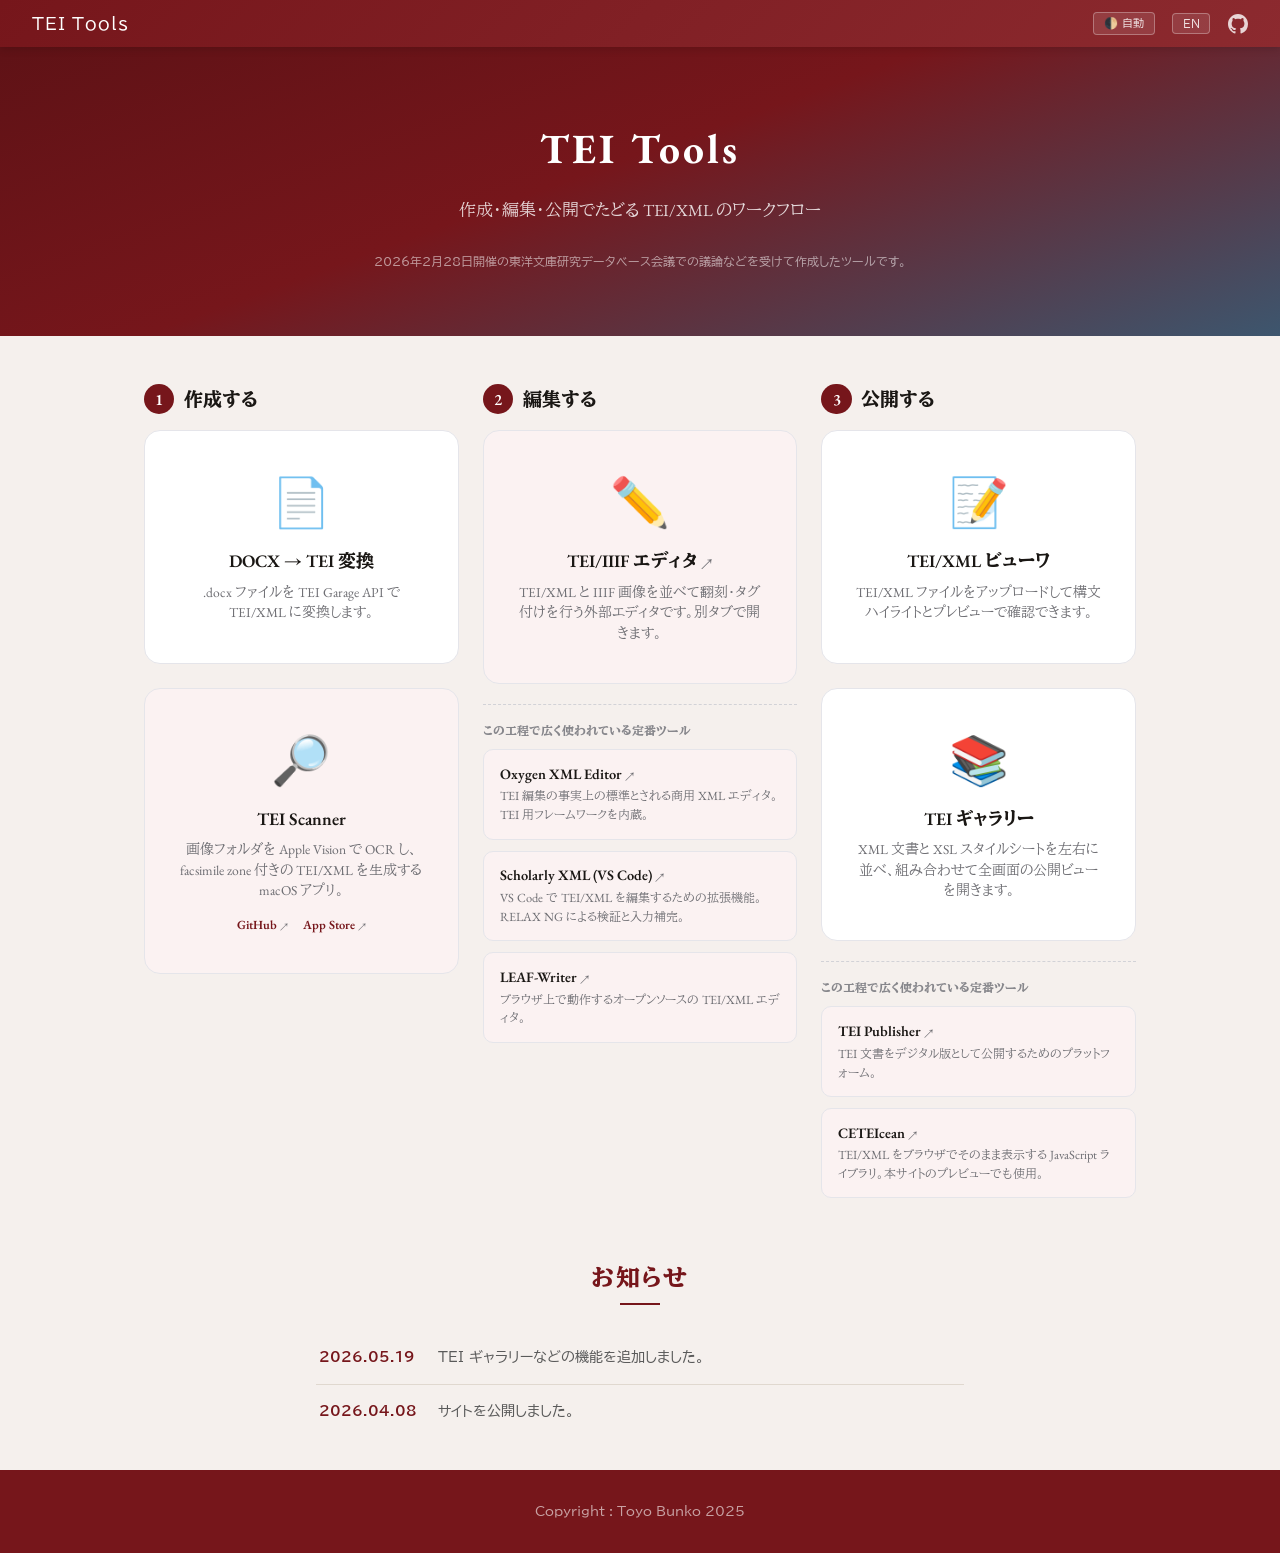
==== commit 2f4680cd: "Apply Toyo Bunko brand palette and BIZ UD / EB Garamond fonts Minimal brand alignment (static-CSS ar" ====
--- a/docs/index.html
+++ b/docs/index.html
@@ -14,55 +14,150 @@
 <meta property="og:url" content="https://toyo-bunko.github.io/tei-tools/">
 <meta property="og:site_name" content="TEI Tools">
 <meta property="og:locale" content="ja_JP">
+<meta property="og:image" content="https://toyo-bunko.github.io/tei-tools/og-image.png">
+<meta property="og:image:width" content="1200">
+<meta property="og:image:height" content="630">
+<meta property="og:image:alt" content="TEI Tools — TEI/XML のための変換・可視化ツール">
 <!-- Twitter Card -->
-<meta name="twitter:card" content="summary">
+<meta name="twitter:card" content="summary_large_image">
+<meta name="twitter:image" content="https://toyo-bunko.github.io/tei-tools/og-image.png">
+<meta name="twitter:image:alt" content="TEI Tools — TEI/XML のための変換・可視化ツール">
 <meta name="twitter:title" content="TEI Tools — TEI/XML のための変換・可視化ツール">
 <meta name="twitter:description" content="DOCX から TEI/XML への変換や、TEI/XML ファイルの可視化を行うブラウザツール。">
 <link rel="icon" href="favicon.ico">
+<link rel="preconnect" href="https://fonts.googleapis.com">
+<link rel="preconnect" href="https://fonts.gstatic.com" crossorigin>
+<link href="https://fonts.googleapis.com/css2?family=BIZ+UDPGothic:wght@400;700&family=BIZ+UDPMincho:wght@400;700&family=EB+Garamond:ital,wght@0,400..700;1,400..700&display=swap" rel="stylesheet">
 <link rel="stylesheet" href="style.css">
 </head>
 <body>
 
-<a href="https://github.com/toyo-bunko/tei-tools" target="_blank" rel="noopener" class="github-link" aria-label="View on GitHub">
-  <svg width="20" height="20" viewBox="0 0 16 16" fill="currentColor" aria-hidden="true">
-    <path d="M8 0C3.58 0 0 3.58 0 8c0 3.54 2.29 6.53 5.47 7.59.4.07.55-.17.55-.38 0-.19-.01-.82-.01-1.49-2.01.37-2.53-.49-2.69-.94-.09-.23-.48-.94-.82-1.13-.28-.15-.68-.52-.01-.53.63-.01 1.08.58 1.23.82.72 1.21 1.87.87 2.33.66.07-.52.28-.87.51-1.07-1.78-.2-3.64-.89-3.64-3.95 0-.87.31-1.59.82-2.15-.08-.2-.36-1.02.08-2.12 0 0 .67-.21 2.2.82.64-.18 1.32-.27 2-.27.68 0 1.36.09 2 .27 1.53-1.04 2.2-.82 2.2-.82.44 1.1.16 1.92.08 2.12.51.56.82 1.27.82 2.15 0 3.07-1.87 3.75-3.65 3.95.29.25.54.73.54 1.48 0 1.07-.01 1.93-.01 2.2 0 .21.15.46.55.38A8.01 8.01 0 0016 8c0-4.42-3.58-8-8-8z"/>
-  </svg>
-</a>
+<!-- GitHub link · site header · footer: injected by js/shared/common.js → renderChrome() -->
 
-<header class="site-header">
-  <a href="index.html" class="site-title">TEI Tools</a>
-  <nav class="site-nav">
-    <a href="convert.html" data-i18n="modeConvert">DOCX → TEI 変換</a>
-    <a href="viewer.html" data-i18n="modeViewer">TEI/XML ビューワ</a>
-    <button class="theme-btn" id="themeBtn">Auto</button>
-    <button class="lang-btn" id="langBtn">EN</button>
-  </nav>
-</header>
-
-<p class="subtitle" data-i18n="landingSubtitle">TEI/XML のための変換・可視化ツール</p>
+<section class="hero">
+  <div class="hero-inner">
+    <h1 class="hero-title">TEI Tools</h1>
+    <p class="hero-desc" data-i18n="landingSubtitle">作成・編集・公開でたどる TEI/XML のワークフロー</p>
+    <p class="hero-credit" data-i18n="landingCredit">2026年2月28日開催の東洋文庫研究データベース会議での議論などを受けて作成したツールです。</p>
+  </div>
+</section>
 
 <div class="main-content">
-  <div class="landing-cards">
+  <div class="process-flow">
 
-    <a class="landing-card" href="convert.html">
-      <div class="landing-card-icon">📄</div>
-      <h2 data-i18n="modeConvert">DOCX → TEI 変換</h2>
-      <p data-i18n="convertDesc">.docx ファイルを TEI Garage API で TEI/XML に変換します。</p>
-    </a>
+    <section class="process-step">
+      <div class="process-head">
+        <span class="process-num">1</span>
+        <h2 data-i18n="procCreate">作成する</h2>
+      </div>
+      <div class="landing-cards">
+        <a class="landing-card" href="convert.html">
+          <div class="landing-card-icon">📄</div>
+          <h3 data-i18n="modeConvert">DOCX → TEI 変換</h3>
+          <p data-i18n="convertDesc">.docx ファイルを TEI Garage API で TEI/XML に変換します。</p>
+        </a>
 
-    <a class="landing-card" href="viewer.html">
-      <div class="landing-card-icon">📝</div>
-      <h2 data-i18n="modeViewer">TEI/XML ビューワ</h2>
-      <p data-i18n="viewerDesc">TEI/XML ファイルをアップロードして構文ハイライトとプレビューで確認できます。</p>
-    </a>
+        <div class="landing-card landing-card-static landing-card-ext">
+          <div class="landing-card-icon">🔎</div>
+          <h3>TEI Scanner</h3>
+          <p data-i18n="toolScannerDesc">画像フォルダを Apple Vision で OCR し、facsimile zone 付きの TEI/XML を生成する macOS アプリ。</p>
+          <div class="tool-links">
+            <a href="https://github.com/nakamura196/tei-scanner" target="_blank" rel="noopener">GitHub <span class="ext-mark" aria-hidden="true">↗</span></a>
+            <a href="https://apps.apple.com/app/tei-scanner/id6767927793" target="_blank" rel="noopener">App Store <span class="ext-mark" aria-hidden="true">↗</span></a>
+          </div>
+        </div>
+      </div>
+    </section>
+
+    <section class="process-step">
+      <div class="process-head">
+        <span class="process-num">2</span>
+        <h2 data-i18n="procEdit">編集する</h2>
+      </div>
+      <div class="landing-cards">
+        <a class="landing-card landing-card-ext" href="https://tei-iiif-editor.vercel.app/ja" target="_blank" rel="noopener">
+          <div class="landing-card-icon">✏️</div>
+          <h3 data-i18n="modeEditor">TEI/IIIF エディタ <span class="ext-mark" aria-hidden="true">↗</span></h3>
+          <p data-i18n="editorDesc">TEI/XML と IIIF 画像を並べて翻刻・タグ付けを行う外部エディタです。別タブで開きます。</p>
+        </a>
+      </div>
+      <div class="step-tools">
+        <p class="step-tools-label" data-i18n="toolsStepLabel">この工程で広く使われている定番ツール</p>
+        <div class="tool-grid">
+          <a class="tool-card" href="https://www.oxygenxml.com/" target="_blank" rel="noopener">
+            <h3>Oxygen XML Editor <span class="ext-mark" aria-hidden="true">↗</span></h3>
+            <p data-i18n="toolOxygenDesc">TEI 編集の事実上の標準とされる商用 XML エディタ。TEI 用フレームワークを内蔵。</p>
+          </a>
+          <a class="tool-card" href="https://marketplace.visualstudio.com/items?itemName=raffazizzi.sxml" target="_blank" rel="noopener">
+            <h3>Scholarly XML (VS Code) <span class="ext-mark" aria-hidden="true">↗</span></h3>
+            <p data-i18n="toolSxmlDesc">VS Code で TEI/XML を編集するための拡張機能。RELAX NG による検証と入力補完。</p>
+          </a>
+          <a class="tool-card" href="https://leaf-writer.leaf-vre.org/" target="_blank" rel="noopener">
+            <h3>LEAF-Writer <span class="ext-mark" aria-hidden="true">↗</span></h3>
+            <p data-i18n="toolLeafDesc">ブラウザ上で動作するオープンソースの TEI/XML エディタ。</p>
+          </a>
+        </div>
+      </div>
+    </section>
+
+    <section class="process-step">
+      <div class="process-head">
+        <span class="process-num">3</span>
+        <h2 data-i18n="procPublish">公開する</h2>
+      </div>
+      <div class="landing-cards">
+        <a class="landing-card" href="viewer.html">
+          <div class="landing-card-icon">📝</div>
+          <h3 data-i18n="modeViewer">TEI/XML ビューワ</h3>
+          <p data-i18n="viewerDesc">TEI/XML ファイルをアップロードして構文ハイライトとプレビューで確認できます。</p>
+        </a>
+
+        <!-- XSL ギャラリーは TEI ギャラリーと機能重複のため一時的に非表示（ファイルは保持）
+        <a class="landing-card" href="examples.html">
+          <div class="landing-card-icon">🎨</div>
+          <h3 data-i18n="modeExamples">XSL ギャラリー</h3>
+          <p data-i18n="examplesDesc">プロジェクト別の TEI 変換サンプルと、ダウンロードして使える XSL スタイルシート集。OCR 結果フォルダや公開済み XML も可視化できます。</p>
+        </a>
+        -->
+
+        <a class="landing-card" href="publisher.html">
+          <div class="landing-card-icon">📚</div>
+          <h3 data-i18n="modePublisher">TEI ギャラリー</h3>
+          <p data-i18n="publisherDesc">XML 文書と XSL スタイルシートを左右に並べ、組み合わせて全画面の公開ビューを開きます。</p>
+        </a>
+      </div>
+      <div class="step-tools">
+        <p class="step-tools-label" data-i18n="toolsStepLabel">この工程で広く使われている定番ツール</p>
+        <div class="tool-grid">
+          <a class="tool-card" href="https://teipublisher.com/" target="_blank" rel="noopener">
+            <h3>TEI Publisher <span class="ext-mark" aria-hidden="true">↗</span></h3>
+            <p data-i18n="toolTeipubDesc">TEI 文書をデジタル版として公開するためのプラットフォーム。</p>
+          </a>
+          <a class="tool-card" href="https://github.com/TEIC/CETEIcean" target="_blank" rel="noopener">
+            <h3>CETEIcean <span class="ext-mark" aria-hidden="true">↗</span></h3>
+            <p data-i18n="toolCeteiceanDesc">TEI/XML をブラウザでそのまま表示する JavaScript ライブラリ。本サイトのプレビューでも使用。</p>
+          </a>
+        </div>
+      </div>
+    </section>
 
   </div>
+
+  <section class="news-section">
+    <h2 class="news-title" data-i18n="newsTitle">お知らせ</h2>
+    <ul class="news-list">
+      <li class="news-item">
+        <time class="news-date" datetime="2026-05-19">2026.05.19</time>
+        <span class="news-text" data-i18n="news20260519">TEI ギャラリーなどの機能を追加しました。</span>
+      </li>
+      <li class="news-item">
+        <time class="news-date" datetime="2026-04-08">2026.04.08</time>
+        <span class="news-text" data-i18n="news20260408">サイトを公開しました。</span>
+      </li>
+    </ul>
+  </section>
 </div>
 
-<footer class="site-footer" data-i18n="siteFooter">
-  Copyright : Toyo Bunko 2025
-</footer>
-
-<script src="common.js"></script>
+<script src="js/shared/common.js"></script>
 </body>
 </html>
--- a/docs/style.css
+++ b/docs/style.css
@@ -0,0 +1,1445 @@
+/* ====================================================================
+   Design tokens — a scholarly, slate + serif palette.
+   Light values live in :root; .dark (further down) redefines them.
+   ==================================================================== */
+:root {
+  /* Toyo Bunko brand (臙脂 enji #76161b on warm cream). See @toyo/design-system. */
+  --primary:       #76161b;   /* 臙脂 — header / footer / headings */
+  --primary-dark:  #5f1216;
+  --primary-mid:   #8c2a2f;
+  --accent:        #76161b;   /* enji — links, borders, accents */
+  --accent-light:  #8c2a2f;
+  --accent-fill:   #76161b;   /* solid backgrounds that carry white text */
+  --accent-wash:   #fbf2f2;   /* faint enji tint behind external-link cards */
+  --text:          #1a1714;
+  --text-light:    #5a5a5a;
+  --text-muted:    #8a857c;
+  --border:        #e0d8cf;
+  --bg:            #f5f0ed;
+  --bg-alt:        #ece4dd;
+  --card:          #ffffff;
+  --font-serif: "EB Garamond", "BIZ UDPMincho", "Hiragino Mincho ProN", "Yu Mincho", serif;
+  --font-sans:  "BIZ UDPGothic", "Hiragino Kaku Gothic ProN", "Hiragino Sans", Meiryo, sans-serif;
+}
+
+*, *::before, *::after { box-sizing: border-box; margin: 0; padding: 0; }
+
+body {
+  font-family: var(--font-serif);
+  background: var(--bg);
+  color: var(--text);
+  min-height: 100vh;
+  display: flex;
+  flex-direction: column;
+  align-items: center;
+  padding: 0;
+}
+button, input, select, textarea { font-family: var(--font-sans); }
+
+/* ---- shared header — slate band ---- */
+.site-header {
+  width: 100%;
+  background: linear-gradient(135deg, var(--primary) 0%, var(--primary-mid) 100%);
+  padding: .75rem 2rem;
+  display: flex;
+  align-items: center;
+  justify-content: space-between;
+  gap: 1rem;
+  position: sticky;
+  top: 0;
+  z-index: 100;
+  box-shadow: 0 2px 8px rgba(0,0,0,.15);
+}
+.site-title {
+  font-family: var(--font-sans);
+  font-size: 1.05rem;
+  font-weight: 500;
+  letter-spacing: .05em;
+  color: #fff;
+  text-decoration: none;
+  white-space: nowrap;
+}
+.site-title:hover { color: rgba(255,255,255,.7); }
+.site-nav {
+  display: flex;
+  align-items: center;
+  gap: 1.1rem;
+}
+.site-nav a {
+  font-family: var(--font-sans);
+  font-size: .85rem;
+  color: rgba(255,255,255,.8);
+  text-decoration: none;
+  font-weight: 500;
+  white-space: nowrap;
+}
+.site-nav a:hover { color: #fff; }
+.site-nav-github { display: flex; align-items: center; }
+
+.lang-btn {
+  font-family: var(--font-sans);
+  font-size: .7rem;
+  font-weight: 500;
+  padding: .25rem .6rem;
+  border: 1px solid rgba(255,255,255,.3);
+  border-radius: 4px;
+  background: rgba(255,255,255,.1);
+  color: rgba(255,255,255,.85);
+  cursor: pointer;
+  transition: background .15s;
+}
+.lang-btn:hover { background: rgba(255,255,255,.22); }
+.lang-btn:active { transform: scale(.97); }
+
+.page-title {
+  font-size: 1.6rem;
+  font-weight: 600;
+  color: var(--primary);
+  letter-spacing: .04em;
+  text-align: center;
+  margin: 2.4rem 0 .3rem;
+  padding: 0 1rem;
+}
+
+.subtitle {
+  font-size: .85rem;
+  color: #86868b;
+  margin: 2rem 0 1.5rem;
+  text-align: center;
+  padding: 0 1rem;
+}
+.page-title + .subtitle {
+  margin-top: .3rem;
+}
+.subtitle a { color: #86868b; }
+
+/* ---- landing: hero band ---- */
+.hero {
+  width: 100%;
+  background: linear-gradient(160deg, var(--primary-dark) 0%, var(--primary) 45%, #3d566e 100%);
+  color: #fff;
+  text-align: center;
+  padding: 4.5rem 2rem 4rem;
+}
+.hero-inner { max-width: 720px; margin: 0 auto; }
+.hero-title {
+  font-size: 2.6rem;
+  font-weight: 700;
+  letter-spacing: .08em;
+  line-height: 1.4;
+  margin-bottom: 1.1rem;
+}
+.hero-desc {
+  font-size: 1.05rem;
+  line-height: 1.9;
+  color: rgba(255,255,255,.82);
+  max-width: 540px;
+  margin: 0 auto;
+}
+.hero-credit {
+  font-family: var(--font-sans);
+  font-size: .78rem;
+  line-height: 1.7;
+  color: rgba(255,255,255,.55);
+  max-width: 540px;
+  margin: 1.5rem auto 0;
+}
+
+/* ---- landing: news / お知らせ ---- */
+.news-section {
+  max-width: 680px;
+  margin: 4rem auto 0;
+  padding: 0 1rem;
+}
+.news-title {
+  display: block;
+  text-align: center;
+  font-size: 1.5rem;
+  font-weight: 600;
+  color: var(--primary);
+  letter-spacing: .06em;
+  padding-bottom: .7rem;
+  margin-bottom: 1.6rem;
+  position: relative;
+}
+.news-title::after {
+  content: "";
+  position: absolute;
+  left: 50%;
+  bottom: 0;
+  transform: translateX(-50%);
+  width: 40px;
+  height: 2px;
+  background: var(--accent);
+}
+.news-list { list-style: none; }
+.news-item {
+  display: flex;
+  gap: 1.25rem;
+  align-items: baseline;
+  padding: .9rem .2rem;
+  border-bottom: 1px solid var(--border);
+  font-family: var(--font-sans);
+  font-size: .9rem;
+}
+.news-item:last-child { border-bottom: none; }
+.news-date {
+  flex: none;
+  min-width: 6.2rem;
+  color: var(--accent);
+  font-weight: 600;
+  font-size: .85rem;
+  font-variant-numeric: tabular-nums;
+}
+.news-text { color: var(--text-light); line-height: 1.7; }
+
+.note-box {
+  max-width: 700px;
+  margin: 0 auto 1.5rem;
+  padding: .9rem 1.2rem;
+  background: #fef9e7;
+  border: 1px solid #f0d97a;
+  border-radius: 8px;
+  font-size: .85rem;
+  line-height: 1.6;
+  color: #5a4e2f;
+}
+.note-box a { color: #7a6a2f; }
+
+/* ---- main content ---- */
+.main-content {
+  flex: 1;
+  width: 100%;
+  max-width: 860px;
+  padding: 0 1.5rem 2rem;
+}
+
+/* ---- landing process flow ---- */
+/* Desktop: the 3 steps sit side by side. Stacks to one column below 820px
+   (see media query) so phones / small tablets read it top-to-bottom. */
+.main-content:has(.process-flow) { max-width: 1040px; }
+.process-flow {
+  display: grid;
+  grid-template-columns: repeat(3, 1fr);
+  gap: 1.5rem;
+  margin-top: 3rem;
+  align-items: start;
+}
+.process-head {
+  display: flex;
+  align-items: center;
+  flex-wrap: wrap;
+  gap: .6rem;
+  margin-bottom: 1rem;
+}
+.process-num {
+  flex: none;
+  display: inline-flex;
+  align-items: center;
+  justify-content: center;
+  width: 1.9rem;
+  height: 1.9rem;
+  border-radius: 50%;
+  background: var(--accent-fill);
+  color: #fff;
+  font-size: 1rem;
+  font-weight: 600;
+}
+.process-head h2 { font-size: 1.2rem; font-weight: 600; }
+.ext-mark { font-size: .8em; color: #6e6e73; }
+
+/* ---- landing page cards ---- */
+.landing-cards {
+  display: grid;
+  grid-template-columns: repeat(auto-fit, minmax(260px, 1fr));
+  gap: 1.5rem;
+}
+.landing-card {
+  display: flex;
+  flex-direction: column;
+  align-items: center;
+  text-align: center;
+  padding: 2.5rem 2rem;
+  background: #fff;
+  border: 1px solid #e5e5ea;
+  border-radius: 16px;
+  text-decoration: none;
+  color: inherit;
+  transition: transform .15s, box-shadow .15s, border-color .15s;
+}
+a.landing-card:hover {
+  transform: translateY(-2px);
+  box-shadow: 0 8px 24px rgba(0,0,0,.08);
+  border-color: var(--accent);
+}
+.landing-card-icon { font-size: 3rem; margin-bottom: 1rem; }
+.landing-card h3 { font-size: 1.1rem; font-weight: 600; margin-bottom: .6rem; }
+.landing-card p { font-size: .85rem; color: #6e6e73; line-height: 1.5; }
+/* a card that is not itself a link (holds its own links, e.g. TEI Scanner) */
+.landing-card .tool-links { justify-content: center; margin-top: 1rem; }
+/* external destinations (open in a new tab) get a faint blue wash — the
+   site's "link / info" tint (cf. .pub-badge); white cards are this site's
+   own pages. Blue reads as "link out", not "disabled" (which grey implies). */
+.landing-card-ext { background: var(--accent-wash); }
+a.landing-card-ext:hover { background: #fff; }
+
+/* ---- per-step established tools ---- */
+.step-tools {
+  margin-top: 1.25rem;
+  padding-top: 1.1rem;
+  border-top: 1px dashed #d2d2d7;
+}
+.step-tools-label {
+  font-size: .76rem;
+  font-weight: 600;
+  color: #86868b;
+  margin-bottom: .65rem;
+}
+.tool-grid {
+  display: grid;
+  grid-template-columns: 1fr;
+  gap: .7rem;
+}
+.tool-card {
+  display: block;
+  padding: .85rem 1rem;
+  background: var(--accent-wash);
+  border: 1px solid #e5e5ea;
+  border-radius: 10px;
+  text-decoration: none;
+  color: inherit;
+  transition: background .15s, border-color .15s, box-shadow .15s;
+}
+a.tool-card:hover {
+  background: #fff;
+  border-color: var(--accent);
+  box-shadow: 0 4px 16px rgba(0,0,0,.06);
+}
+.tool-card h3 { font-size: .9rem; font-weight: 600; margin-bottom: .3rem; }
+.tool-card p { font-size: .78rem; color: #6e6e73; line-height: 1.5; }
+/* a tool with more than one destination (e.g. GitHub + App Store) */
+.tool-links {
+  display: flex;
+  flex-wrap: wrap;
+  gap: .35rem .9rem;
+  margin-top: .55rem;
+}
+.tool-links a {
+  font-size: .78rem;
+  font-weight: 600;
+  color: var(--accent);
+  text-decoration: none;
+}
+.tool-links a:hover { text-decoration: underline; }
+
+/* ---- drop zone ---- */
+.dropzone {
+  border: 2px dashed #c7c7cc;
+  border-radius: 16px;
+  background: #fff;
+  padding: 3rem 2rem;
+  text-align: center;
+  cursor: pointer;
+  transition: border-color .2s, background .2s;
+}
+.dropzone.dragover { border-color: var(--accent); background: #f0f4ff; }
+.dropzone.has-file { border-color: #34c759; background: #f0faf3; }
+.dropzone-icon { font-size: 2.5rem; margin-bottom: .8rem; }
+.dropzone-text { font-size: .95rem; color: #6e6e73; line-height: 1.6; }
+.dropzone-text strong { color: #1d1d1f; }
+.file-name {
+  margin-top: .8rem;
+  font-size: .9rem;
+  font-weight: 500;
+  color: #1d1d1f;
+  word-break: break-all;
+}
+.file-input { display: none; }
+
+/* ---- sample button ---- */
+.sample-link {
+  display: block;
+  text-align: center;
+  margin-top: .6rem;
+  font-size: .78rem;
+  color: #6e6e73;
+  cursor: pointer;
+  text-decoration: underline;
+  background: none;
+  border: none;
+}
+.sample-link:hover { color: var(--accent); }
+.sample-link:active { transform: none; }
+
+/* ---- buttons ---- */
+.actions {
+  display: flex;
+  justify-content: center;
+  gap: .8rem;
+  margin-top: 1.2rem;
+}
+button {
+  font-size: .9rem;
+  font-weight: 500;
+  border: none;
+  border-radius: 10px;
+  padding: .7rem 1.8rem;
+  cursor: pointer;
+  transition: opacity .15s, transform .1s;
+}
+button:active { transform: scale(.97); }
+button:disabled { opacity: .4; cursor: not-allowed; }
+.btn-primary { background: var(--accent-fill); color: #fff; }
+.btn-secondary { background: #e8e8ed; color: #1d1d1f; }
+
+/* ---- progress ---- */
+.progress { display: none; margin-top: 1.2rem; text-align: center; }
+.progress.active { display: block; }
+.spinner {
+  width: 28px; height: 28px;
+  border: 3px solid #e8e8ed;
+  border-top-color: var(--accent);
+  border-radius: 50%;
+  animation: spin .7s linear infinite;
+  margin: 0 auto .6rem;
+}
+@keyframes spin { to { transform: rotate(360deg); } }
+.progress-text { font-size: .85rem; color: #6e6e73; }
+
+/* ---- error ---- */
+.error {
+  display: none;
+  margin-top: 1rem;
+  padding: .8rem 1rem;
+  background: #fff0f0;
+  border: 1px solid #ff3b30;
+  border-radius: 10px;
+  color: #ff3b30;
+  font-size: .85rem;
+}
+.error.active { display: block; }
+
+/* ---- result ---- */
+.result { display: none; margin-top: 1.5rem; }
+.result.active { display: block; }
+.result-header {
+  display: flex;
+  justify-content: space-between;
+  align-items: center;
+  margin-bottom: .6rem;
+  flex-wrap: wrap;
+  gap: .5rem;
+}
+.result-header h2 { font-size: 1rem; font-weight: 600; }
+.result-actions { display: flex; gap: .5rem; }
+.result-actions button { font-size: .8rem; padding: .45rem 1rem; }
+
+/* ---- XML code view ---- */
+.xml-preview {
+  background: #1d1d1f;
+  color: #e8e8ed;
+  border-radius: 12px;
+  padding: 1.2rem;
+  overflow: auto;
+  max-height: 520px;
+  font-family: "SF Mono", "Fira Code", "Cascadia Code", Menlo, Consolas, monospace;
+  font-size: .8rem;
+  line-height: 1.55;
+  white-space: pre;
+  tab-size: 2;
+}
+.xml-preview .tag { color: #ff7ab2; }
+.xml-preview .attr-name { color: #6bdfff; }
+.xml-preview .attr-val { color: #ffa14f; }
+.xml-preview .comment { color: #7f8c8d; font-style: italic; }
+.xml-preview .decl { color: #b4d273; }
+
+/* ---- tab switcher ---- */
+.tabs {
+  display: flex;
+  gap: 0;
+  margin-bottom: .6rem;
+}
+.tab-btn {
+  font-size: .85rem;
+  font-weight: 500;
+  padding: .5rem 1.2rem;
+  border: 1px solid #d2d2d7;
+  background: #f5f5f7;
+  color: #6e6e73;
+  cursor: pointer;
+  transition: background .15s, color .15s;
+}
+.tab-btn:first-child { border-radius: 8px 0 0 8px; }
+.tab-btn:last-child  { border-radius: 0 8px 8px 0; }
+.tab-btn.active {
+  background: var(--accent-fill);
+  color: #fff;
+  border-color: var(--accent-fill);
+}
+.tab-panel { display: none; }
+.tab-panel.active { display: block; }
+
+/* ---- TEI preview ---- */
+.tei-preview {
+  background: #fff;
+  border: 1px solid #d2d2d7;
+  border-radius: 12px;
+  padding: 1.5rem 2rem;
+  overflow: auto;
+  max-height: 520px;
+  font-family: Georgia, "Times New Roman", serif;
+  font-size: 1rem;
+  line-height: 1.7;
+  color: #1d1d1f;
+}
+
+/* CETEIcean element styles */
+.tei-preview tei-tei { display: block; }
+.tei-preview tei-teiheader { display: none; }
+.tei-preview tei-text { display: block; }
+.tei-preview tei-front { display: block; margin-bottom: 1.5em; }
+.tei-preview tei-body { display: block; }
+.tei-preview tei-back { display: block; }
+.tei-preview tei-div { display: block; margin-bottom: 1em; }
+.tei-preview tei-head {
+  display: block;
+  font-weight: bold;
+  margin: 1em 0 .5em;
+}
+.tei-preview tei-body > tei-div > tei-head { font-size: 1.5em; }
+.tei-preview tei-div > tei-div > tei-head { font-size: 1.3em; }
+.tei-preview tei-div > tei-div > tei-div > tei-head { font-size: 1.15em; }
+.tei-preview tei-p {
+  display: block;
+  margin: .6em 0;
+  text-align: justify;
+}
+.tei-preview tei-hi[rend~="bold"] { font-weight: bold; }
+.tei-preview tei-hi[rend~="italic"] { font-style: italic; }
+.tei-preview tei-hi[rend~="underline"] { text-decoration: underline; }
+.tei-preview tei-list {
+  display: block;
+  margin: .8em 0 .8em 1.5em;
+  padding: 0;
+}
+.tei-preview tei-list[rend="bulleted"] { list-style-type: disc; }
+.tei-preview tei-list[rend="numbered"] { list-style-type: decimal; }
+.tei-preview tei-item { display: list-item; margin: .3em 0; }
+.tei-preview tei-table {
+  display: table;
+  border-collapse: collapse;
+  margin: 1em 0;
+  width: 100%;
+}
+.tei-preview tei-row { display: table-row; }
+.tei-preview tei-cell {
+  display: table-cell;
+  border: 1px solid #d2d2d7;
+  padding: .4em .6em;
+}
+.tei-preview tei-titlepage {
+  display: block;
+  text-align: center;
+  margin-bottom: 2em;
+}
+.tei-preview tei-titlepart[type="Title"] {
+  display: block;
+  font-size: 1.8em;
+  font-weight: bold;
+  margin: .5em 0;
+}
+.tei-preview tei-docauthor { display: block; text-align: center; }
+.tei-preview tei-doctitle { display: block; text-align: center; }
+.tei-preview tei-note {
+  display: inline;
+  font-size: .8em;
+  color: var(--accent);
+  cursor: pointer;
+  position: relative;
+}
+.tei-preview tei-note::before {
+  content: "[" attr(n) "]";
+  vertical-align: super;
+}
+.tei-preview tei-note > * { display: none; }
+.tei-preview tei-note:hover > * {
+  display: block;
+  position: absolute;
+  bottom: 1.5em;
+  left: 0;
+  background: #1d1d1f;
+  color: #fff;
+  padding: .6em .8em;
+  border-radius: 8px;
+  font-size: .9rem;
+  line-height: 1.5;
+  white-space: normal;
+  min-width: 200px;
+  max-width: 350px;
+  z-index: 10;
+  cursor: default;
+  box-shadow: 0 4px 12px rgba(0,0,0,.25);
+}
+.tei-preview tei-figure { display: block; text-align: center; margin: 1em 0; }
+.tei-preview tei-graphic { display: block; }
+.tei-preview tei-lb::after { content: "\a"; white-space: pre; }
+.tei-preview tei-l { display: block; }
+.tei-preview tei-lg { display: block; margin: 1em 0; }
+.tei-preview tei-q::before { content: "\201C"; }
+.tei-preview tei-q::after { content: "\201D"; }
+.tei-preview tei-emph { font-style: italic; }
+.tei-preview tei-ref { color: var(--accent); text-decoration: underline; cursor: pointer; }
+.tei-preview tei-bibl { display: block; margin: .5em 0; padding-left: 2em; text-indent: -2em; }
+.tei-preview tei-listbibl { display: block; margin: 1em 0; }
+.tei-preview tei-closer { display: block; margin-top: 1em; }
+.tei-preview tei-opener { display: block; margin-bottom: 1em; }
+.tei-preview tei-salute { display: block; }
+.tei-preview tei-signed { display: block; text-align: right; }
+.tei-preview tei-dateline { display: block; }
+.tei-preview tei-ab { display: block; margin: 1em 0; }
+.tei-preview tei-seg { display: inline; }
+.tei-preview tei-fw { display: none; }
+.tei-preview tei-pb {
+  display: block;
+  border-top: 1px dashed #d2d2d7;
+  color: #86868b;
+  font-size: .8em;
+  padding-top: .3em;
+  margin: 1em 0;
+}
+.tei-preview tei-pb::before { content: "[p. " attr(n) "]"; }
+
+/* ---- examples page: section headings ---- */
+.section-title {
+  font-size: 1.05rem;
+  font-weight: 600;
+  margin: 2rem 0 .9rem;
+}
+.section-title:first-child { margin-top: 0; }
+
+/* ---- examples page: XSL catalog ---- */
+.xsl-catalog {
+  display: grid;
+  grid-template-columns: repeat(auto-fill, minmax(260px, 1fr));
+  gap: 1rem;
+}
+.xsl-card {
+  display: flex;
+  flex-direction: column;
+  gap: .55rem;
+  padding: 1.1rem 1.2rem;
+  background: #fff;
+  border: 1px solid #e5e5ea;
+  border-radius: 12px;
+  cursor: pointer;
+  transition: border-color .15s, box-shadow .15s;
+}
+.xsl-card:hover { border-color: var(--accent); }
+.xsl-card.selected {
+  border-color: var(--accent);
+  box-shadow: 0 0 0 2px rgba(0,113,227,.25);
+}
+.xsl-card-head {
+  display: flex;
+  align-items: center;
+  justify-content: space-between;
+  gap: .5rem;
+}
+.xsl-card-head h3 { font-size: .95rem; font-weight: 600; }
+.xsl-badge {
+  flex: none;
+  font-size: .68rem;
+  font-weight: 500;
+  padding: .15rem .5rem;
+  border-radius: 999px;
+  background: var(--accent-wash);
+  color: var(--accent);
+  white-space: nowrap;
+}
+.xsl-card-desc {
+  font-size: .82rem;
+  line-height: 1.6;
+  color: #6e6e73;
+  flex: 1;
+}
+.xsl-card-actions {
+  display: flex;
+  flex-wrap: wrap;
+  align-items: center;
+  gap: .5rem;
+}
+.xsl-card-actions .btn-primary,
+.xsl-card-actions .btn-secondary {
+  font-size: .78rem;
+  padding: .4rem .9rem;
+}
+.xsl-path {
+  width: 100%;
+  font-size: .7rem;
+  color: #aeaeb2;
+  font-family: "SF Mono", Menlo, Consolas, monospace;
+}
+
+/* anchors styled as buttons (download / open-in-tab) */
+a.btn-primary, a.btn-secondary {
+  display: inline-block;
+  text-decoration: none;
+  border-radius: 10px;
+  padding: .7rem 1.8rem;
+  font-family: var(--font-sans);
+  font-size: .9rem;
+  font-weight: 500;
+}
+.result-actions a.btn-secondary { font-size: .8rem; padding: .45rem 1rem; }
+
+/* ---- examples page: input controls ---- */
+.input-extra {
+  display: flex;
+  align-items: center;
+  flex-wrap: wrap;
+  gap: .6rem .9rem;
+  margin-top: .8rem;
+}
+.input-extra .file-input { display: none; }
+.input-extra .btn-secondary { font-size: .82rem; padding: .5rem 1rem; }
+.input-hint { font-size: .78rem; color: #86868b; }
+
+/* ---- examples page: result ---- */
+.applied-xsl {
+  align-self: center;
+  margin-right: .3rem;
+  font-size: .8rem;
+  color: #6e6e73;
+}
+.render-frame {
+  width: 100%;
+  min-height: 360px;
+  border: 1px solid #d2d2d7;
+  border-radius: 12px;
+  background: #fff;
+}
+
+/* ---- publisher: two-pane layout ---- */
+/* Wider layout with slimmer side margins, to fit more of both lists. */
+.main-content:has(.publisher) {
+  max-width: none;
+  padding-left: 1rem;
+  padding-right: 1rem;
+}
+
+/* ---- publisher: numbered step head (shared by the two panes and the open bar) ---- */
+.pub-pane-head {
+  display: flex;
+  align-items: center;
+  gap: .55rem;
+  margin-bottom: .55rem;
+}
+.pub-pane-headtext { min-width: 0; }
+.pub-pane-hint {
+  font-size: .76rem;
+  color: #86868b;
+  line-height: 1.45;
+  font-weight: 400;
+  margin-left: .25rem;
+}
+
+/* number badge in every step head */
+.pub-pane-num {
+  flex: none;
+  display: inline-flex;
+  align-items: center;
+  justify-content: center;
+  width: 1.5rem;
+  height: 1.5rem;
+  border-radius: 50%;
+  background: var(--accent-fill);
+  color: #fff;
+  font-size: .82rem;
+  font-weight: 700;
+}
+
+.publisher {
+  display: grid;
+  /* minmax(0, 1fr) — the explicit 0 minimum prevents a long unbreakable
+     title or chip from inflating its column past the viewport, which
+     otherwise causes horizontal overflow at narrow widths. */
+  grid-template-columns: minmax(0, 1fr) minmax(0, 1fr);
+  gap: 1.25rem;
+}
+.pub-pane {
+  background: #fff;
+  border: 1px solid #e5e5ea;
+  border-radius: 12px;
+  padding: 1.1rem 1.2rem;
+  min-width: 0;
+  transition: border-color .15s, box-shadow .15s;
+}
+.pub-pane.active { border-color: var(--accent); box-shadow: 0 0 0 3px rgba(0,113,227,.12); }
+.pub-pane.done .pub-pane-num { background: #1a7f37; }
+.pub-pane-title {
+  display: flex;
+  align-items: baseline;
+  flex-wrap: wrap;
+  gap: .4rem;
+  font-size: 1rem;
+  font-weight: 600;
+  margin: 0;
+  min-width: 0;
+}
+.pane-count { color: #86868b; font-weight: 400; font-size: .85rem; }
+/* Controls block: filter input + facets, grouped visually so the user
+   reads them as one "narrow this list" tool before scanning the cards. */
+.pub-filter {
+  display: flex;
+  align-items: center;
+  gap: .5rem;
+  margin: 0 0 .5rem;
+}
+.pub-filter input[type="search"] {
+  flex: 1;
+  min-width: 0;
+  font-size: .85rem;
+  padding: .45rem .65rem;
+  border: 1px solid #e5e5ea;
+  border-radius: 7px;
+  background: #fff;
+  -webkit-appearance: none;
+  appearance: none;
+}
+.pub-filter input[type="search"]:focus {
+  outline: none;
+  border-color: var(--accent);
+  box-shadow: 0 0 0 3px rgba(0,113,227,.18);
+  background: #fff;
+}
+.pub-filter-count { color: #86868b; font-size: .78rem; flex: none; }
+.pub-facets {
+  display: flex;
+  flex-wrap: wrap;
+  align-items: center;
+  gap: .35rem .4rem;
+  margin: 0 0 1rem;
+  padding: 0;
+}
+.pub-facets:empty { display: none; }
+.pub-facet-label {
+  font-size: .72rem;
+  color: #86868b;
+  text-transform: uppercase;
+  letter-spacing: .06em;
+  margin-right: .15rem;
+  margin-left: .15rem;
+}
+.pub-facet-label:first-child { margin-left: 0; }
+.pub-chip {
+  font: inherit;
+  font-size: .75rem;
+  cursor: pointer;
+  padding: .22rem .55rem;
+  border: 1px solid #d1d1d6;
+  border-radius: 999px;
+  background: #fff;
+  color: #1d1d1f;
+  display: inline-flex;
+  align-items: center;
+  gap: .3em;
+  line-height: 1.2;
+}
+.pub-chip:hover { border-color: var(--accent); color: var(--accent); }
+.pub-chip.active {
+  background: var(--accent);
+  color: #fff;
+  border-color: var(--accent);
+}
+.pub-chip-n {
+  font-size: .68rem;
+  color: #86868b;
+  font-variant-numeric: tabular-nums;
+}
+.pub-chip.active .pub-chip-n { color: rgba(255,255,255,.85); }
+.pub-facet-clear {
+  font: inherit;
+  font-size: .72rem;
+  color: var(--accent);
+  background: transparent;
+  border: 0;
+  cursor: pointer;
+  padding: 0 .3rem;
+}
+.pub-facet-clear:hover { text-decoration: underline; }
+.subtitle-with-link {
+  display: flex;
+  flex-wrap: wrap;
+  align-items: baseline;
+  justify-content: center;
+  gap: .35rem 1.2rem;
+}
+.meta-inline-link {
+  font-size: .82rem;
+  color: var(--accent) !important;
+  text-decoration: none;
+  white-space: nowrap;
+}
+.meta-inline-link:hover { text-decoration: underline; }
+.pub-share {
+  font: inherit;
+  font-size: .78rem;
+  color: #1d1d1f;
+  background: transparent;
+  border: 1px solid #d1d1d6;
+  border-radius: 7px;
+  padding: .42rem .75rem;
+  cursor: pointer;
+  margin-left: .5rem;
+  white-space: nowrap;
+}
+.pub-share:hover { border-color: var(--accent); color: var(--accent); }
+.pub-share.pub-share-ok { color: #1a7f37; border-color: #1a7f37; }
+.pub-section-head {
+  margin: 1.3rem 0 .45rem;
+  padding: 0;
+  font-size: .78rem;
+  font-weight: 700;
+  color: #6e6e73;
+  text-transform: uppercase;
+  letter-spacing: .06em;
+  list-style: none;
+}
+.pub-section-head::after {
+  content: "";
+  display: block;
+  height: 1px;
+  background: #e5e5ea;
+  margin-top: .35rem;
+}
+.pub-section-head:first-child { margin-top: .25rem; }
+.pub-empty {
+  color: #a1a1a6;
+  font-size: .85rem;
+  font-style: italic;
+  padding: .8rem .2rem;
+  text-align: center;
+}
+.pub-list {
+  list-style: none;
+  margin: 0;
+  padding: 0;
+  display: flex;
+  flex-direction: column;
+  gap: .65rem;
+}
+.pub-item {
+  border: 1px solid #e5e5ea;
+  border-radius: 9px;
+  padding: .7rem .85rem .75rem;
+  cursor: pointer;
+  min-width: 0;
+  transition: border-color .15s, box-shadow .15s;
+}
+.pub-item:hover { border-color: var(--accent); }
+.pub-item.selected {
+  border-color: var(--accent);
+  box-shadow: 0 0 0 2px rgba(0,113,227,.25);
+}
+.pub-item-head {
+  display: flex;
+  align-items: center;
+  justify-content: space-between;
+  gap: .5rem;
+  min-width: 0;
+}
+.pub-item-title { font-size: .85rem; font-weight: 600; min-width: 0; overflow: hidden; }
+.pub-item-title-text {
+  display: inline-block;
+  max-width: 100%;
+  overflow: hidden;
+  text-overflow: ellipsis;
+  white-space: nowrap;
+  vertical-align: bottom;
+}
+.pub-item-note {
+  font-size: .78rem;
+  line-height: 1.55;
+  color: #6e6e73;
+  margin-top: .4rem;
+  overflow-wrap: anywhere;
+}
+/* Compact "↗ XML を見る" / "↗ XSL を見る" link sitting at the right
+   end of .pub-item-head (replaces the old bottom action row). */
+a.pub-open {
+  flex: none;
+  display: inline-flex;
+  align-items: center;
+  gap: .25rem;
+  font-size: .72rem;
+  font-weight: 500;
+  color: var(--accent);
+  background: transparent;
+  padding: .22rem .5rem;
+  border-radius: 6px;
+  line-height: 1.3;
+  text-decoration: none;
+  white-space: nowrap;
+}
+a.pub-open:hover { background: rgba(0,113,227,.08); }
+.pub-open-icon { flex: none; opacity: .8; }
+
+/* ---- category / language chips + license line ---- */
+.pub-item-meta {
+  display: flex;
+  flex-wrap: wrap;
+  gap: .35rem;
+  margin-top: .5rem;
+}
+.pub-cat {
+  font-size: .7rem;
+  padding: .12rem .5rem;
+  border-radius: 999px;
+  background: #eef1f6;
+  color: #4a4a52;
+}
+.pub-lang {
+  font-size: .66rem;
+  font-weight: 600;
+  letter-spacing: .04em;
+  padding: .12rem .45rem;
+  border-radius: 4px;
+  background: #f0f0f2;
+  color: #6e6e73;
+}
+.pub-license {
+  font-size: .72rem;
+  line-height: 1.5;
+  color: #8a8a8f;
+  margin-top: .45rem;
+  overflow-wrap: anywhere;
+}
+.pub-license-label { font-weight: 600; color: #6e6e73; }
+.pub-add {
+  margin-top: .9rem;
+  padding-top: .8rem;
+  border-top: 1px solid #e5e5ea;
+}
+.pub-add > summary {
+  font-size: .8rem;
+  font-weight: 600;
+  color: var(--accent);
+  cursor: pointer;
+  list-style: none;
+}
+.pub-add > summary::-webkit-details-marker { display: none; }
+.pub-add > summary::before { content: "＋ "; }
+.pub-add[open] > summary::before { content: "− "; }
+.pub-add-body { margin-top: .7rem; }
+.pub-add-row { display: flex; gap: .5rem; margin-bottom: .5rem; }
+.pub-add-row input {
+  flex: 1;
+  min-width: 0;
+  font-size: .8rem;
+  padding: .45rem .6rem;
+  border: 1px solid #d2d2d7;
+  border-radius: 8px;
+  background: #fff;
+  color: #1d1d1f;
+}
+.pub-add .btn-secondary { font-size: .78rem; padding: .42rem .9rem; }
+
+/* ---- publisher: step 3 — open bar ---- */
+/* Sticks to the viewport bottom so the open button is always reachable. */
+.pub-bar {
+  position: sticky;
+  bottom: 0;
+  z-index: 5;
+  display: flex;
+  justify-content: space-between;
+  align-items: center;
+  flex-wrap: wrap;
+  gap: .8rem 1.5rem;
+  margin-top: 1.25rem;
+  padding: 1rem 1.2rem;
+  background: #fff;
+  border: 1px solid #e5e5ea;
+  border-radius: 12px;
+  box-shadow: 0 -4px 16px rgba(0,0,0,.07);
+  transition: border-color .15s, box-shadow .15s;
+}
+.pub-bar .pub-pane-head { margin-bottom: 0; }
+.pub-bar.active {
+  border-color: var(--accent);
+  box-shadow: 0 0 0 3px rgba(0,113,227,.12), 0 -4px 16px rgba(0,0,0,.07);
+}
+.pub-bar-main {
+  display: flex;
+  align-items: center;
+  flex-wrap: wrap;
+  gap: .8rem 1.25rem;
+}
+.pub-selection {
+  display: flex;
+  flex-direction: column;
+  gap: .2rem;
+  font-size: .83rem;
+}
+.pub-selection strong { color: #6e6e73; font-weight: 600; margin-right: .35rem; }
+.pub-none { color: #aeaeb2; }
+
+/* ---- "where the metadata comes from" link (under a page subtitle) ---- */
+.meta-link { text-align: center; margin-top: -.3rem; margin-bottom: 1.5rem; }
+.meta-link a { font-size: .82rem; color: var(--accent); text-decoration: none; }
+.meta-link a:hover { text-decoration: underline; }
+
+/* ---- metadata guide page ---- */
+.meta-section { margin-top: 2.2rem; }
+.meta-section > h2 { font-size: 1.15rem; font-weight: 600; margin-bottom: .35rem; }
+.meta-section > p {
+  font-size: .87rem;
+  color: #6e6e73;
+  line-height: 1.6;
+  margin-bottom: .9rem;
+}
+.meta-table-wrap { overflow-x: auto; }
+.meta-table {
+  width: 100%;
+  border-collapse: collapse;
+  font-size: .85rem;
+}
+.meta-table th,
+.meta-table td {
+  text-align: left;
+  vertical-align: top;
+  padding: .6rem .7rem;
+  border-bottom: 1px solid #e5e5ea;
+}
+.meta-table thead th {
+  font-size: .76rem;
+  font-weight: 600;
+  color: #86868b;
+  border-bottom: 2px solid #e5e5ea;
+}
+.meta-table td:first-child { font-weight: 600; white-space: nowrap; }
+.meta-table code {
+  font-size: .8rem;
+  background: #f0f0f2;
+  padding: .12rem .35rem;
+  border-radius: 4px;
+  font-family: "SF Mono", Menlo, Consolas, monospace;
+  white-space: nowrap;
+}
+.meta-notes { margin-top: 2.2rem; }
+.meta-notes h2 { font-size: 1.15rem; font-weight: 600; margin-bottom: .6rem; }
+.meta-notes ul { margin: 0; padding-left: 1.2rem; }
+.meta-notes li {
+  font-size: .85rem;
+  color: #4a4a52;
+  line-height: 1.65;
+  margin-bottom: .55rem;
+}
+
+/* ---- footer — slate band ---- */
+.site-footer {
+  width: 100%;
+  padding: 2.2rem 1.5rem;
+  text-align: center;
+  font-family: var(--font-sans);
+  font-size: .8rem;
+  color: rgba(255,255,255,.6);
+  background: var(--primary);
+  margin-top: auto;
+}
+.site-footer a { color: rgba(255,255,255,.8); }
+
+/* ---- responsive ---- */
+/* Stack the 3-step landing flow before it gets cramped (covers phones + small tablets). */
+@media (max-width: 820px) {
+  .process-flow { grid-template-columns: 1fr; gap: 2rem; }
+  .hero { padding: 3.5rem 1.5rem 3rem; }
+  .hero-title { font-size: 2.1rem; }
+}
+
+/* ---- publisher responsive ---- */
+/* Below ~960px the side-by-side two-pane layout starts to feel cramped:
+   long titles wrap, facet chips push the input into a single column.
+   Collapse to a single stacked column. */
+@media (max-width: 960px) {
+  .publisher { grid-template-columns: 1fr; gap: 1.1rem; }
+}
+
+/* Phone-class width: trim padding, surface controls full-width, prevent
+   iOS Safari auto-zoom (input font-size must be >= 16px). */
+@media (max-width: 700px) {
+  .main-content:has(.publisher) {
+    padding-left: .75rem;
+    padding-right: .75rem;
+  }
+  .page-title { font-size: 1.4rem; margin: 1.6rem 0 .25rem; }
+  .subtitle-with-link { gap: .25rem .9rem; padding: 0 .6rem; }
+  .meta-inline-link { font-size: .78rem; }
+
+  .pub-pane { padding: .95rem .9rem; }
+  .pub-pane-head { gap: .45rem; align-items: flex-start; }
+  .pub-pane-title { font-size: .95rem; }
+  .pub-pane-hint {
+    display: block;       /* push hint onto its own line again on phones */
+    margin-left: 0;
+    flex-basis: 100%;
+  }
+
+  .pub-filter { flex-wrap: wrap; gap: .4rem; }
+  .pub-filter input[type="search"] {
+    flex: 1 1 100%;
+    font-size: 16px;      /* avoid iOS zoom on focus */
+  }
+  .pub-filter-count {
+    flex: 1 0 100%;
+    text-align: right;
+    margin-top: -.15rem;
+  }
+
+  .pub-facets { gap: .3rem; margin-bottom: .8rem; }
+  .pub-chip { font-size: .78rem; padding: .25rem .55rem; }
+  .pub-chip-n { font-size: .7rem; }
+
+  .pub-item { padding: .65rem .75rem .7rem; }
+  .pub-item-head { gap: .4rem; flex-wrap: wrap; }
+  .pub-item-title { flex: 1 1 100%; }
+  a.pub-open {
+    /* On a phone keep the View link compact and right-aligned under
+       the title so a wrapping title doesn't collide with it. */
+    align-self: flex-end;
+    font-size: .72rem;
+    padding: .2rem .45rem;
+  }
+
+  .pub-bar {
+    padding: .85rem .95rem;
+    margin-top: 1rem;
+    flex-direction: column;
+    align-items: stretch;
+    gap: .65rem;
+  }
+  .pub-bar .pub-pane-head { margin-bottom: .15rem; }
+  .pub-bar-main {
+    flex-direction: column;
+    align-items: stretch;
+    gap: .6rem;
+  }
+  .pub-bar-main .btn-primary,
+  .pub-bar-main .pub-share {
+    width: 100%;
+    margin-left: 0;
+  }
+  .pub-selection { font-size: .82rem; }
+
+  .pub-add-row { flex-wrap: wrap; }
+  .pub-add-row input { flex: 1 1 100%; font-size: 16px; }
+  .pub-add-row .btn-secondary { width: 100%; }
+}
+
+@media (max-width: 600px) {
+  .site-header {
+    padding: .6rem 1rem;
+    flex-wrap: wrap;
+    gap: .5rem;
+  }
+  .site-title { font-size: 1rem; }
+  .site-nav { gap: .8rem; }
+  .site-nav a { font-size: .75rem; }
+
+  .hero { padding: 2.75rem 1.25rem 2.5rem; }
+  .hero-title { font-size: 1.75rem; letter-spacing: .04em; }
+  .hero-desc { font-size: .95rem; }
+
+  .news-section { margin-top: 3rem; }
+  .news-title { font-size: 1.25rem; }
+  .news-item { gap: .9rem; }
+  .news-date { min-width: 5.4rem; }
+
+  .main-content { padding: 0 1rem 1.5rem; }
+
+  .landing-cards {
+    grid-template-columns: 1fr;
+    gap: 1rem;
+  }
+  .landing-card { padding: 1.5rem 1.2rem; }
+
+  .dropzone { padding: 2rem 1rem; }
+  .dropzone-icon { font-size: 2rem; }
+
+  .result-header { flex-direction: column; align-items: flex-start; }
+
+  .xml-preview {
+    font-size: .7rem;
+    padding: .8rem;
+    max-height: 400px;
+    border-radius: 8px;
+  }
+
+  .tei-preview {
+    padding: 1rem;
+    max-height: 400px;
+    border-radius: 8px;
+  }
+
+  .xsl-catalog { grid-template-columns: 1fr; }
+  .publisher { grid-template-columns: 1fr; }
+  .pub-bar { align-items: flex-start; }
+  .pub-bar-main { width: 100%; justify-content: space-between; }
+
+  .tei-preview tei-note:hover > * {
+    min-width: 160px;
+    max-width: 260px;
+    font-size: .8rem;
+  }
+}
+
+/* ---- dark mode — redefine the design tokens ----
+   The header / footer keep their slate band in both modes, so the old
+   .dark .site-header / .site-title / nav / lang-btn overrides are gone. */
+.dark {
+  --accent:       #db9598;   /* enji-300 — readable enji on dark */
+  --accent-light: #ecc1c3;
+  --accent-fill:  #8c2a2f;
+  --accent-wash:  #2d090b;
+  --text:         #ece6df;
+  --text-light:   #b7b0a6;
+  --text-muted:   #8f8a82;
+  --border:       #3a342d;
+  --bg:           #1c1a18;
+  --bg-alt:       #242220;
+  --card:         #26231f;
+  background: var(--bg);
+  color: var(--text);
+}
+.dark .page-title { color: #f5f5f7; }
+.dark .subtitle { color: #8e8e93; }
+.dark .subtitle a { color: #8e8e93; }
+.dark .landing-credit { color: #8e8e93; }
+.dark .news-title { color: #f5f5f7; border-bottom-color: #48484a; }
+.dark .news-item { border-bottom-color: #3a3a3c; }
+.dark .news-date { color: #8e8e93; }
+.dark .news-text { color: #f5f5f7; }
+.dark .note-box { background: #3a3520; border-color: #6b5c1f; color: #e8d89c; }
+.dark .note-box a { color: #e8d89c; }
+.dark .landing-card { background: #2c2c2e; border-color: #3a3a3c; color: #f5f5f7; }
+.dark a.landing-card:hover { box-shadow: 0 8px 24px rgba(0,0,0,.3); border-color: var(--accent); }
+.dark .landing-card-ext { background: #232d3e; }
+.dark a.landing-card-ext:hover { background: #2c2c2e; }
+.dark .meta-section > h2,
+.dark .meta-notes h2 { color: #f5f5f7; }
+.dark .meta-section > p { color: #aeaeb2; }
+.dark .meta-table th,
+.dark .meta-table td { border-bottom-color: #3a3a3c; }
+.dark .meta-table thead th { color: #8e8e93; border-bottom-color: #3a3a3c; }
+.dark .meta-table code { background: #3a3a3c; color: #f5f5f7; }
+.dark .meta-notes li { color: #c7c7cc; }
+.dark .landing-card p { color: #aeaeb2; }
+.dark .ext-mark { color: #aeaeb2; }
+.dark .step-tools { border-top-color: #3a3a3c; }
+.dark .tool-card { background: #232d3e; border-color: #3a3a3c; color: #f5f5f7; }
+.dark a.tool-card:hover { background: #2c2c2e; border-color: var(--accent); box-shadow: 0 4px 16px rgba(0,0,0,.3); }
+.dark .tool-card p { color: #aeaeb2; }
+.dark .tool-links a { color: var(--accent); }
+.dark .dropzone { background: #2c2c2e; border-color: #48484a; }
+.dark .dropzone.dragover { border-color: var(--accent); background: #1a2a3a; }
+.dark .dropzone.has-file { border-color: #30d158; background: #1a2e1a; }
+.dark .dropzone-text { color: #aeaeb2; }
+.dark .dropzone-text strong { color: #f5f5f7; }
+.dark .file-name { color: #f5f5f7; }
+.dark .btn-primary { background: var(--accent-fill); }
+.dark .btn-secondary { background: #3a3a3c; color: #f5f5f7; }
+.dark .sample-link { color: #8e8e93; }
+.dark .sample-link:hover { color: var(--accent); }
+.dark .spinner { border-color: #3a3a3c; border-top-color: var(--accent-fill); }
+.dark .progress-text { color: #8e8e93; }
+.dark .error { background: #3a1a1a; border-color: #ff453a; color: #ff6961; }
+.dark .result-header h2 { color: #f5f5f7; }
+.dark .tab-btn { background: #2c2c2e; border-color: #48484a; color: #8e8e93; }
+.dark .tab-btn.active { background: var(--accent-fill); color: #fff; border-color: var(--accent-fill); }
+.dark .xml-preview { background: #000; }
+.dark .tei-preview { background: #2c2c2e; border-color: #3a3a3c; color: #f5f5f7; }
+.dark .tei-preview tei-cell { border-color: #48484a; }
+.dark .tei-preview tei-note { color: var(--accent); }
+.dark .tei-preview tei-note:hover > * { background: #000; color: #f5f5f7; }
+.dark .tei-preview tei-pb { border-top-color: #48484a; color: #8e8e93; }
+.dark .tei-preview tei-ref { color: var(--accent); }
+.dark .site-footer { border-top-color: #3a3a3c; color: #636366; }
+.dark .site-footer a { color: #636366; }
+.dark .section-title { color: #f5f5f7; }
+.dark .xsl-card { background: #2c2c2e; border-color: #3a3a3c; }
+.dark .xsl-card:hover { border-color: var(--accent); }
+.dark .xsl-card.selected { border-color: var(--accent); box-shadow: 0 0 0 2px rgba(100,210,255,.3); }
+.dark .xsl-card-head h3 { color: #f5f5f7; }
+.dark .xsl-badge { background: #1a2a3a; color: var(--accent); }
+.dark .xsl-card-desc { color: #aeaeb2; }
+.dark .xsl-path { color: #636366; }
+.dark .input-hint { color: #8e8e93; }
+.dark .applied-xsl { color: #aeaeb2; }
+.dark .render-frame { background: #fff; border-color: #48484a; }
+.dark .pub-pane,
+.dark .pub-bar { background: #2c2c2e; border-color: #3a3a3c; }
+.dark .pub-pane-title { color: #f5f5f7; }
+.dark .pub-item { border-color: #3a3a3c; }
+.dark .pub-item:hover { border-color: var(--accent); }
+.dark .pub-item.selected { border-color: var(--accent); box-shadow: 0 0 0 2px rgba(100,210,255,.3); }
+.dark .pub-item-title { color: #f5f5f7; }
+.dark .pub-item-note { color: #aeaeb2; }
+.dark a.pub-open:hover { background: rgba(100,210,255,.12); }
+.dark .pub-cat { background: #2a2f3a; color: #b9c0cc; }
+.dark .pub-lang { background: #3a3a3c; color: #aeaeb2; }
+.dark .pub-license { color: #7a7a7f; }
+.dark .pub-license-label { color: #aeaeb2; }
+.dark .pub-add { border-top-color: #3a3a3c; }
+.dark .pub-add > summary { color: var(--accent); }
+.dark .pub-add-row input { background: #1c1c1e; border-color: #48484a; color: #f5f5f7; }
+.dark .pub-filter input[type="search"] {
+  background: #1c1c1e; border-color: #48484a; color: #f5f5f7;
+}
+.dark .pub-filter input[type="search"]:focus {
+  background: #2c2c2e; border-color: var(--accent);
+  box-shadow: 0 0 0 3px rgba(100,210,255,.22);
+}
+.dark .pub-section-head { color: #aeaeb2; }
+.dark .pub-section-head::after { background: #3a3a3c; }
+.dark .pub-filter-count, .dark .pub-empty { color: #98989d; }
+.dark .pub-facet-label { color: #98989d; }
+.dark .pub-chip {
+  background: #1c1c1e; border-color: #48484a; color: #f5f5f7;
+}
+.dark .pub-chip:hover { border-color: var(--accent); color: var(--accent); }
+.dark .pub-chip.active {
+  background: var(--accent); color: #000; border-color: var(--accent);
+}
+.dark .pub-chip-n { color: #98989d; }
+.dark .pub-chip.active .pub-chip-n { color: rgba(0,0,0,.65); }
+.dark .pub-share {
+  background: #1c1c1e; border-color: #48484a; color: #f5f5f7;
+}
+.dark .pub-share:hover { border-color: var(--accent); color: var(--accent); }
+.dark .pub-share.pub-share-ok { color: #4ade80; border-color: #4ade80; }
+.dark .pub-selection strong { color: #aeaeb2; }
+.dark .pub-bar { box-shadow: 0 -4px 16px rgba(0,0,0,.4); }
+.dark .pub-pane-hint { color: #8e8e93; }
+.dark .pub-pane.active { border-color: var(--accent); box-shadow: 0 0 0 3px rgba(100,210,255,.18); }
+.dark .pub-pane.done .pub-pane-num { background: #1a7f37; }
+.dark .pub-bar.active {
+  border-color: var(--accent);
+  box-shadow: 0 0 0 3px rgba(100,210,255,.18), 0 -4px 16px rgba(0,0,0,.4);
+}
+.dark .pub-pane-num { background: var(--accent-fill); }
+
+/* ---- theme toggle button ---- */
+.theme-btn {
+  font-family: var(--font-sans);
+  font-size: .7rem;
+  font-weight: 500;
+  padding: .25rem .6rem;
+  border: 1px solid rgba(255,255,255,.3);
+  border-radius: 4px;
+  background: rgba(255,255,255,.1);
+  color: rgba(255,255,255,.85);
+  cursor: pointer;
+  transition: background .15s;
+}
+.theme-btn:hover { background: rgba(255,255,255,.22); }
+.theme-btn:active { transform: scale(.97); }
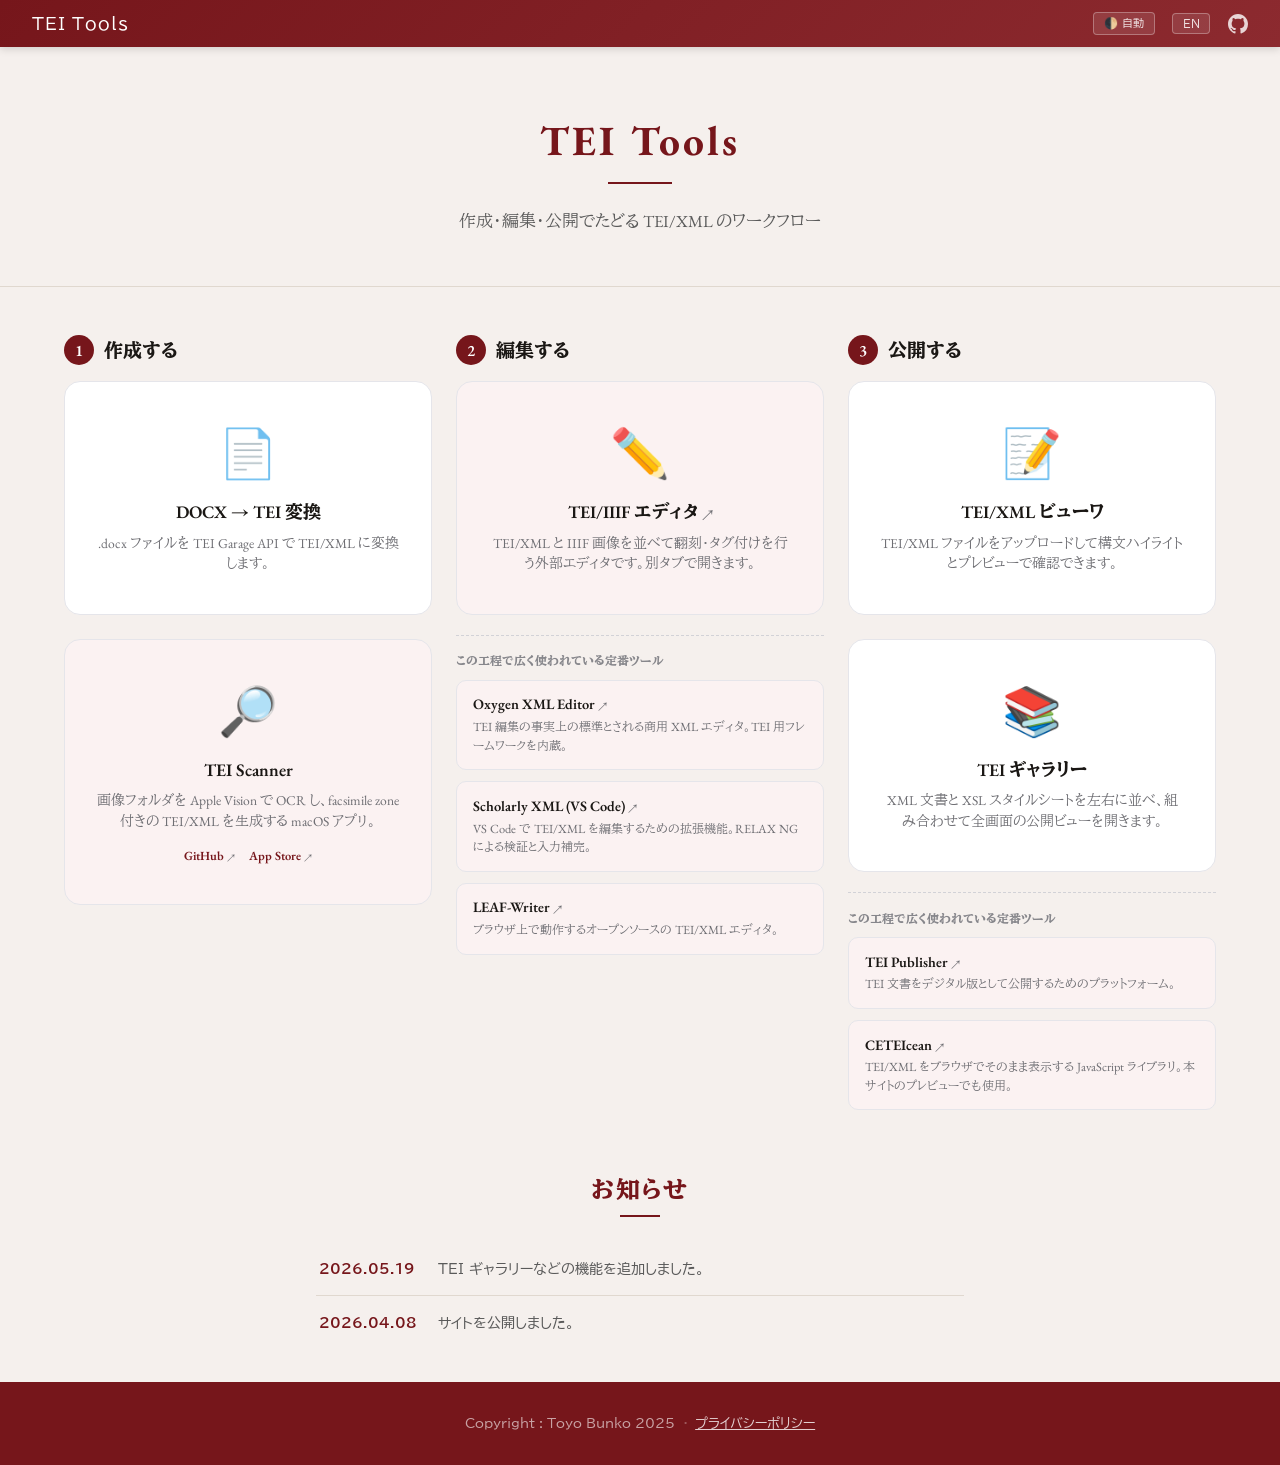
==== commit 89087e12: "feat(analytics): include analytics + privacy in shared chrome and landing Follow-up to the previous " ====
--- a/docs/index.html
+++ b/docs/index.html
@@ -3,6 +3,7 @@
 <head>
 <meta charset="UTF-8">
 <meta name="viewport" content="width=device-width, initial-scale=1.0">
+<script async src="js/shared/analytics.js"></script>
 <title>TEI Tools — TEI/XML のための変換・可視化ツール</title>
 <meta name="description" content="DOCX から TEI/XML への変換や、TEI/XML ファイルの可視化を行うブラウザツール。TEI Garage API を利用した変換と CETEIcean によるプレビューに対応。">
 <meta name="keywords" content="TEI, XML, DOCX, TEI Garage, CETEIcean, 変換, ビューワ, デジタルヒューマニティーズ">
@@ -38,7 +39,6 @@
   <div class="hero-inner">
     <h1 class="hero-title">TEI Tools</h1>
     <p class="hero-desc" data-i18n="landingSubtitle">作成・編集・公開でたどる TEI/XML のワークフロー</p>
-    <p class="hero-credit" data-i18n="landingCredit">2026年2月28日開催の東洋文庫研究データベース会議での議論などを受けて作成したツールです。</p>
   </div>
 </section>
 
--- a/docs/style.css
+++ b/docs/style.css
@@ -116,10 +116,11 @@
 /* ---- landing: hero band ---- */
 .hero {
   width: 100%;
-  background: linear-gradient(160deg, var(--primary-dark) 0%, var(--primary) 45%, #3d566e 100%);
-  color: #fff;
+  background: var(--bg);
+  color: var(--text);
   text-align: center;
-  padding: 4.5rem 2rem 4rem;
+  padding: 4rem 2rem 3rem;
+  border-bottom: 1px solid var(--border);
 }
 .hero-inner { max-width: 720px; margin: 0 auto; }
 .hero-title {
@@ -127,22 +128,27 @@
   font-weight: 700;
   letter-spacing: .08em;
   line-height: 1.4;
-  margin-bottom: 1.1rem;
+  margin-bottom: 1.4rem;
+  padding-bottom: .9rem;
+  color: var(--primary);
+  position: relative;
+}
+.hero-title::after {
+  content: "";
+  position: absolute;
+  left: 50%;
+  bottom: 0;
+  transform: translateX(-50%);
+  width: 64px;
+  height: 2px;
+  background: var(--accent);
 }
 .hero-desc {
   font-size: 1.05rem;
   line-height: 1.9;
-  color: rgba(255,255,255,.82);
+  color: var(--text-light);
   max-width: 540px;
   margin: 0 auto;
-}
-.hero-credit {
-  font-family: var(--font-sans);
-  font-size: .78rem;
-  line-height: 1.7;
-  color: rgba(255,255,255,.55);
-  max-width: 540px;
-  margin: 1.5rem auto 0;
 }
 
 /* ---- landing: news / お知らせ ---- */
@@ -217,7 +223,7 @@
 /* ---- landing process flow ---- */
 /* Desktop: the 3 steps sit side by side. Stacks to one column below 820px
    (see media query) so phones / small tablets read it top-to-bottom. */
-.main-content:has(.process-flow) { max-width: 1040px; }
+.main-content:has(.process-flow) { max-width: 1200px; }
 .process-flow {
   display: grid;
   grid-template-columns: repeat(3, 1fr);
@@ -251,7 +257,7 @@
 /* ---- landing page cards ---- */
 .landing-cards {
   display: grid;
-  grid-template-columns: repeat(auto-fit, minmax(260px, 1fr));
+  grid-template-columns: repeat(auto-fit, minmax(320px, 1fr));
   gap: 1.5rem;
 }
 .landing-card {
@@ -342,7 +348,7 @@
   cursor: pointer;
   transition: border-color .2s, background .2s;
 }
-.dropzone.dragover { border-color: var(--accent); background: #f0f4ff; }
+.dropzone.dragover { border-color: var(--accent); background: var(--accent-wash); }
 .dropzone.has-file { border-color: #34c759; background: #f0faf3; }
 .dropzone-icon { font-size: 2.5rem; margin-bottom: .8rem; }
 .dropzone-text { font-size: .95rem; color: #6e6e73; line-height: 1.6; }
@@ -1016,6 +1022,41 @@
   overflow-wrap: anywhere;
 }
 .pub-license-label { font-weight: 600; color: #6e6e73; }
+
+/* Recommended XML × XSL pairing — shown on an XML card when
+   catalog.recommendedXsl is set: an "open full-screen" link aligned to
+   the card's bottom-right. */
+.pub-recommend-row {
+  display: flex;
+  justify-content: flex-end;
+  margin-top: .6rem;
+}
+a.pub-recommend {
+  display: inline-flex;
+  align-items: center;
+  gap: .35rem;
+  min-width: 0;
+  max-width: 100%;
+  font-size: .74rem;
+  font-weight: 500;
+  color: var(--accent);
+  background: rgba(118,22,27,.06);
+  border: 1px solid rgba(118,22,27,.18);
+  padding: .3rem .6rem;
+  border-radius: 999px;
+  line-height: 1.3;
+  text-decoration: none;
+}
+a.pub-recommend:hover { background: rgba(118,22,27,.11); }
+.pub-recommend-label { flex: none; font-weight: 600; }
+.pub-recommend-label::after { content: ':'; }
+.pub-recommend-name {
+  overflow: hidden;
+  text-overflow: ellipsis;
+  white-space: nowrap;
+  color: #4a4a52;
+}
+
 .pub-add {
   margin-top: .9rem;
   padding-top: .8rem;
@@ -1148,6 +1189,8 @@
   margin-top: auto;
 }
 .site-footer a { color: rgba(255,255,255,.8); }
+.site-footer .site-footer-sep { margin: 0 .6em; opacity: .5; }
+.priv-updated { margin-top: 2.5rem; font-size: .85rem; color: var(--muted, #6e6e73); }
 
 /* ---- responsive ---- */
 /* Stack the 3-step landing flow before it gets cramped (covers phones + small tablets). */
@@ -1323,7 +1366,7 @@
 .dark .note-box a { color: #e8d89c; }
 .dark .landing-card { background: #2c2c2e; border-color: #3a3a3c; color: #f5f5f7; }
 .dark a.landing-card:hover { box-shadow: 0 8px 24px rgba(0,0,0,.3); border-color: var(--accent); }
-.dark .landing-card-ext { background: #232d3e; }
+.dark .landing-card-ext { background: #26231f; }
 .dark a.landing-card-ext:hover { background: #2c2c2e; }
 .dark .meta-section > h2,
 .dark .meta-notes h2 { color: #f5f5f7; }
@@ -1336,12 +1379,12 @@
 .dark .landing-card p { color: #aeaeb2; }
 .dark .ext-mark { color: #aeaeb2; }
 .dark .step-tools { border-top-color: #3a3a3c; }
-.dark .tool-card { background: #232d3e; border-color: #3a3a3c; color: #f5f5f7; }
+.dark .tool-card { background: #26231f; border-color: #3a3a3c; color: #f5f5f7; }
 .dark a.tool-card:hover { background: #2c2c2e; border-color: var(--accent); box-shadow: 0 4px 16px rgba(0,0,0,.3); }
 .dark .tool-card p { color: #aeaeb2; }
 .dark .tool-links a { color: var(--accent); }
 .dark .dropzone { background: #2c2c2e; border-color: #48484a; }
-.dark .dropzone.dragover { border-color: var(--accent); background: #1a2a3a; }
+.dark .dropzone.dragover { border-color: var(--accent); background: #2d090b; }
 .dark .dropzone.has-file { border-color: #30d158; background: #1a2e1a; }
 .dark .dropzone-text { color: #aeaeb2; }
 .dark .dropzone-text strong { color: #f5f5f7; }
@@ -1370,7 +1413,7 @@
 .dark .xsl-card:hover { border-color: var(--accent); }
 .dark .xsl-card.selected { border-color: var(--accent); box-shadow: 0 0 0 2px rgba(100,210,255,.3); }
 .dark .xsl-card-head h3 { color: #f5f5f7; }
-.dark .xsl-badge { background: #1a2a3a; color: var(--accent); }
+.dark .xsl-badge { background: #2d090b; color: var(--accent); }
 .dark .xsl-card-desc { color: #aeaeb2; }
 .dark .xsl-path { color: #636366; }
 .dark .input-hint { color: #8e8e93; }
@@ -1389,6 +1432,9 @@
 .dark .pub-lang { background: #3a3a3c; color: #aeaeb2; }
 .dark .pub-license { color: #7a7a7f; }
 .dark .pub-license-label { color: #aeaeb2; }
+.dark a.pub-recommend { background: rgba(219,149,152,.10); border-color: rgba(219,149,152,.25); }
+.dark a.pub-recommend:hover { background: rgba(219,149,152,.16); }
+.dark .pub-recommend-name { color: #c7ccd6; }
 .dark .pub-add { border-top-color: #3a3a3c; }
 .dark .pub-add > summary { color: var(--accent); }
 .dark .pub-add-row input { background: #1c1c1e; border-color: #48484a; color: #f5f5f7; }
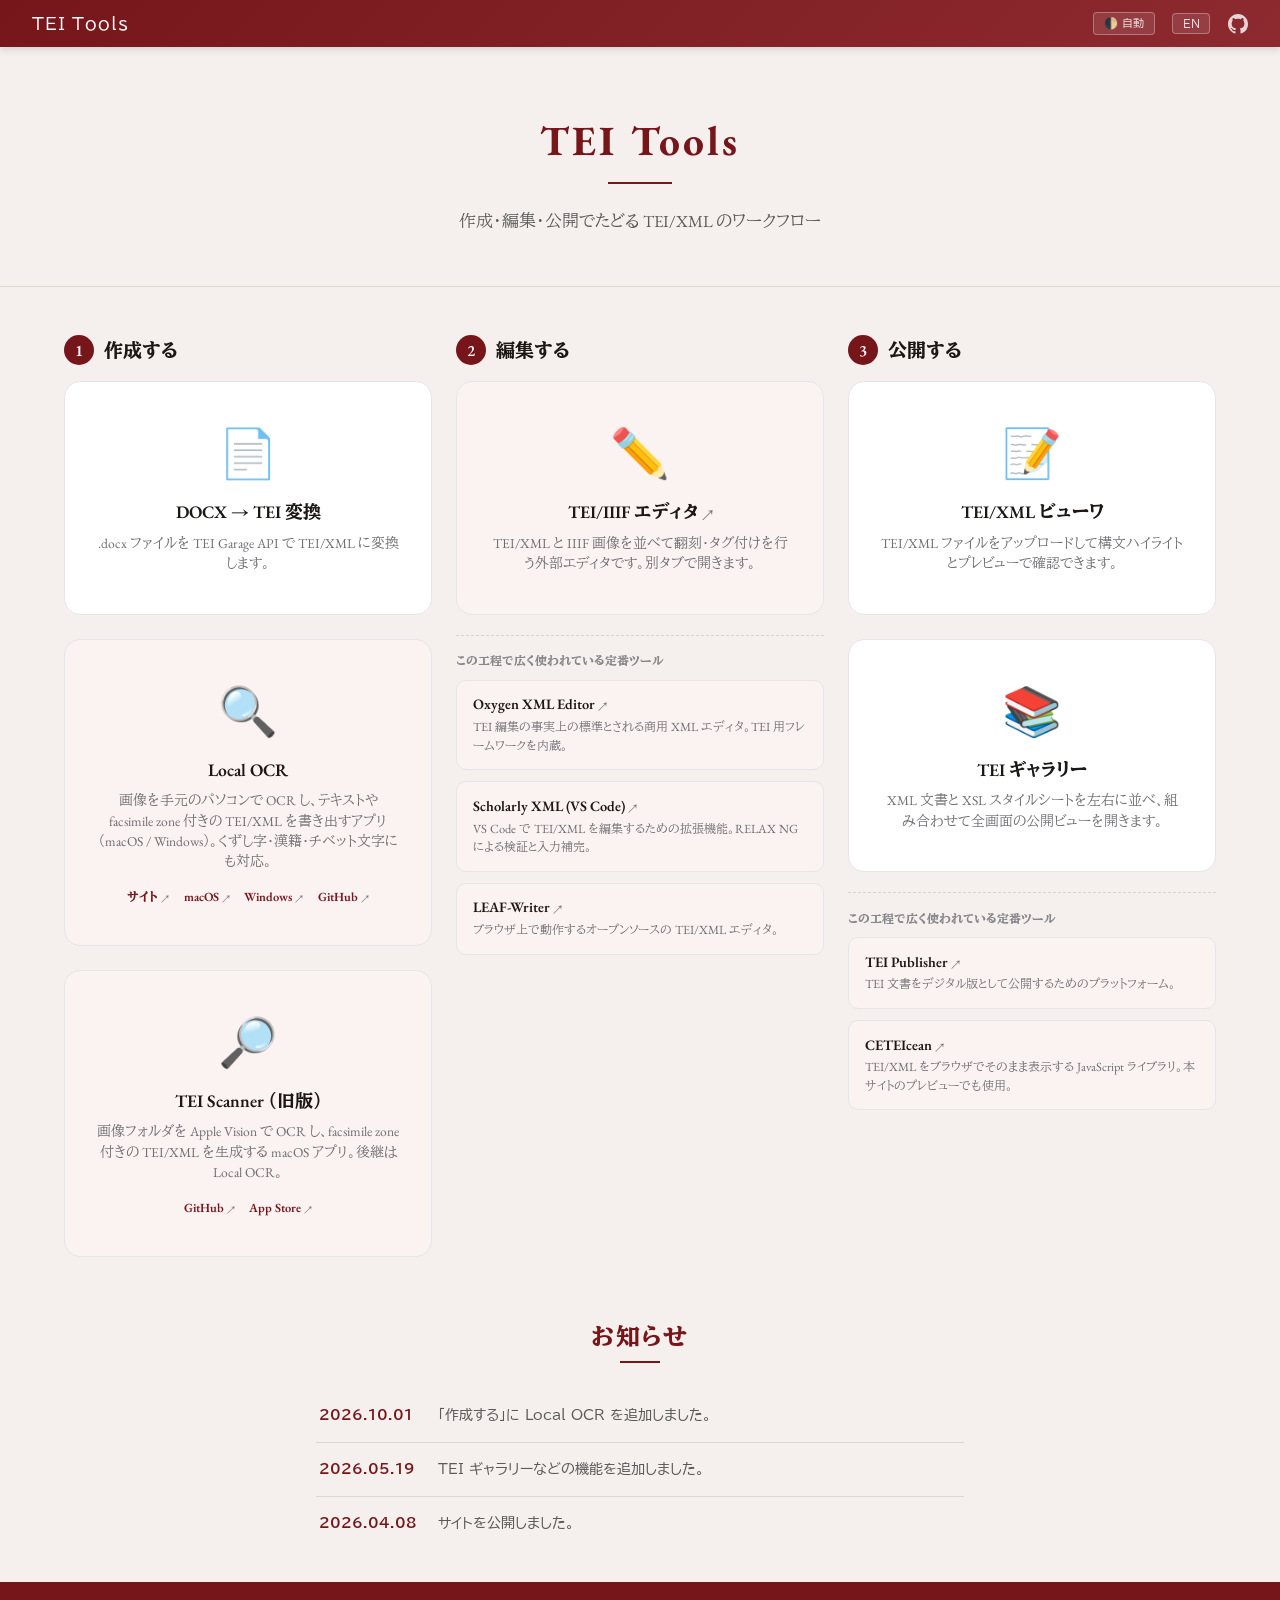
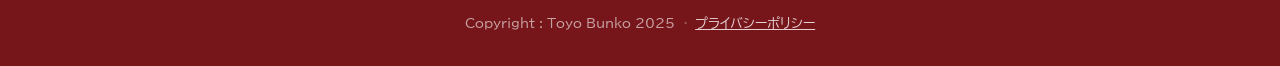
==== commit 0e43e071: "feat(landing): 「作成する」に Local OCR を追加し、TEI Scanner を旧版と表示 Local OCR は TEI Scanner の後継 (macOS / Window" ====
--- a/docs/index.html
+++ b/docs/index.html
@@ -58,9 +58,21 @@
         </a>
 
         <div class="landing-card landing-card-static landing-card-ext">
+          <div class="landing-card-icon">🔍</div>
+          <h3>Local OCR</h3>
+          <p data-i18n="toolLocalOcrDesc">画像を手元のパソコンで OCR し、テキストや facsimile zone 付きの TEI/XML を書き出すアプリ（macOS / Windows）。くずし字・漢籍・チベット文字にも対応。</p>
+          <div class="tool-links">
+            <a href="https://lo.ldas.jp" target="_blank" rel="noopener"><span data-i18n="linkSite">サイト</span> <span class="ext-mark" aria-hidden="true">↗</span></a>
+            <a href="https://github.com/nakamura196/local-ocr/releases/latest" target="_blank" rel="noopener">macOS <span class="ext-mark" aria-hidden="true">↗</span></a>
+            <a href="https://apps.microsoft.com/detail/9N07ZD1ZPKBZ" target="_blank" rel="noopener">Windows <span class="ext-mark" aria-hidden="true">↗</span></a>
+            <a href="https://github.com/nakamura196/local-ocr" target="_blank" rel="noopener">GitHub <span class="ext-mark" aria-hidden="true">↗</span></a>
+          </div>
+        </div>
+
+        <div class="landing-card landing-card-static landing-card-ext">
           <div class="landing-card-icon">🔎</div>
-          <h3>TEI Scanner</h3>
-          <p data-i18n="toolScannerDesc">画像フォルダを Apple Vision で OCR し、facsimile zone 付きの TEI/XML を生成する macOS アプリ。</p>
+          <h3>TEI Scanner <span data-i18n="labelLegacy">（旧版）</span></h3>
+          <p data-i18n="toolScannerDesc">画像フォルダを Apple Vision で OCR し、facsimile zone 付きの TEI/XML を生成する macOS アプリ。後継は Local OCR。</p>
           <div class="tool-links">
             <a href="https://github.com/nakamura196/tei-scanner" target="_blank" rel="noopener">GitHub <span class="ext-mark" aria-hidden="true">↗</span></a>
             <a href="https://apps.apple.com/app/tei-scanner/id6767927793" target="_blank" rel="noopener">App Store <span class="ext-mark" aria-hidden="true">↗</span></a>
@@ -147,6 +159,10 @@
     <h2 class="news-title" data-i18n="newsTitle">お知らせ</h2>
     <ul class="news-list">
       <li class="news-item">
+        <time class="news-date" datetime="2026-10-01">2026.10.01</time>
+        <span class="news-text" data-i18n="news20261001">「作成する」に Local OCR を追加しました。</span>
+      </li>
+      <li class="news-item">
         <time class="news-date" datetime="2026-05-19">2026.05.19</time>
         <span class="news-text" data-i18n="news20260519">TEI ギャラリーなどの機能を追加しました。</span>
       </li>
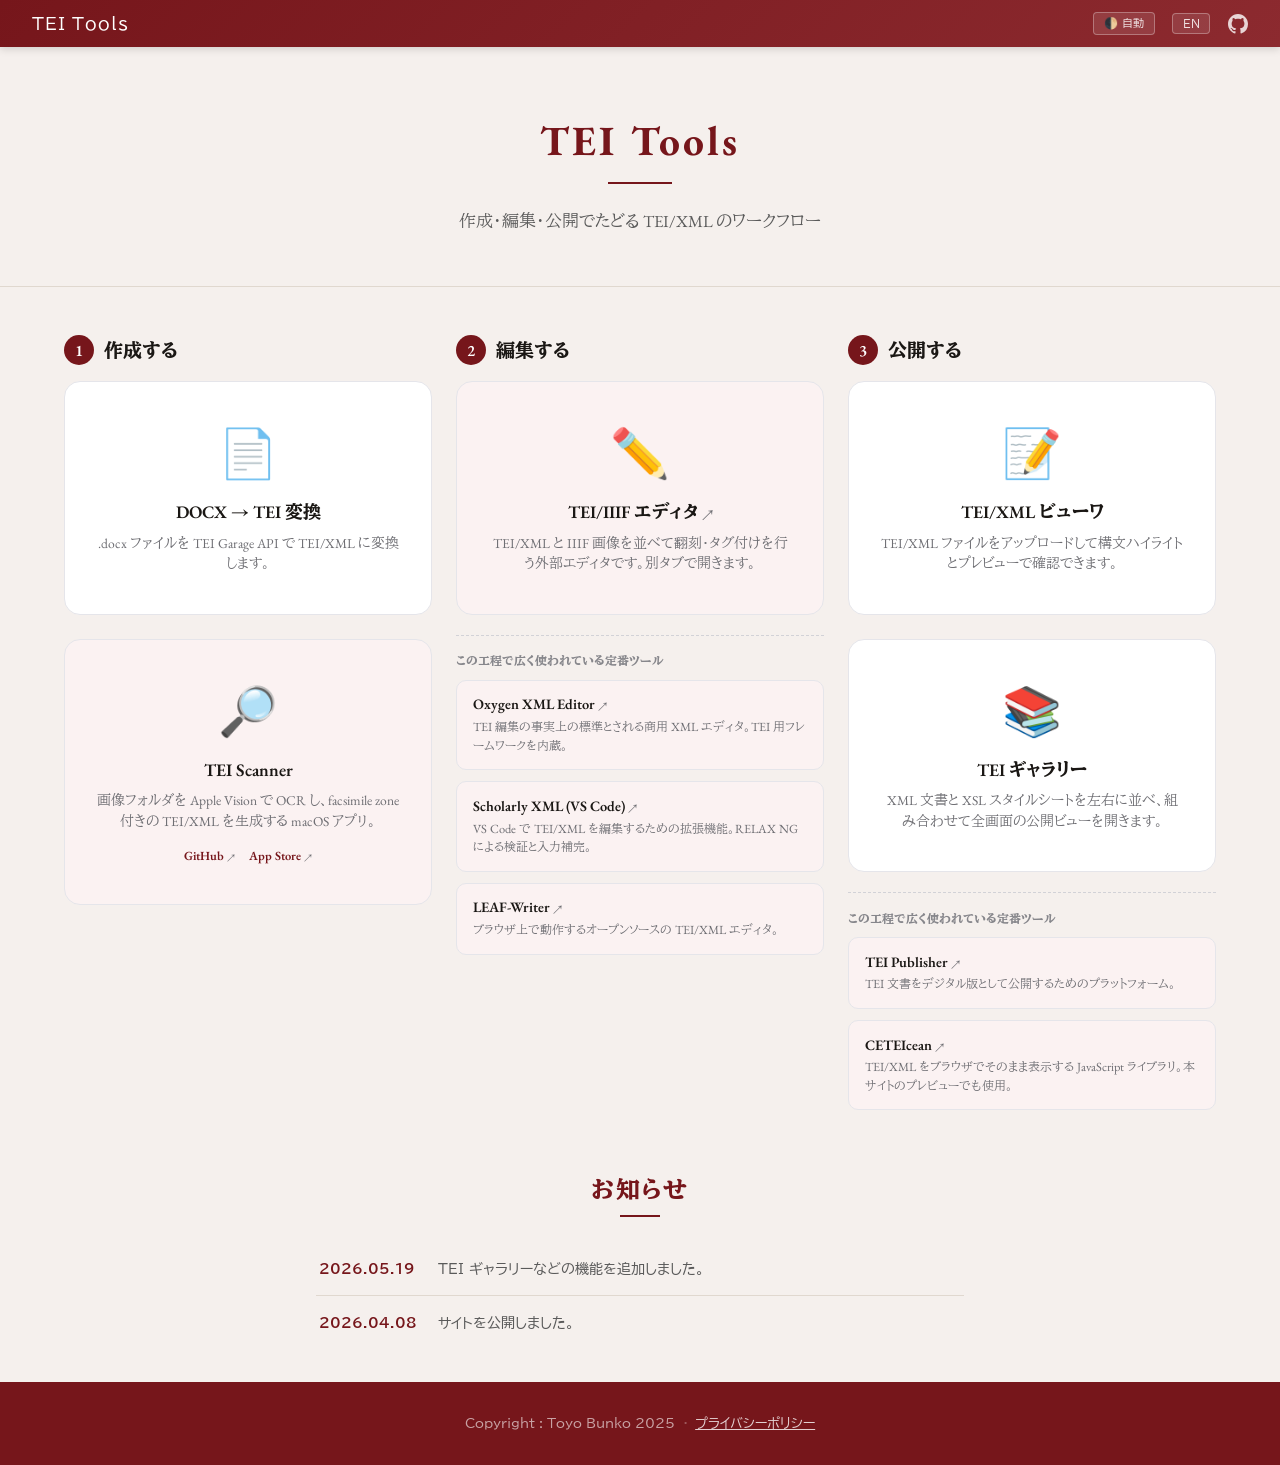
==== commit 734101f5: "feat(domain): 公開 URL を tei-tools.toyobunko-lab.jp に移す GitHub Pages の独自ドメインとして CNAME を置き、canonical / " ====
--- a/docs/index.html
+++ b/docs/index.html
@@ -7,21 +7,21 @@
 <title>TEI Tools — TEI/XML のための変換・可視化ツール</title>
 <meta name="description" content="DOCX から TEI/XML への変換や、TEI/XML ファイルの可視化を行うブラウザツール。TEI Garage API を利用した変換と CETEIcean によるプレビューに対応。">
 <meta name="keywords" content="TEI, XML, DOCX, TEI Garage, CETEIcean, 変換, ビューワ, デジタルヒューマニティーズ">
-<link rel="canonical" href="https://toyo-bunko.github.io/tei-tools/">
+<link rel="canonical" href="https://tei-tools.toyobunko-lab.jp/">
 <!-- OGP -->
 <meta property="og:title" content="TEI Tools — TEI/XML のための変換・可視化ツール">
 <meta property="og:description" content="DOCX から TEI/XML への変換や、TEI/XML ファイルの可視化を行うブラウザツール。">
 <meta property="og:type" content="website">
-<meta property="og:url" content="https://toyo-bunko.github.io/tei-tools/">
+<meta property="og:url" content="https://tei-tools.toyobunko-lab.jp/">
 <meta property="og:site_name" content="TEI Tools">
 <meta property="og:locale" content="ja_JP">
-<meta property="og:image" content="https://toyo-bunko.github.io/tei-tools/og-image.png">
+<meta property="og:image" content="https://tei-tools.toyobunko-lab.jp/og-image.png">
 <meta property="og:image:width" content="1200">
 <meta property="og:image:height" content="630">
 <meta property="og:image:alt" content="TEI Tools — TEI/XML のための変換・可視化ツール">
 <!-- Twitter Card -->
 <meta name="twitter:card" content="summary_large_image">
-<meta name="twitter:image" content="https://toyo-bunko.github.io/tei-tools/og-image.png">
+<meta name="twitter:image" content="https://tei-tools.toyobunko-lab.jp/og-image.png">
 <meta name="twitter:image:alt" content="TEI Tools — TEI/XML のための変換・可視化ツール">
 <meta name="twitter:title" content="TEI Tools — TEI/XML のための変換・可視化ツール">
 <meta name="twitter:description" content="DOCX から TEI/XML への変換や、TEI/XML ファイルの可視化を行うブラウザツール。">
@@ -58,21 +58,9 @@
         </a>
 
         <div class="landing-card landing-card-static landing-card-ext">
-          <div class="landing-card-icon">🔍</div>
-          <h3>Local OCR</h3>
-          <p data-i18n="toolLocalOcrDesc">画像を手元のパソコンで OCR し、テキストや facsimile zone 付きの TEI/XML を書き出すアプリ（macOS / Windows）。くずし字・漢籍・チベット文字にも対応。</p>
-          <div class="tool-links">
-            <a href="https://lo.ldas.jp" target="_blank" rel="noopener"><span data-i18n="linkSite">サイト</span> <span class="ext-mark" aria-hidden="true">↗</span></a>
-            <a href="https://github.com/nakamura196/local-ocr/releases/latest" target="_blank" rel="noopener">macOS <span class="ext-mark" aria-hidden="true">↗</span></a>
-            <a href="https://apps.microsoft.com/detail/9N07ZD1ZPKBZ" target="_blank" rel="noopener">Windows <span class="ext-mark" aria-hidden="true">↗</span></a>
-            <a href="https://github.com/nakamura196/local-ocr" target="_blank" rel="noopener">GitHub <span class="ext-mark" aria-hidden="true">↗</span></a>
-          </div>
-        </div>
-
-        <div class="landing-card landing-card-static landing-card-ext">
           <div class="landing-card-icon">🔎</div>
-          <h3>TEI Scanner <span data-i18n="labelLegacy">（旧版）</span></h3>
-          <p data-i18n="toolScannerDesc">画像フォルダを Apple Vision で OCR し、facsimile zone 付きの TEI/XML を生成する macOS アプリ。後継は Local OCR。</p>
+          <h3>TEI Scanner</h3>
+          <p data-i18n="toolScannerDesc">画像フォルダを Apple Vision で OCR し、facsimile zone 付きの TEI/XML を生成する macOS アプリ。</p>
           <div class="tool-links">
             <a href="https://github.com/nakamura196/tei-scanner" target="_blank" rel="noopener">GitHub <span class="ext-mark" aria-hidden="true">↗</span></a>
             <a href="https://apps.apple.com/app/tei-scanner/id6767927793" target="_blank" rel="noopener">App Store <span class="ext-mark" aria-hidden="true">↗</span></a>
@@ -159,10 +147,6 @@
     <h2 class="news-title" data-i18n="newsTitle">お知らせ</h2>
     <ul class="news-list">
       <li class="news-item">
-        <time class="news-date" datetime="2026-10-01">2026.10.01</time>
-        <span class="news-text" data-i18n="news20261001">「作成する」に Local OCR を追加しました。</span>
-      </li>
-      <li class="news-item">
         <time class="news-date" datetime="2026-05-19">2026.05.19</time>
         <span class="news-text" data-i18n="news20260519">TEI ギャラリーなどの機能を追加しました。</span>
       </li>
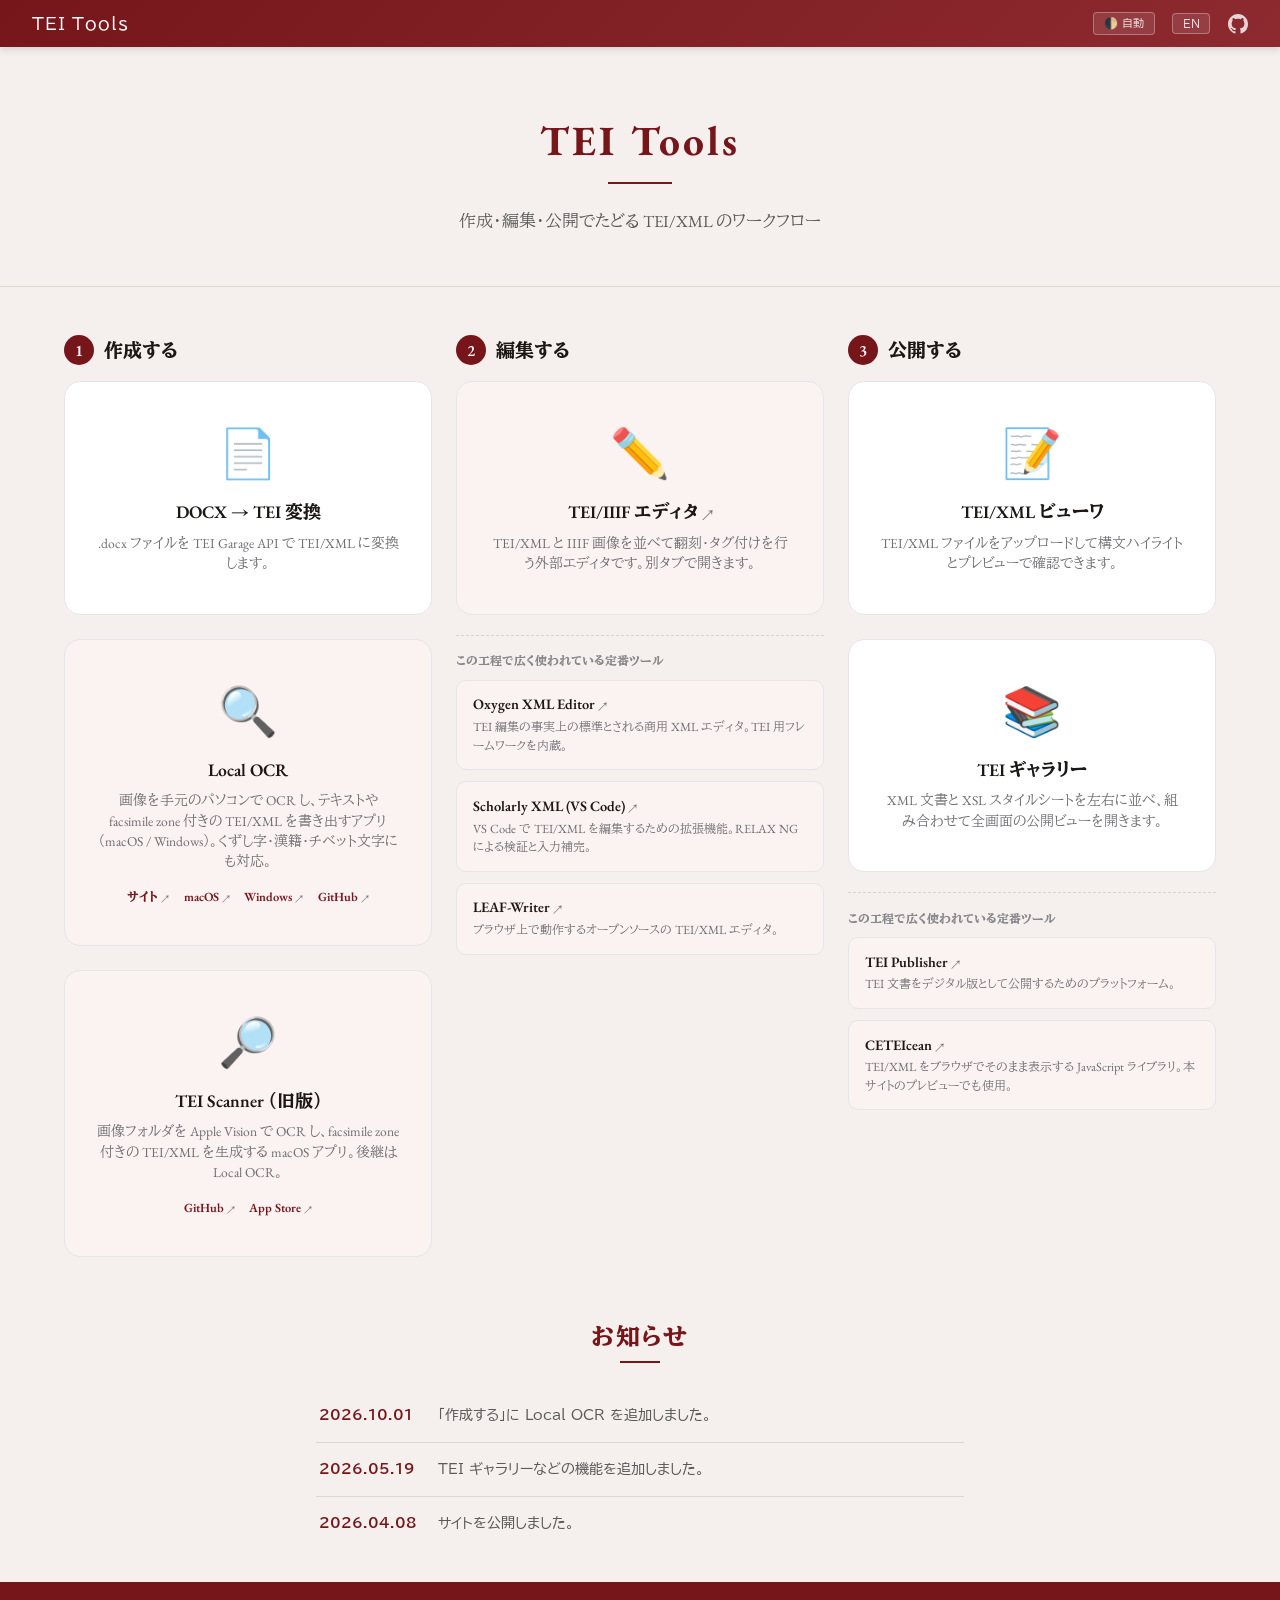
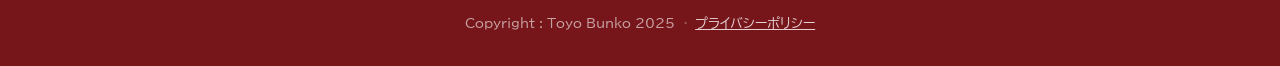
==== commit 0559b368: "Merge pull request #3 from toyo-bunko/custom-domain 公開 URL を tei-tools.toyobunko-lab.jp に移す" ====
--- a/docs/index.html
+++ b/docs/index.html
@@ -58,9 +58,21 @@
         </a>
 
         <div class="landing-card landing-card-static landing-card-ext">
+          <div class="landing-card-icon">🔍</div>
+          <h3>Local OCR</h3>
+          <p data-i18n="toolLocalOcrDesc">画像を手元のパソコンで OCR し、テキストや facsimile zone 付きの TEI/XML を書き出すアプリ（macOS / Windows）。くずし字・漢籍・チベット文字にも対応。</p>
+          <div class="tool-links">
+            <a href="https://lo.ldas.jp" target="_blank" rel="noopener"><span data-i18n="linkSite">サイト</span> <span class="ext-mark" aria-hidden="true">↗</span></a>
+            <a href="https://github.com/nakamura196/local-ocr/releases/latest" target="_blank" rel="noopener">macOS <span class="ext-mark" aria-hidden="true">↗</span></a>
+            <a href="https://apps.microsoft.com/detail/9N07ZD1ZPKBZ" target="_blank" rel="noopener">Windows <span class="ext-mark" aria-hidden="true">↗</span></a>
+            <a href="https://github.com/nakamura196/local-ocr" target="_blank" rel="noopener">GitHub <span class="ext-mark" aria-hidden="true">↗</span></a>
+          </div>
+        </div>
+
+        <div class="landing-card landing-card-static landing-card-ext">
           <div class="landing-card-icon">🔎</div>
-          <h3>TEI Scanner</h3>
-          <p data-i18n="toolScannerDesc">画像フォルダを Apple Vision で OCR し、facsimile zone 付きの TEI/XML を生成する macOS アプリ。</p>
+          <h3>TEI Scanner <span data-i18n="labelLegacy">（旧版）</span></h3>
+          <p data-i18n="toolScannerDesc">画像フォルダを Apple Vision で OCR し、facsimile zone 付きの TEI/XML を生成する macOS アプリ。後継は Local OCR。</p>
           <div class="tool-links">
             <a href="https://github.com/nakamura196/tei-scanner" target="_blank" rel="noopener">GitHub <span class="ext-mark" aria-hidden="true">↗</span></a>
             <a href="https://apps.apple.com/app/tei-scanner/id6767927793" target="_blank" rel="noopener">App Store <span class="ext-mark" aria-hidden="true">↗</span></a>
@@ -147,6 +159,10 @@
     <h2 class="news-title" data-i18n="newsTitle">お知らせ</h2>
     <ul class="news-list">
       <li class="news-item">
+        <time class="news-date" datetime="2026-10-01">2026.10.01</time>
+        <span class="news-text" data-i18n="news20261001">「作成する」に Local OCR を追加しました。</span>
+      </li>
+      <li class="news-item">
         <time class="news-date" datetime="2026-05-19">2026.05.19</time>
         <span class="news-text" data-i18n="news20260519">TEI ギャラリーなどの機能を追加しました。</span>
       </li>
